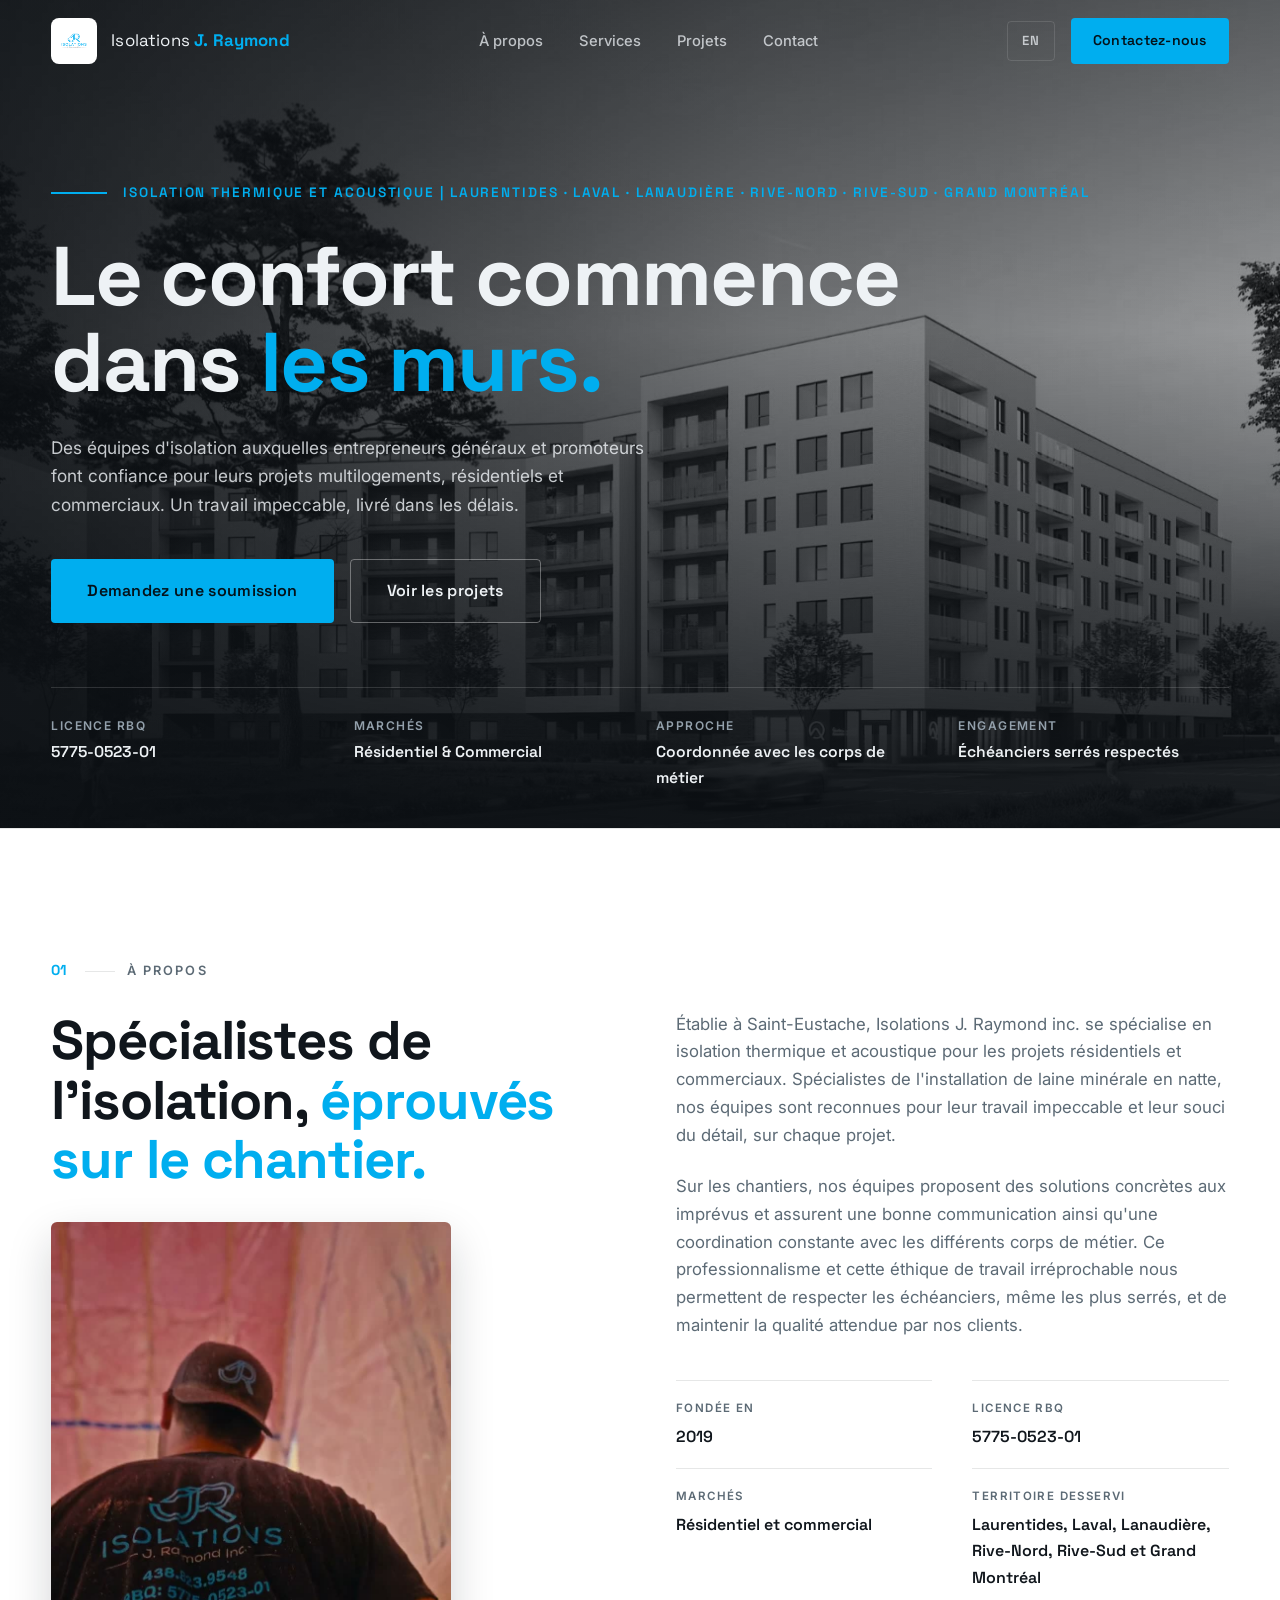
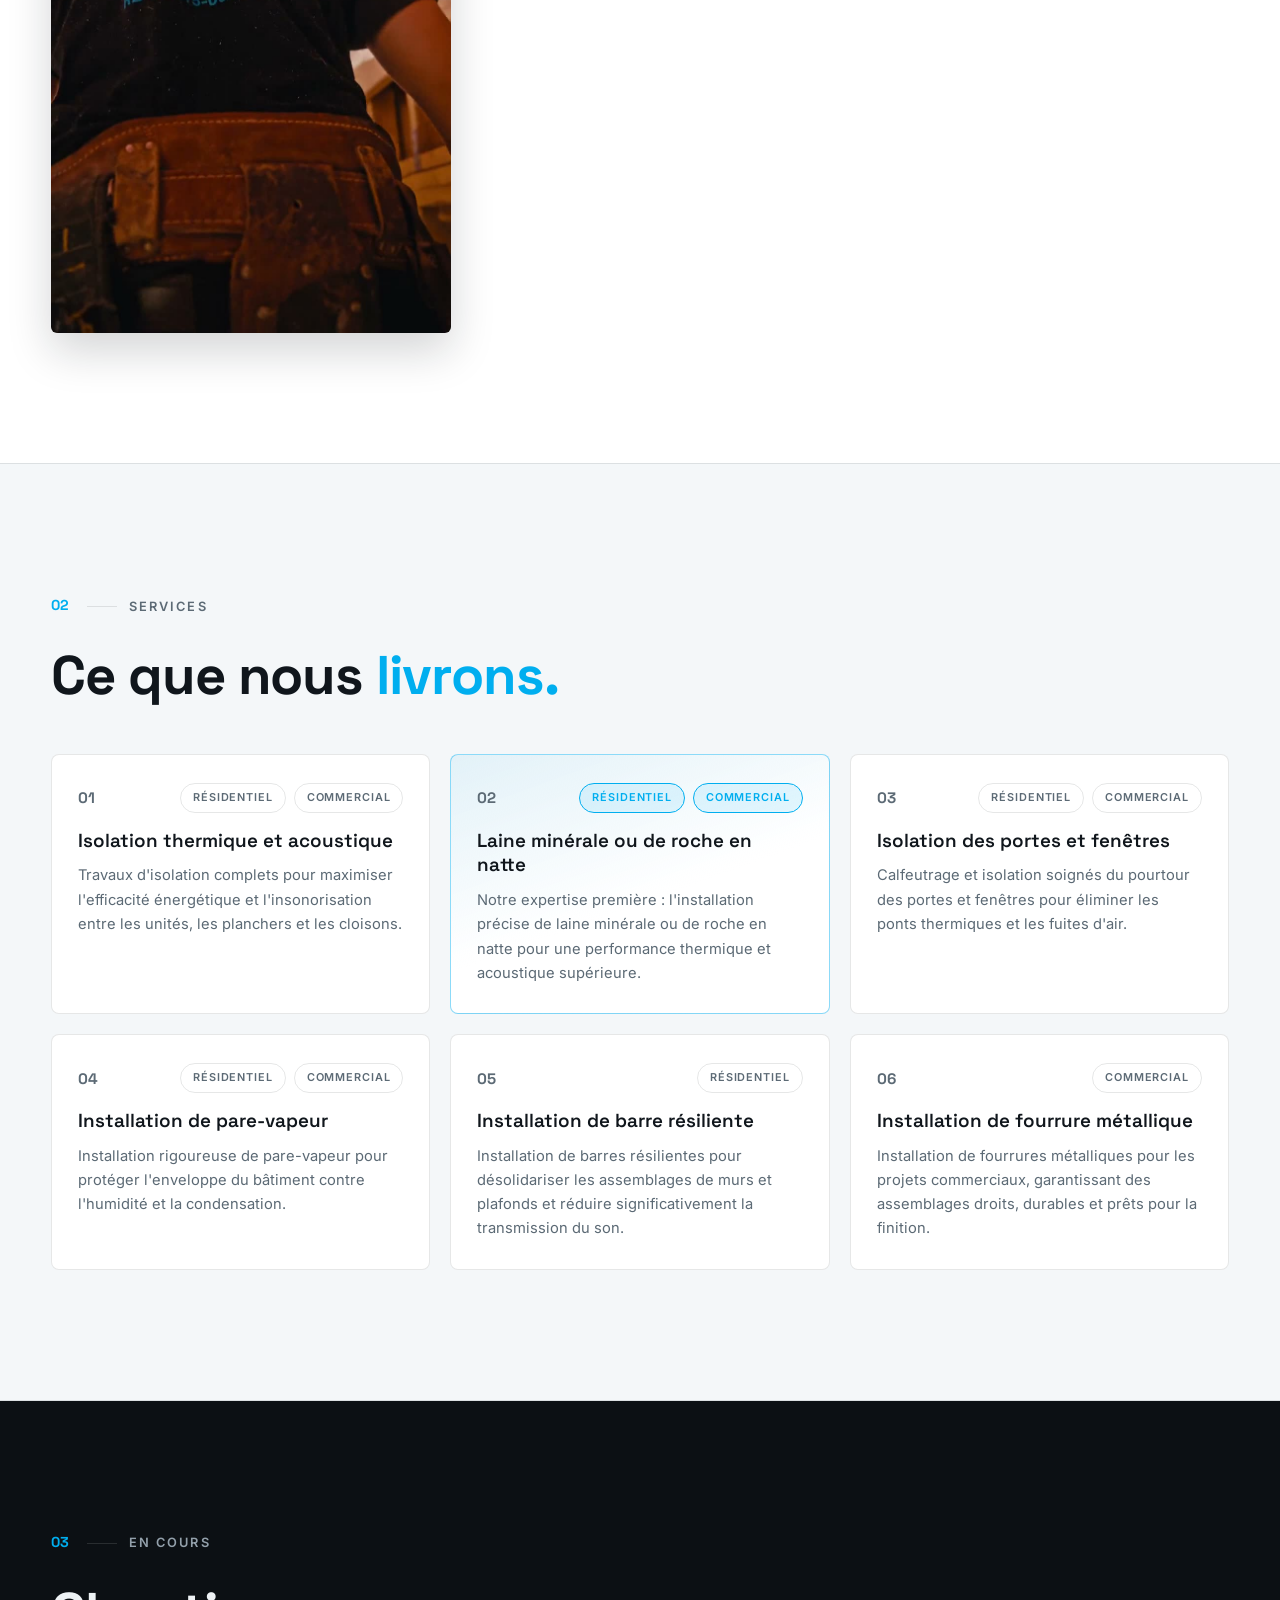
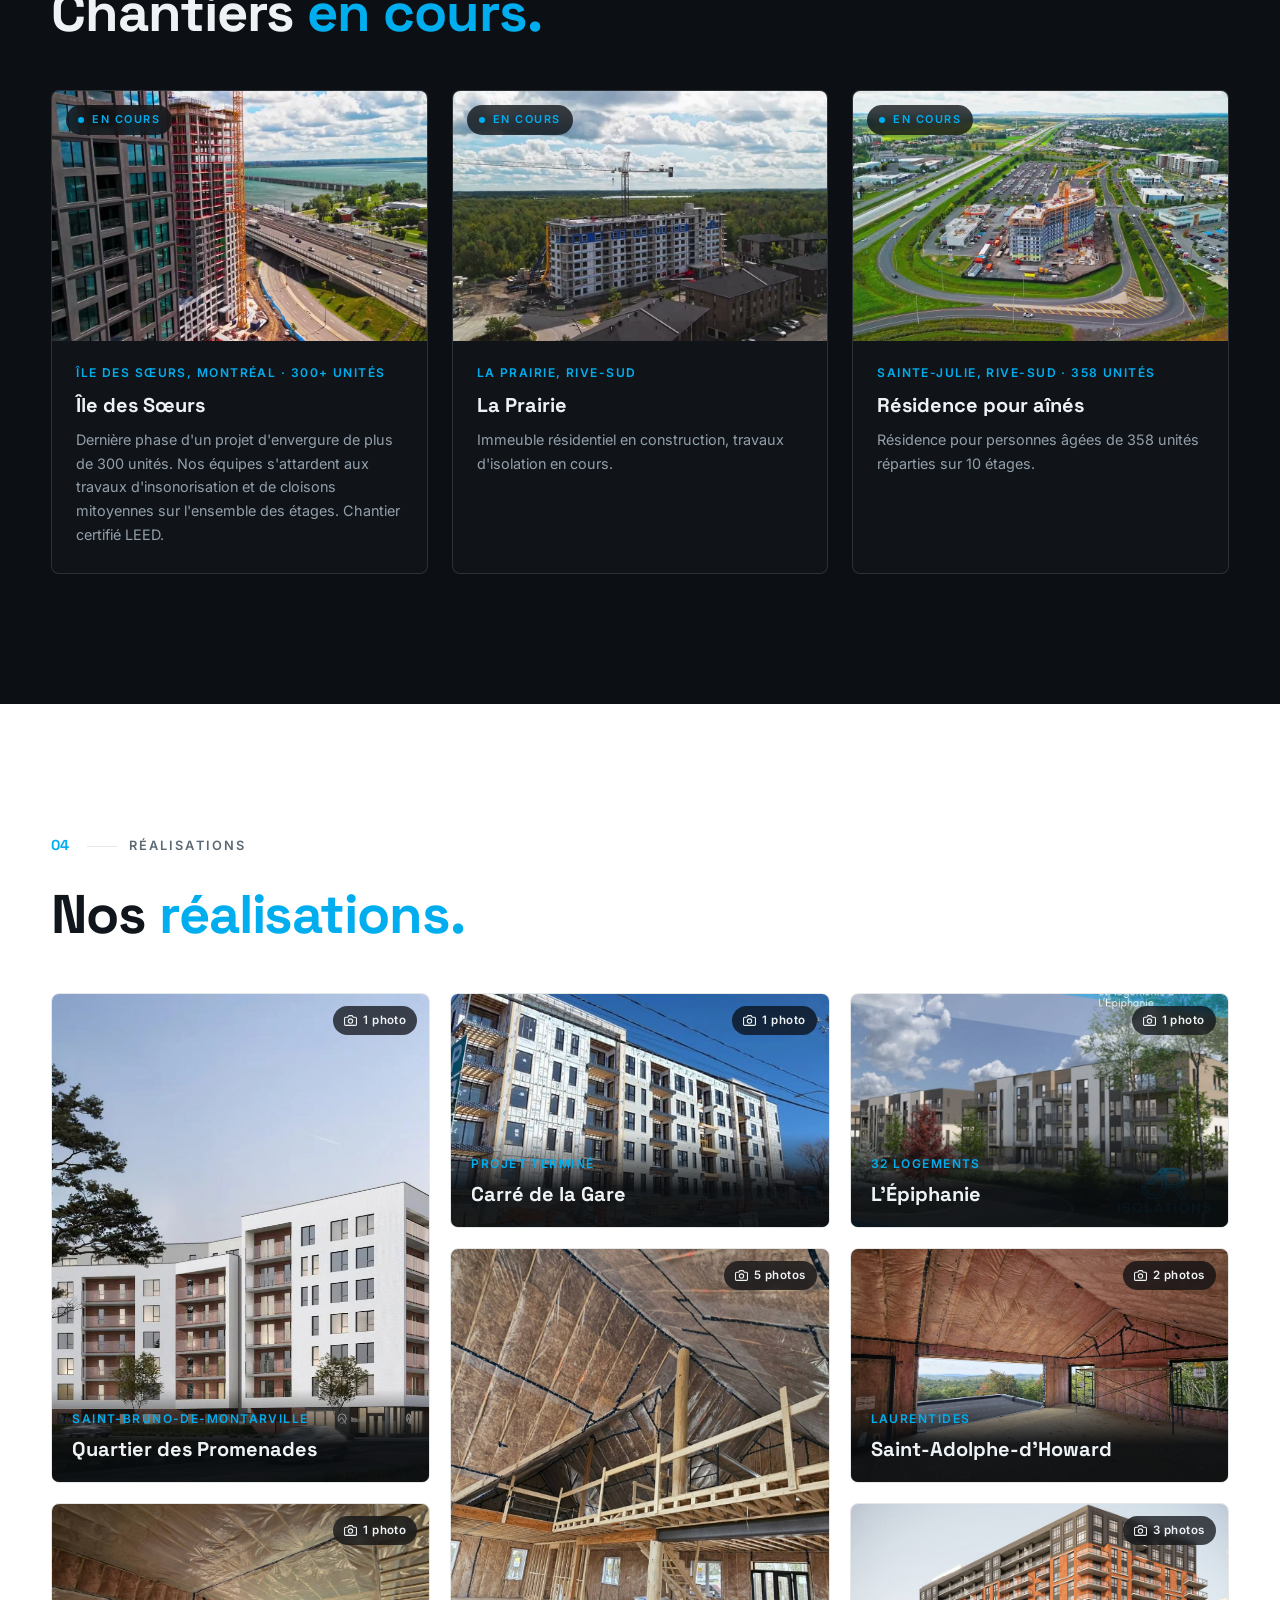
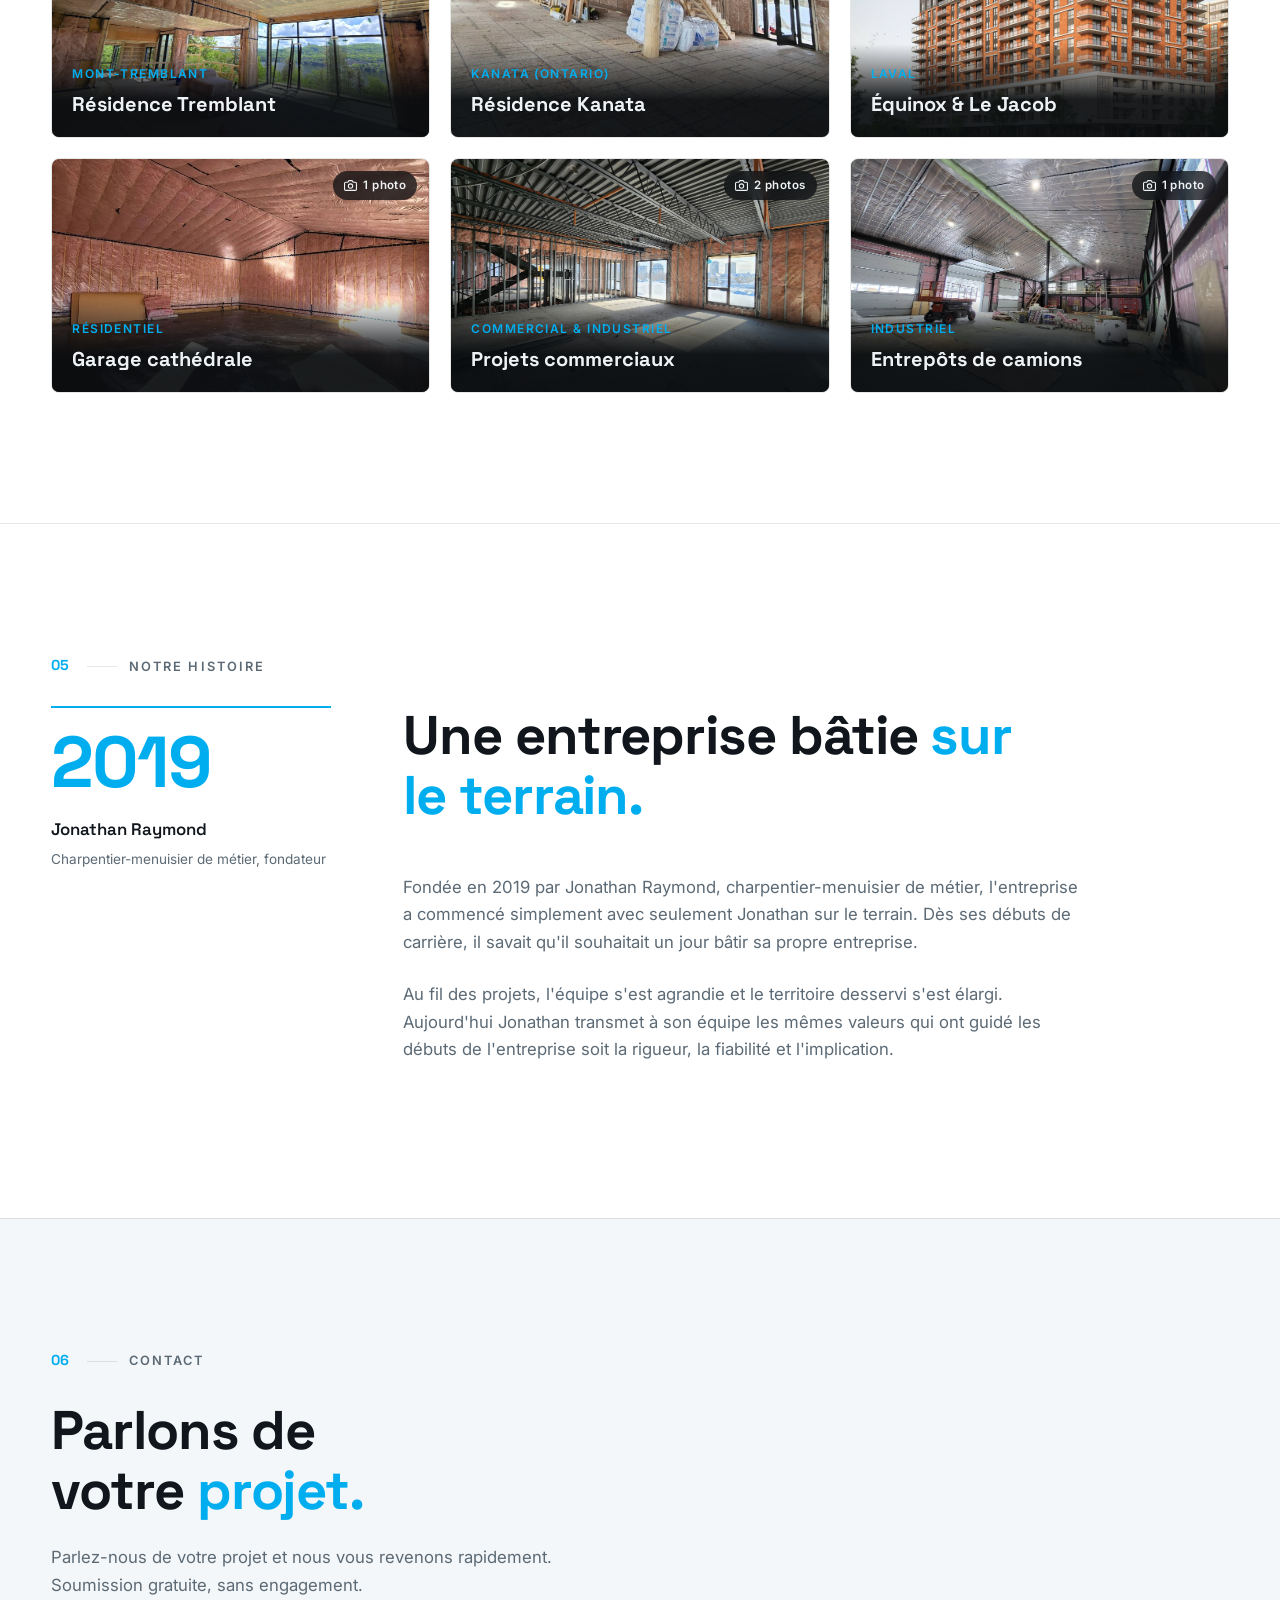
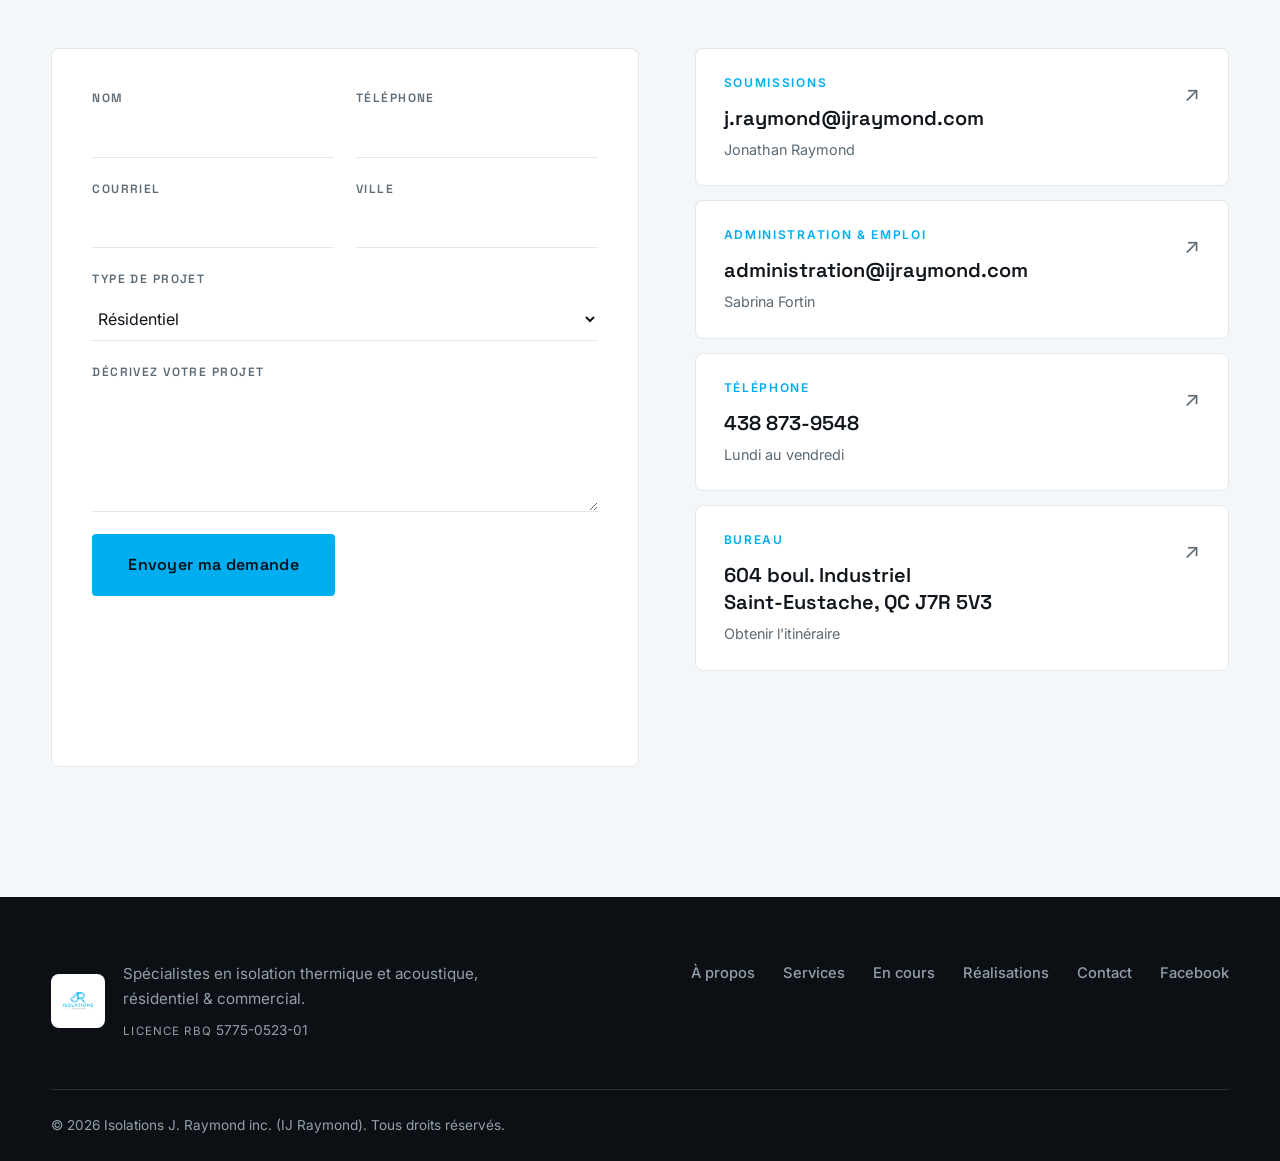
==== index.html @ deef15d2 "Widget Turnstile sous le bouton d'envoi Il coupait le regard entre le dernier champ et l'appel a l'a" ====
<!DOCTYPE html>
<html lang="fr-CA">
<head>
    <meta charset="UTF-8">
    <meta name="viewport" content="width=device-width, initial-scale=1.0">
    <title>Isolations J. Raymond | Isolation thermique et acoustique – Résidentiel et Commercial</title>
    <meta name="description" content="Isolations J. Raymond inc. (IJ Raymond) – Isolation thermique et acoustique, résidentiel et commercial. Établie à Saint-Eustache, nous desservons les Laurentides, Laval, Lanaudière, la Rive-Nord, la Rive-Sud et le Grand Montréal. Licence RBQ 5775-0523-01.">
    <meta name="keywords" content="isolation thermique, isolation acoustique, laine minérale, pare-vapeur, barre résiliente, fourrure métallique, Saint-Eustache, Laurentides, Laval, Lanaudière, Rive-Nord, Rive-Sud, Grand Montréal, isolation résidentielle, isolation commerciale, Isolations J. Raymond, IJ Raymond, ijraymond">
    <meta name="author" content="Isolations J. Raymond inc.">
    <meta name="robots" content="index, follow">
    <link rel="canonical" href="https://isolationsjraymond.ca/">
    <link rel="icon" type="image/png" href="favicon.png">
    <link rel="preload" as="image" href="projetSaint-bruno.jpg" fetchpriority="high">
    <!-- Open Graph -->
    <meta property="og:title" content="Isolations J. Raymond | Isolation thermique et acoustique – Résidentiel et Commercial">
    <meta property="og:description" content="Isolation thermique et acoustique pour projets résidentiels et commerciaux. Laurentides, Laval, Lanaudière, Rive-Nord, Rive-Sud et Grand Montréal.">
    <meta property="og:type" content="website">
    <meta property="og:url" content="https://isolationsjraymond.ca/">
    <meta property="og:image" content="https://isolationsjraymond.ca/projetSaint-bruno.jpg">
    <meta property="og:locale" content="fr_CA">
    <meta property="og:site_name" content="Isolations J. Raymond inc.">
    <!-- Twitter Card -->
    <meta name="twitter:card" content="summary_large_image">
    <meta name="twitter:title" content="Isolations J. Raymond | Isolation thermique et acoustique">
    <meta name="twitter:description" content="Isolation thermique et acoustique pour projets résidentiels et commerciaux. Spécialistes de la laine minérale en natte.">
    <meta name="twitter:image" content="https://isolationsjraymond.ca/projetSaint-bruno.jpg">
    <!-- Structured Data -->
    <script type="application/ld+json">
    {
      "@context": "https://schema.org",
      "@type": "HomeAndConstructionBusiness",
      "name": "Isolations J. Raymond inc.",
      "alternateName": ["IJ Raymond", "Isolations J. Raymond", "Isolation J. Raymond"],
      "url": "https://isolationsjraymond.ca",
      "logo": "https://isolationsjraymond.ca/logo.png",
      "image": "https://isolationsjraymond.ca/projetSaint-bruno.jpg",
      "description": "Entreprise spécialisée en isolation thermique et acoustique pour projets résidentiels et commerciaux. Laine minérale en natte, pare-vapeur, barre résiliente et fourrure métallique.",
      "foundingDate": "2019",
      "founder": {
        "@type": "Person",
        "name": "Jonathan Raymond",
        "jobTitle": "Propriétaire"
      },
      "identifier": {
        "@type": "PropertyValue",
        "name": "Licence RBQ",
        "value": "5775-0523-01"
      },
      "address": {
        "@type": "PostalAddress",
        "streetAddress": "604 boul. Industriel",
        "addressLocality": "Saint-Eustache",
        "addressRegion": "QC",
        "postalCode": "J7R 5V3",
        "addressCountry": "CA"
      },
      "telephone": "+1-438-873-9548",
      "email": "j.raymond@ijraymond.com",
      "areaServed": ["Laurentides", "Laval", "Lanaudière", "Rive-Nord", "Rive-Sud", "Grand Montréal"],
      "priceRange": "$$"
    }
    </script>
    <link rel="preconnect" href="https://fonts.googleapis.com">
    <link rel="preconnect" href="https://fonts.gstatic.com" crossorigin>
    <link href="https://fonts.googleapis.com/css2?family=Space+Grotesk:wght@500;600;700&family=Inter:wght@400;500;600&display=swap" rel="stylesheet">
    <link rel="stylesheet" href="styles.css">
    <script src="https://challenges.cloudflare.com/turnstile/v0/api.js?render=explicit&amp;onload=onTurnstileLoad" defer></script>
</head>
<body>
    <!-- Header -->
    <header class="header" id="header">
        <div class="container header-inner">
            <a href="#home" class="brand">
                <img src="logo.png" alt="Isolations J. Raymond – Isolation thermique et acoustique à Saint-Eustache" class="brand-logo">
                <span class="brand-name">Isolations <strong>J.&nbsp;Raymond</strong></span>
            </a>

            <nav class="nav" id="navDesktop">
                <a href="#about" class="nav-link" data-en="About" data-fr="À propos">À propos</a>
                <a href="#services" class="nav-link" data-en="Services" data-fr="Services">Services</a>
                <a href="#projects" class="nav-link" data-en="Projects" data-fr="Projets">Projets</a>
                <a href="#contact" class="nav-link" data-en="Contact" data-fr="Contact">Contact</a>
            </nav>

            <div class="header-actions">
                <button class="lang-toggle" id="langToggle" aria-label="Toggle language"><span id="langText">EN</span></button>
                <a href="#contact" class="btn btn-solid header-cta" data-en="Contact Us" data-fr="Contactez-nous">Contactez-nous</a>
                <button class="menu-toggle" id="menuToggle" aria-label="Menu">
                    <span></span><span></span>
                </button>
            </div>
        </div>
    </header>

    <!-- Mobile Menu -->
    <div class="mobile-menu" id="mobileMenu">
        <nav class="mobile-nav">
            <a href="#about" class="mobile-link" data-en="About" data-fr="À propos">À propos</a>
            <a href="#services" class="mobile-link" data-en="Services" data-fr="Services">Services</a>
            <a href="#projects" class="mobile-link" data-en="Projects" data-fr="Projets">Projets</a>
            <a href="#contact" class="mobile-link" data-en="Contact" data-fr="Contact">Contact</a>
            <a href="#contact" class="btn btn-solid mobile-cta" data-en="Contact Us" data-fr="Contactez-nous">Contactez-nous</a>
            <button class="lang-toggle mobile-lang" aria-label="Toggle language"><span class="mobile-lang-text">EN</span></button>
        </nav>
    </div>

    <!-- Hero -->
    <section class="hero" id="home">
        <div class="hero-media">
            <img src="projetSaint-bruno.jpg" alt="Projet d'isolation multi-résidentiel réalisé par Isolations J. Raymond" fetchpriority="high">
        </div>
        <div class="hero-scrim"></div>

        <div class="container hero-inner">
            <p class="hero-kicker reveal d1">
                <span class="kicker-line"></span>
                <span data-en="Thermal &amp; acoustic insulation | Laurentides · Laval · Lanaudière · North Shore · South Shore · Greater Montreal" data-fr="Isolation thermique et acoustique | Laurentides · Laval · Lanaudière · Rive-Nord · Rive-Sud · Grand Montréal">Isolation thermique et acoustique | Laurentides · Laval · Lanaudière · Rive-Nord · Rive-Sud · Grand Montréal</span>
            </p>
            <h1 class="hero-title reveal d2" data-en="Comfort starts<br>within <em>the walls.</em>" data-fr="Le confort commence<br>dans <em>les murs.</em>">Le confort commence<br>dans <em>les murs.</em></h1>
            <p class="hero-lede reveal d3" data-en="Insulation teams trusted by general contractors and developers for multi-unit, residential, and commercial projects. Impeccable work, delivered on schedule." data-fr="Des équipes d'isolation auxquelles entrepreneurs généraux et promoteurs font confiance pour leurs projets multilogements, résidentiels et commerciaux. Un travail impeccable, livré dans les délais.">Des équipes d'isolation auxquelles entrepreneurs généraux et promoteurs font confiance pour leurs projets multilogements, résidentiels et commerciaux. Un travail impeccable, livré dans les délais.</p>
            <div class="hero-actions reveal d4">
                <a href="#contact" class="btn btn-solid btn-lg" data-en="Request a Quote" data-fr="Demandez une soumission">Demandez une soumission</a>
                <a href="#projects" class="btn btn-ghost btn-lg" data-en="View Projects" data-fr="Voir les projets">Voir les projets</a>
            </div>
        </div>

        <div class="container hero-strip reveal">
            <div class="strip-item">
                <span class="strip-label" data-en="RBQ licence" data-fr="Licence RBQ">Licence RBQ</span>
                <span class="strip-value">5775-0523-01</span>
            </div>
            <div class="strip-item">
                <span class="strip-label" data-en="Markets" data-fr="Marchés">Marchés</span>
                <span class="strip-value" data-en="Residential &amp; Commercial" data-fr="Résidentiel &amp; Commercial">Résidentiel &amp; Commercial</span>
            </div>
            <div class="strip-item">
                <span class="strip-label" data-en="Approach" data-fr="Approche">Approche</span>
                <span class="strip-value" data-en="Coordinated with all trades" data-fr="Coordonnée avec les corps de métier">Coordonnée avec les corps de métier</span>
            </div>
            <div class="strip-item">
                <span class="strip-label" data-en="Commitment" data-fr="Engagement">Engagement</span>
                <span class="strip-value" data-en="Tight deadlines respected" data-fr="Échéanciers serrés respectés">Échéanciers serrés respectés</span>
            </div>
        </div>
    </section>

    <!-- About -->
    <section class="section about" id="about">
        <div class="container">
            <div class="section-head reveal">
                <span class="section-index">01</span>
                <span class="section-tag" data-en="About" data-fr="À propos">À propos</span>
            </div>
            <div class="about-grid">
                <div class="about-left">
                    <h2 class="section-title reveal" data-en="Insulation specialists, <em>site-proven.</em>" data-fr="Spécialistes de l'isolation, <em>éprouvés sur le chantier.</em>">Spécialistes de l'isolation, <em>éprouvés sur le chantier.</em></h2>
                    <div class="about-video reveal" aria-label="Notre équipe à l'œuvre sur un chantier d'isolation">
                        <video class="autoplay-inview" muted loop playsinline preload="none" poster="intro-poster.jpg">
                            <source src="introVideo_web.webm" type="video/webm">
                            <source src="introVideo_web.mp4" type="video/mp4">
                        </video>
                    </div>
                </div>
                <div class="about-body">
                    <p class="reveal" data-en="Based in Saint-Eustache, Isolations J. Raymond inc. specializes in thermal and acoustic insulation for residential and commercial projects. Specialists in mineral wool batt installation, our teams are recognized for their impeccable work and meticulous attention to detail, on every project." data-fr="Établie à Saint-Eustache, Isolations J. Raymond inc. se spécialise en isolation thermique et acoustique pour les projets résidentiels et commerciaux. Spécialistes de l'installation de laine minérale en natte, nos équipes sont reconnues pour leur travail impeccable et leur souci du détail, sur chaque projet.">Établie à Saint-Eustache, Isolations J. Raymond inc. se spécialise en isolation thermique et acoustique pour les projets résidentiels et commerciaux. Spécialistes de l'installation de laine minérale en natte, nos équipes sont reconnues pour leur travail impeccable et leur souci du détail, sur chaque projet.</p>
                    <p class="reveal" data-en="On site, our teams offer concrete solutions to the unexpected and maintain clear communication as well as constant coordination with the other trades. This professionalism and irreproachable work ethic allow us to meet deadlines, even the tightest ones, and to maintain the quality our clients expect." data-fr="Sur les chantiers, nos équipes proposent des solutions concrètes aux imprévus et assurent une bonne communication ainsi qu'une coordination constante avec les différents corps de métier. Ce professionnalisme et cette éthique de travail irréprochable nous permettent de respecter les échéanciers, même les plus serrés, et de maintenir la qualité attendue par nos clients.">Sur les chantiers, nos équipes proposent des solutions concrètes aux imprévus et assurent une bonne communication ainsi qu'une coordination constante avec les différents corps de métier. Ce professionnalisme et cette éthique de travail irréprochable nous permettent de respecter les échéanciers, même les plus serrés, et de maintenir la qualité attendue par nos clients.</p>

                    <dl class="about-facts">
                        <div class="fact reveal">
                            <dt data-en="Founded in" data-fr="Fondée en">Fondée en</dt>
                            <dd>2019</dd>
                        </div>
                        <div class="fact reveal">
                            <dt data-en="RBQ licence" data-fr="Licence RBQ">Licence RBQ</dt>
                            <dd>5775-0523-01</dd>
                        </div>
                        <div class="fact reveal">
                            <dt data-en="Markets" data-fr="Marchés">Marchés</dt>
                            <dd data-en="Residential and commercial" data-fr="Résidentiel et commercial">Résidentiel et commercial</dd>
                        </div>
                        <div class="fact reveal">
                            <dt data-en="Service area" data-fr="Territoire desservi">Territoire desservi</dt>
                            <dd data-en="Laurentides, Laval, Lanaudière, North Shore, South Shore and Greater Montreal" data-fr="Laurentides, Laval, Lanaudière, Rive-Nord, Rive-Sud et Grand Montréal">Laurentides, Laval, Lanaudière, Rive-Nord, Rive-Sud et Grand Montréal</dd>
                        </div>
                    </dl>
                </div>
            </div>
        </div>
    </section>

    <!-- Services -->
    <section class="section services" id="services">
        <div class="container">
            <div class="section-head reveal">
                <span class="section-index">02</span>
                <span class="section-tag" data-en="Services" data-fr="Services">Services</span>
            </div>
            <h2 class="section-title reveal" data-en="What we <em>deliver.</em>" data-fr="Ce que nous <em>livrons.</em>">Ce que nous <em>livrons.</em></h2>

            <div class="service-grid">
                <div class="service-card reveal">
                    <div class="service-top">
                        <span class="service-num">01</span>
                        <div class="service-tags">
                            <span data-en="Residential" data-fr="Résidentiel">Résidentiel</span>
                            <span data-en="Commercial" data-fr="Commercial">Commercial</span>
                        </div>
                    </div>
                    <h3 data-en="Thermal &amp; acoustic insulation" data-fr="Isolation thermique et acoustique">Isolation thermique et acoustique</h3>
                    <p data-en="Complete insulation work to maximize energy efficiency and soundproofing between units, floors, and partitions." data-fr="Travaux d'isolation complets pour maximiser l'efficacité énergétique et l'insonorisation entre les unités, les planchers et les cloisons.">Travaux d'isolation complets pour maximiser l'efficacité énergétique et l'insonorisation entre les unités, les planchers et les cloisons.</p>
                </div>

                <div class="service-card featured reveal">
                    <div class="service-top">
                        <span class="service-num">02</span>
                        <div class="service-tags">
                            <span class="tag-accent" data-en="Residential" data-fr="Résidentiel">Résidentiel</span>
                            <span class="tag-accent" data-en="Commercial" data-fr="Commercial">Commercial</span>
                        </div>
                    </div>
                    <h3 data-en="Mineral &amp; rock wool batts" data-fr="Laine minérale ou de roche en natte">Laine minérale ou de roche en natte</h3>
                    <p data-en="Our core expertise: precise installation of mineral and rock wool batts for superior thermal and acoustic performance." data-fr="Notre expertise première : l'installation précise de laine minérale ou de roche en natte pour une performance thermique et acoustique supérieure.">Notre expertise première : l'installation précise de laine minérale ou de roche en natte pour une performance thermique et acoustique supérieure.</p>
                </div>

                <div class="service-card reveal">
                    <div class="service-top">
                        <span class="service-num">03</span>
                        <div class="service-tags">
                            <span data-en="Residential" data-fr="Résidentiel">Résidentiel</span>
                            <span data-en="Commercial" data-fr="Commercial">Commercial</span>
                        </div>
                    </div>
                    <h3 data-en="Door &amp; window insulation" data-fr="Isolation des portes et fenêtres">Isolation des portes et fenêtres</h3>
                    <p data-en="Careful sealing and insulation around doors and windows to eliminate thermal bridges and air leaks." data-fr="Calfeutrage et isolation soignés du pourtour des portes et fenêtres pour éliminer les ponts thermiques et les fuites d'air.">Calfeutrage et isolation soignés du pourtour des portes et fenêtres pour éliminer les ponts thermiques et les fuites d'air.</p>
                </div>

                <div class="service-card reveal">
                    <div class="service-top">
                        <span class="service-num">04</span>
                        <div class="service-tags">
                            <span data-en="Residential" data-fr="Résidentiel">Résidentiel</span>
                            <span data-en="Commercial" data-fr="Commercial">Commercial</span>
                        </div>
                    </div>
                    <h3 data-en="Vapour barrier installation" data-fr="Installation de pare-vapeur">Installation de pare-vapeur</h3>
                    <p data-en="Rigorous vapour barrier installation to protect the building envelope from moisture and condensation." data-fr="Installation rigoureuse de pare-vapeur pour protéger l'enveloppe du bâtiment contre l'humidité et la condensation.">Installation rigoureuse de pare-vapeur pour protéger l'enveloppe du bâtiment contre l'humidité et la condensation.</p>
                </div>

                <div class="service-card reveal">
                    <div class="service-top">
                        <span class="service-num">05</span>
                        <div class="service-tags">
                            <span data-en="Residential" data-fr="Résidentiel">Résidentiel</span>
                        </div>
                    </div>
                    <h3 data-en="Resilient channel installation" data-fr="Installation de barre résiliente">Installation de barre résiliente</h3>
                    <p data-en="Resilient channel installation to decouple wall and ceiling assemblies and significantly reduce sound transmission." data-fr="Installation de barres résilientes pour désolidariser les assemblages de murs et plafonds et réduire significativement la transmission du son.">Installation de barres résilientes pour désolidariser les assemblages de murs et plafonds et réduire significativement la transmission du son.</p>
                </div>

                <div class="service-card reveal">
                    <div class="service-top">
                        <span class="service-num">06</span>
                        <div class="service-tags">
                            <span data-en="Commercial" data-fr="Commercial">Commercial</span>
                        </div>
                    </div>
                    <h3 data-en="Metal furring installation" data-fr="Installation de fourrure métallique">Installation de fourrure métallique</h3>
                    <p data-en="Metal furring installation for commercial projects, ensuring straight, durable assemblies ready for finishing." data-fr="Installation de fourrures métalliques pour les projets commerciaux, garantissant des assemblages droits, durables et prêts pour la finition.">Installation de fourrures métalliques pour les projets commerciaux, garantissant des assemblages droits, durables et prêts pour la finition.</p>
                </div>
            </div>
        </div>
    </section>

    <!-- Chantiers en cours -->
    <!-- Descriptions provisoires : à faire valider par le client -->
    <section class="section ongoing" id="encours">
        <div class="container">
            <div class="section-head reveal">
                <span class="section-index">03</span>
                <span class="section-tag" data-en="In progress" data-fr="En cours">En cours</span>
            </div>
            <h2 class="section-title reveal" data-en="Job sites <em>under way.</em>" data-fr="Chantiers <em>en cours.</em>">Chantiers <em>en cours.</em></h2>

            <div class="ongoing-grid">
                <article class="ongoing-card reveal">
                    <div class="ongoing-media">
                        <video class="autoplay-inview" muted loop playsinline preload="none" poster="chantier-ids.jpg">
                            <source src="chantier-ids.mp4" type="video/mp4">
                        </video>
                        <span class="ongoing-badge" data-en="In progress" data-fr="En cours">En cours</span>
                    </div>
                    <div class="ongoing-info">
                        <span class="ongoing-loc" data-en="Nuns' Island, Montreal · 300+ units" data-fr="Île des Sœurs, Montréal · 300+ unités">Île des Sœurs, Montréal · 300+ unités</span>
                        <h3 data-en="Nuns' Island" data-fr="Île des Sœurs">Île des Sœurs</h3>
                        <p data-en="Final phase of a large-scale project of more than 300 units. Our teams handle soundproofing and party walls across every floor. LEED certified site." data-fr="Dernière phase d'un projet d'envergure de plus de 300 unités. Nos équipes s'attardent aux travaux d'insonorisation et de cloisons mitoyennes sur l'ensemble des étages. Chantier certifié LEED.">Dernière phase d'un projet d'envergure de plus de 300 unités. Nos équipes s'attardent aux travaux d'insonorisation et de cloisons mitoyennes sur l'ensemble des étages. Chantier certifié LEED.</p>
                    </div>
                </article>

                <article class="ongoing-card reveal">
                    <div class="ongoing-media">
                        <video class="autoplay-inview" muted loop playsinline preload="none" poster="chantier-laprairie.jpg">
                            <source src="chantier-laprairie.mp4" type="video/mp4">
                        </video>
                        <span class="ongoing-badge" data-en="In progress" data-fr="En cours">En cours</span>
                    </div>
                    <div class="ongoing-info">
                        <span class="ongoing-loc" data-en="La Prairie, South Shore" data-fr="La Prairie, Rive-Sud">La Prairie, Rive-Sud</span>
                        <h3>La Prairie</h3>
                        <p data-en="Residential building under construction, insulation work under way." data-fr="Immeuble résidentiel en construction, travaux d'isolation en cours.">Immeuble résidentiel en construction, travaux d'isolation en cours.</p>
                    </div>
                </article>

                <article class="ongoing-card reveal">
                    <div class="ongoing-media">
                        <video class="autoplay-inview" muted loop playsinline preload="none" poster="chantier-stejulie.jpg">
                            <source src="chantier-stejulie.mp4" type="video/mp4">
                        </video>
                        <span class="ongoing-badge" data-en="In progress" data-fr="En cours">En cours</span>
                    </div>
                    <div class="ongoing-info">
                        <span class="ongoing-loc" data-en="Sainte-Julie, South Shore · 358 units" data-fr="Sainte-Julie, Rive-Sud · 358 unités">Sainte-Julie, Rive-Sud · 358 unités</span>
                        <h3 data-en="Seniors' residence" data-fr="Résidence pour aînés">Résidence pour aînés</h3>
                        <p data-en="Seniors' residence of 358 units spread over 10 floors." data-fr="Résidence pour personnes âgées de 358 unités réparties sur 10 étages.">Résidence pour personnes âgées de 358 unités réparties sur 10 étages.</p>
                    </div>
                </article>
            </div>
        </div>
    </section>

    <!-- Projects -->
    <section class="section projects" id="projects">
        <div class="container">
            <div class="section-head reveal">
                <span class="section-index">04</span>
                <span class="section-tag" data-en="Projects" data-fr="Réalisations">Réalisations</span>
            </div>
            <h2 class="section-title reveal" data-en="Our <em>completed work.</em>" data-fr="Nos <em>réalisations.</em>">Nos <em>réalisations.</em></h2>

            <div class="projects-grid">
                <article class="project-card span-tall reveal" onclick="openGallery('saintbruno')">
                    <img src="projetSaint-bruno.jpg" alt="Isolation des murs extérieurs au Quartier des Promenades à Saint-Bruno par Isolations J. Raymond" loading="lazy">
                    <div class="project-info">
                        <span class="project-loc">Saint-Bruno-de-Montarville</span>
                        <h3>Quartier des Promenades</h3>
                        <p data-en="Rental eco-district. Exterior wall insulation in mineral wool and vapour barrier, soundproofing and party walls. Phase 1 delivered, phase 2 under way." data-fr="Écoquartier locatif. Isolation des murs extérieurs en laine minérale et pare-vapeur, travaux d'insonorisation et cloisons mitoyennes. Phase 1 livrée, phase 2 en cours.">Écoquartier locatif. Isolation des murs extérieurs en laine minérale et pare-vapeur, travaux d'insonorisation et cloisons mitoyennes. Phase 1 livrée, phase 2 en cours.</p>
                    </div>
                </article>

                <article class="project-card reveal" onclick="openGallery('carredelagare')">
                    <img src="projetCarreDeLaGare.jpg" alt="Projet Carré de la Gare réalisé par Isolations J. Raymond" loading="lazy">
                    <div class="project-info">
                        <span class="project-loc" data-en="Completed project" data-fr="Projet terminé">Projet terminé</span>
                        <h3>Carré de la Gare</h3>
                        <p data-en="Full insulation delivered by our team." data-fr="Isolation complète livrée par notre équipe.">Isolation complète livrée par notre équipe.</p>
                    </div>
                </article>

                <article class="project-card reveal" onclick="openGallery('epiphanie')">
                    <img src="projetEpiphanie.jpg" alt="Projet de 32 logements à L'Épiphanie isolé par Isolations J. Raymond" loading="lazy">
                    <div class="project-info">
                        <span class="project-loc" data-en="32 units" data-fr="32 logements">32 logements</span>
                        <h3>L'Épiphanie</h3>
                        <p data-en="Batt insulation &amp; vapour barrier, acoustic insulation, resilient channels in party floors." data-fr="Isolant en natte et pare-vapeur, isolation acoustique, barres résilientes dans les planchers mitoyens.">Isolant en natte et pare-vapeur, isolation acoustique, barres résilientes dans les planchers mitoyens.</p>
                    </div>
                </article>

                <article class="project-card span-tall reveal" onclick="openGallery('kanata')">
                    <img src="maison-kanata-1.jpg" alt="Résidence haut de gamme à Kanata isolée par Isolations J. Raymond" loading="lazy">
                    <div class="project-info">
                        <span class="project-loc">Kanata (Ontario)</span>
                        <h3 data-en="Kanata residence" data-fr="Résidence Kanata">Résidence Kanata</h3>
                        <p data-en="Complete insulation of a high-end custom home: walls, ceilings and vapour barrier." data-fr="Isolation complète d'une résidence haut de gamme : murs, plafonds et pare-vapeur.">Isolation complète d'une résidence haut de gamme : murs, plafonds et pare-vapeur.</p>
                    </div>
                </article>

                <article class="project-card reveal" onclick="openGallery('stadolphe')">
                    <img src="maison-st-adolphe-1.jpg" alt="Isolation de plafond cathédrale à Saint-Adolphe-d'Howard par Isolations J. Raymond" loading="lazy">
                    <div class="project-info">
                        <span class="project-loc">Laurentides</span>
                        <h3>Saint-Adolphe-d'Howard</h3>
                        <p data-en="Cathedral ceiling and walls: batt insulation with sealed vapour barrier." data-fr="Plafond cathédrale et murs : isolation en natte avec pare-vapeur scellé.">Plafond cathédrale et murs : isolation en natte avec pare-vapeur scellé.</p>
                    </div>
                </article>

                <article class="project-card reveal" onclick="openGallery('tremblant')">
                    <img src="maison-tremblant.jpg" alt="Isolation d'une résidence contemporaine à Mont-Tremblant par Isolations J. Raymond" loading="lazy">
                    <div class="project-info">
                        <span class="project-loc">Mont-Tremblant</span>
                        <h3 data-en="Tremblant residence" data-fr="Résidence Tremblant">Résidence Tremblant</h3>
                        <p data-en="R20 batt insulation and vapour barrier in a contemporary lakeside home." data-fr="Isolation en natte R20 et pare-vapeur d'une résidence contemporaine au bord du lac.">Isolation en natte R20 et pare-vapeur d'une résidence contemporaine au bord du lac.</p>
                    </div>
                </article>

                <article class="project-card reveal" onclick="openGallery('equinoxjacob')">
                    <img src="visuel-le-jacob.jpg" alt="Projets multi-résidentiels Équinox et Le Jacob à Laval isolés par Isolations J. Raymond" loading="lazy">
                    <div class="project-info">
                        <span class="project-loc">Laval</span>
                        <h3>Équinox &amp; Le Jacob</h3>
                        <p data-en="Multi-residential insulation of two towers under construction." data-fr="Isolation multi-résidentielle de deux tours en construction.">Isolation multi-résidentielle de deux tours en construction.</p>
                    </div>
                </article>

                <article class="project-card reveal" onclick="openGallery('garage')">
                    <img src="isolation-cathedrale-garage.jpg" alt="Isolation d'un plafond cathédrale de garage par Isolations J. Raymond" loading="lazy">
                    <div class="project-info">
                        <span class="project-loc" data-en="Residential" data-fr="Résidentiel">Résidentiel</span>
                        <h3 data-en="Cathedral garage" data-fr="Garage cathédrale">Garage cathédrale</h3>
                        <p data-en="Batt insulation of a cathedral garage ceiling and walls with sealed vapour barrier." data-fr="Isolation en laine du plafond cathédrale et des murs d'un garage, pare-vapeur scellé.">Isolation en laine du plafond cathédrale et des murs d'un garage, pare-vapeur scellé.</p>
                    </div>
                </article>

                <article class="project-card reveal" onclick="openGallery('commercial')">
                    <img src="travaux-commercial.jpg" alt="Isolation de bâtiments commerciaux et de mini-entrepôts par Isolations J. Raymond" loading="lazy">
                    <div class="project-info">
                        <span class="project-loc" data-en="Commercial &amp; industrial" data-fr="Commercial &amp; industriel">Commercial &amp; industriel</span>
                        <h3 data-en="Commercial projects" data-fr="Projets commerciaux">Projets commerciaux</h3>
                        <p data-en="Insulation of commercial buildings and mini-storage facilities." data-fr="Isolation de bâtiments commerciaux et de mini-entrepôts.">Isolation de bâtiments commerciaux et de mini-entrepôts.</p>
                    </div>
                </article>

                <article class="project-card reveal" onclick="openGallery('entrepots')">
                    <img src="entrepots-camions.jpg" alt="Isolation d'un entrepôt de camions par Isolations J. Raymond" loading="lazy">
                    <div class="project-info">
                        <span class="project-loc" data-en="Industrial" data-fr="Industriel">Industriel</span>
                        <h3 data-en="Truck warehouse" data-fr="Entrepôts de camions">Entrepôts de camions</h3>
                        <p data-en="Insulation and vapour barrier of a steel-frame truck warehouse." data-fr="Isolation et pare-vapeur d'un entrepôt de camions à structure d'acier.">Isolation et pare-vapeur d'un entrepôt de camions à structure d'acier.</p>
                    </div>
                </article>
            </div>
        </div>
    </section>

    <!-- Gallery Lightbox -->
    <div class="lightbox" id="lightbox">
        <button class="lightbox-close" onclick="closeGallery()" aria-label="Fermer">&times;</button>
        <button class="lightbox-nav lightbox-prev" onclick="navigateGallery(-1)" aria-label="Précédent">&#8249;</button>
        <figure class="lightbox-figure">
            <img src="" alt="" id="lightboxImage">
            <figcaption id="lightboxCaption"></figcaption>
        </figure>
        <button class="lightbox-nav lightbox-next" onclick="navigateGallery(1)" aria-label="Suivant">&#8250;</button>
    </div>

    <!-- Notre histoire -->
    <section class="section story" id="story">
        <div class="container">
            <div class="section-head reveal">
                <span class="section-index">05</span>
                <span class="section-tag" data-en="Our story" data-fr="Notre histoire">Notre histoire</span>
            </div>
            <div class="story-grid">
                <div class="story-aside reveal">
                    <span class="story-year">2019</span>
                    <span class="story-founder">Jonathan Raymond</span>
                    <span class="story-role" data-en="Carpenter-joiner by trade, founder" data-fr="Charpentier-menuisier de métier, fondateur">Charpentier-menuisier de métier, fondateur</span>
                </div>
                <div class="story-body">
                    <h2 class="section-title reveal" data-en="A company built <em>on the job site.</em>" data-fr="Une entreprise bâtie <em>sur le terrain.</em>">Une entreprise bâtie <em>sur le terrain.</em></h2>
                    <p class="reveal" data-en="Founded in 2019 by Jonathan Raymond, a carpenter-joiner by trade, the company started simply, with Jonathan alone on site. From the very beginning of his career, he knew he wanted to build his own company one day." data-fr="Fondée en 2019 par Jonathan Raymond, charpentier-menuisier de métier, l'entreprise a commencé simplement avec seulement Jonathan sur le terrain. Dès ses débuts de carrière, il savait qu'il souhaitait un jour bâtir sa propre entreprise.">Fondée en 2019 par Jonathan Raymond, charpentier-menuisier de métier, l'entreprise a commencé simplement avec seulement Jonathan sur le terrain. Dès ses débuts de carrière, il savait qu'il souhaitait un jour bâtir sa propre entreprise.</p>
                    <p class="reveal" data-en="Project after project, the team grew and the service area expanded. Today Jonathan passes on to his team the same values that guided the company's early days: rigour, reliability and involvement." data-fr="Au fil des projets, l'équipe s'est agrandie et le territoire desservi s'est élargi. Aujourd'hui Jonathan transmet à son équipe les mêmes valeurs qui ont guidé les débuts de l'entreprise soit la rigueur, la fiabilité et l'implication.">Au fil des projets, l'équipe s'est agrandie et le territoire desservi s'est élargi. Aujourd'hui Jonathan transmet à son équipe les mêmes valeurs qui ont guidé les débuts de l'entreprise soit la rigueur, la fiabilité et l'implication.</p>
                </div>
            </div>
        </div>
    </section>

    <!-- Contact -->
    <section class="section contact" id="contact">
        <div class="container">
            <div class="section-head reveal">
                <span class="section-index">06</span>
                <span class="section-tag" data-en="Contact" data-fr="Contact">Contact</span>
            </div>
            <h2 class="section-title reveal" data-en="Let's talk about<br>your <em>project.</em>" data-fr="Parlons de<br>votre <em>projet.</em>">Parlons de<br>votre <em>projet.</em></h2>
            <p class="contact-lede reveal" data-en="Tell us about your project and we will get back to you quickly. Free quote, no obligation." data-fr="Parlez-nous de votre projet et nous vous revenons rapidement. Soumission gratuite, sans engagement.">Parlez-nous de votre projet et nous vous revenons rapidement. Soumission gratuite, sans engagement.</p>

            <div class="contact-layout">
                <form class="quote-form reveal" id="quoteForm" novalidate>
                    <div class="field-row">
                        <div class="field">
                            <label for="qf-nom" data-en="Name" data-fr="Nom">Nom</label>
                            <input type="text" id="qf-nom" name="nom" autocomplete="name" required>
                        </div>
                        <div class="field">
                            <label for="qf-tel" data-en="Phone" data-fr="Téléphone">Téléphone</label>
                            <input type="tel" id="qf-tel" name="telephone" autocomplete="tel" required>
                        </div>
                    </div>
                    <div class="field-row">
                        <div class="field">
                            <label for="qf-courriel" data-en="Email" data-fr="Courriel">Courriel</label>
                            <input type="email" id="qf-courriel" name="courriel" autocomplete="email" required>
                        </div>
                        <div class="field">
                            <label for="qf-ville" data-en="City" data-fr="Ville">Ville</label>
                            <input type="text" id="qf-ville" name="ville" autocomplete="address-level2">
                        </div>
                    </div>
                    <div class="field">
                        <label for="qf-type" data-en="Project type" data-fr="Type de projet">Type de projet</label>
                        <select id="qf-type" name="type">
                            <option value="Résidentiel" data-en="Residential" data-fr="Résidentiel">Résidentiel</option>
                            <option value="Multilogement" data-en="Multi-unit" data-fr="Multilogement">Multilogement</option>
                            <option value="Commercial" data-en="Commercial" data-fr="Commercial">Commercial</option>
                            <option value="Autre" data-en="Other" data-fr="Autre">Autre</option>
                        </select>
                    </div>
                    <div class="field">
                        <label for="qf-message" data-en="Describe your project" data-fr="Décrivez votre projet">Décrivez votre projet</label>
                        <textarea id="qf-message" name="message" rows="5" required></textarea>
                    </div>
                    <div class="field-trap" aria-hidden="true">
                        <label for="qf-site">Site web</label>
                        <input type="text" id="qf-site" name="site" tabindex="-1" autocomplete="off">
                    </div>
                    <button type="submit" class="btn btn-solid btn-lg" id="quoteSubmit" data-en="Send my request" data-fr="Envoyer ma demande">Envoyer ma demande</button>
                    <div id="turnstileWidget"></div>
                    <p class="form-status" id="quoteStatus" role="status" aria-live="polite"></p>
                </form>

                <div class="contact-grid">
                <a href="mailto:j.raymond@ijraymond.com" class="contact-card reveal">
                    <span class="contact-label" data-en="Quotes" data-fr="Soumissions">Soumissions</span>
                    <span class="contact-value">j.raymond@ijraymond.com</span>
                    <span class="contact-note">Jonathan Raymond</span>
                    <span class="contact-arrow">&#8599;</span>
                </a>
                <a href="mailto:administration@ijraymond.com" class="contact-card reveal">
                    <span class="contact-label" data-en="Administration &amp; Jobs" data-fr="Administration &amp; Emploi">Administration &amp; Emploi</span>
                    <span class="contact-value">administration@ijraymond.com</span>
                    <span class="contact-note">Sabrina Fortin</span>
                    <span class="contact-arrow">&#8599;</span>
                </a>
                <a href="tel:+14388739548" class="contact-card reveal">
                    <span class="contact-label" data-en="Phone" data-fr="Téléphone">Téléphone</span>
                    <span class="contact-value">438&nbsp;873-9548</span>
                    <span class="contact-note" data-en="Monday to Friday" data-fr="Lundi au vendredi">Lundi au vendredi</span>
                    <span class="contact-arrow">&#8599;</span>
                </a>
                <a href="https://maps.google.com/?q=604+boul.+Industriel,+Saint-Eustache,+QC+J7R+5V3" target="_blank" rel="noopener" class="contact-card reveal">
                    <span class="contact-label" data-en="Office" data-fr="Bureau">Bureau</span>
                    <span class="contact-value">604 boul. Industriel<br>Saint-Eustache, QC J7R 5V3</span>
                    <span class="contact-note" data-en="Get directions" data-fr="Obtenir l'itinéraire">Obtenir l'itinéraire</span>
                    <span class="contact-arrow">&#8599;</span>
                </a>
                </div>
            </div>
        </div>
    </section>

    <!-- Footer -->
    <footer class="footer">
        <div class="container footer-inner">
            <div class="footer-brand">
                <img src="logo.png" alt="Isolations J. Raymond inc." class="brand-logo">
                <div>
                    <p data-en="Thermal and acoustic insulation specialists, residential &amp; commercial." data-fr="Spécialistes en isolation thermique et acoustique, résidentiel &amp; commercial.">Spécialistes en isolation thermique et acoustique, résidentiel &amp; commercial.</p>
                    <p class="footer-rbq"><span data-en="RBQ licence" data-fr="Licence RBQ">Licence RBQ</span> 5775-0523-01</p>
                </div>
            </div>
            <nav class="footer-nav">
                <a href="#about" data-en="About" data-fr="À propos">À propos</a>
                <a href="#services" data-en="Services" data-fr="Services">Services</a>
                <a href="#encours" data-en="In progress" data-fr="En cours">En cours</a>
                <a href="#projects" data-en="Projects" data-fr="Réalisations">Réalisations</a>
                <a href="#contact" data-en="Contact" data-fr="Contact">Contact</a>
                <!-- TODO: mettre l'URL exacte de la page Facebook du client -->
                <a href="#" target="_blank" rel="noopener">Facebook</a>
            </nav>
        </div>
        <div class="container footer-bottom">
            <p data-en="© 2026 Isolations J. Raymond Inc. (IJ Raymond). All rights reserved." data-fr="© 2026 Isolations J. Raymond inc. (IJ Raymond). Tous droits réservés.">© 2026 Isolations J. Raymond inc. (IJ Raymond). Tous droits réservés.</p>
        </div>
    </footer>

    <script src="script.js"></script>
</body>
</html>
---- styles.css ----
/* ============================================================
   Isolations J. Raymond — premium dark industrial design
   ============================================================ */

:root {
    --bg: #ffffff;
    --bg-raise: #f4f7f9;
    --line: rgba(16, 22, 28, 0.1);
    --text: #10161c;
    --muted: #5c6a75;
    --accent: #00aeef;
    --accent-soft: rgba(0, 174, 239, 0.1);
    --dark: #0c1014;
    --dark-line: rgba(255, 255, 255, 0.12);
    --light-on-dark: #eef2f5;
    --muted-on-dark: #93a0ab;
    --font-display: 'Space Grotesk', sans-serif;
    --font-body: 'Inter', sans-serif;
    --ease: cubic-bezier(0.22, 1, 0.36, 1);
}

*, *::before, *::after { margin: 0; padding: 0; box-sizing: border-box; }

html {
    scroll-behavior: smooth;
    overflow-x: clip;
}

body {
    font-family: var(--font-body);
    background: var(--bg);
    color: var(--text);
    line-height: 1.65;
    overflow-x: clip;
    -webkit-font-smoothing: antialiased;
}

img { max-width: 100%; display: block; }
a { color: inherit; text-decoration: none; }
button { font: inherit; color: inherit; background: none; border: none; cursor: pointer; }

.container {
    width: min(1240px, 92vw);
    margin-inline: auto;
}

/* ===== Reveal animation ===== */
.reveal {
    opacity: 0;
    transform: translateY(30px);
    filter: blur(8px);
    transition: opacity 1s var(--ease), transform 1s var(--ease), filter 1s var(--ease);
}

.reveal.visible {
    opacity: 1;
    transform: translateY(0);
    filter: blur(0);
}

/* Entrance stagger helpers */
.d1 { transition-delay: 0.05s; }
.d2 { transition-delay: 0.18s; }
.d3 { transition-delay: 0.32s; }
.d4 { transition-delay: 0.46s; }

/* Grid stagger */
.service-grid .service-card:nth-child(2), .contact-grid .contact-card:nth-child(2) { transition-delay: 0.1s; }
.service-grid .service-card:nth-child(3), .contact-grid .contact-card:nth-child(3) { transition-delay: 0.2s; }
.service-grid .service-card:nth-child(4), .contact-grid .contact-card:nth-child(4) { transition-delay: 0.3s; }
.service-grid .service-card:nth-child(5) { transition-delay: 0.4s; }
.service-grid .service-card:nth-child(6) { transition-delay: 0.5s; }
.projects-grid .project-card:nth-child(2) { transition-delay: 0.12s; }
.projects-grid .project-card:nth-child(3) { transition-delay: 0.24s; }
.ongoing-grid .ongoing-card:nth-child(2) { transition-delay: 0.12s; }
.ongoing-grid .ongoing-card:nth-child(3) { transition-delay: 0.24s; }
.about-facts .fact:nth-child(2) { transition-delay: 0.08s; }
.about-facts .fact:nth-child(3) { transition-delay: 0.16s; }
.about-facts .fact:nth-child(4) { transition-delay: 0.24s; }

/* ===== Buttons ===== */
.btn {
    display: inline-flex;
    align-items: center;
    justify-content: center;
    gap: 10px;
    padding: 14px 28px;
    font-family: var(--font-display);
    font-weight: 600;
    font-size: 0.95rem;
    letter-spacing: 0.02em;
    border-radius: 4px;
    transition: all 0.3s var(--ease);
    white-space: nowrap;
    position: relative;
    overflow: hidden;
}

/* Shine sweep on hover */
.btn-solid::after {
    content: '';
    position: absolute;
    top: 0;
    left: -80%;
    width: 50%;
    height: 100%;
    background: linear-gradient(100deg, transparent 0%, rgba(255,255,255,0.45) 50%, transparent 100%);
    transform: skewX(-20deg);
    transition: left 0.6s var(--ease);
}

.btn-solid:hover::after { left: 130%; }

.btn-lg { padding: 18px 36px; font-size: 1rem; }

.btn-solid {
    background: var(--accent);
    color: #04121a;
}

.btn-solid:hover {
    background: #2fc0f7;
    transform: translateY(-2px);
    box-shadow: 0 12px 30px rgba(0, 174, 239, 0.25);
}

.btn-ghost {
    border: 1px solid rgba(255, 255, 255, 0.35);
    color: var(--light-on-dark);
}

.btn-ghost:hover {
    border-color: var(--accent);
    color: var(--accent);
    transform: translateY(-2px);
}

/* ===== Header ===== */
.header {
    position: fixed;
    inset: 0 0 auto 0;
    z-index: 100;
    padding: 18px 0;
    transition: all 0.4s var(--ease);
}

.header.scrolled {
    padding: 10px 0;
    background: rgba(255, 255, 255, 0.94);
    backdrop-filter: blur(16px);
    -webkit-backdrop-filter: blur(16px);
    border-bottom: 1px solid rgba(0, 0, 0, 0.06);
    box-shadow: 0 8px 30px rgba(0, 0, 0, 0.12);
}

.header.scrolled .brand-name { color: #10161c; }
.header.scrolled .nav-link { color: #4b565f; }
.header.scrolled .nav-link:hover { color: #10161c; }
.header.scrolled .lang-toggle { color: #4b565f; border-color: rgba(0, 0, 0, 0.15); }
.header.scrolled .lang-toggle:hover { color: var(--accent); border-color: var(--accent); }
.header.scrolled .menu-toggle span { background: #10161c; }
.header.scrolled .brand-logo { border: 1px solid rgba(0, 0, 0, 0.08); }

.header-inner {
    display: flex;
    align-items: center;
    justify-content: space-between;
    gap: 24px;
}

.brand {
    display: flex;
    align-items: center;
    gap: 14px;
}

.brand-logo {
    height: 46px;
    width: 46px;
    object-fit: contain;
    border-radius: 8px;
    background: #fff;
    padding: 4px;
}

.brand-name {
    font-family: var(--font-display);
    font-size: 1.05rem;
    letter-spacing: 0.01em;
    color: var(--light-on-dark);
}

.brand-name strong { color: var(--accent); font-weight: 700; }

.nav {
    display: flex;
    gap: 36px;
}

.nav-link {
    font-size: 0.92rem;
    font-weight: 500;
    color: rgba(238, 242, 245, 0.75);
    position: relative;
    padding: 4px 0;
    transition: color 0.3s;
}

.nav-link::after {
    content: '';
    position: absolute;
    left: 0;
    bottom: 0;
    width: 0;
    height: 1px;
    background: var(--accent);
    transition: width 0.35s var(--ease);
}

.nav-link:hover { color: var(--light-on-dark); }
.nav-link:hover::after { width: 100%; }

.header-actions {
    display: flex;
    align-items: center;
    gap: 16px;
}

.lang-toggle {
    font-family: var(--font-display);
    font-size: 0.82rem;
    font-weight: 600;
    letter-spacing: 0.08em;
    color: rgba(238, 242, 245, 0.75);
    border: 1px solid var(--dark-line);
    border-radius: 4px;
    padding: 8px 14px;
    transition: all 0.3s;
}

.lang-toggle:hover { color: var(--accent); border-color: var(--accent); }

.header-cta { padding: 11px 22px; font-size: 0.88rem; }

.menu-toggle {
    display: none;
    flex-direction: column;
    gap: 7px;
    padding: 6px;
}

.menu-toggle span {
    width: 26px;
    height: 2px;
    background: var(--light-on-dark);
    transition: all 0.35s var(--ease);
}

.menu-toggle.active span:nth-child(1) { transform: translateY(4.5px) rotate(45deg); }
.menu-toggle.active span:nth-child(2) { transform: translateY(-4.5px) rotate(-45deg); }

/* ===== Mobile menu ===== */
.mobile-menu {
    position: fixed;
    inset: 0;
    z-index: 99;
    background: rgba(12, 16, 20, 0.97);
    backdrop-filter: blur(20px);
    display: flex;
    align-items: center;
    justify-content: center;
    opacity: 0;
    visibility: hidden;
    transition: all 0.4s var(--ease);
}

.mobile-menu.active { opacity: 1; visibility: visible; }

.mobile-nav {
    display: flex;
    flex-direction: column;
    align-items: center;
    gap: 28px;
    text-align: center;
}

.mobile-link {
    font-family: var(--font-display);
    font-size: 1.7rem;
    font-weight: 600;
    color: var(--light-on-dark);
    transition: color 0.3s;
}

.mobile-link:hover { color: var(--accent); }

.mobile-cta { margin-top: 12px; }
.mobile-lang { margin-top: 4px; color: rgba(238, 242, 245, 0.75); border-color: var(--dark-line); }

/* ===== Hero ===== */
.hero {
    position: relative;
    min-height: 92svh;
    display: flex;
    flex-direction: column;
    justify-content: flex-end;
    padding-top: 120px;
    background: var(--dark);
    color: var(--light-on-dark);
}

.hero-media {
    position: absolute;
    inset: 0;
    overflow: hidden;
}

.hero-media img {
    width: 100%;
    height: 100%;
    object-fit: cover;
    transform: scale(1.06);
    filter: grayscale(1);
    will-change: filter, transform;
    animation: heroZoom 8s var(--ease) forwards;
}

@keyframes heroZoom {
    to { transform: scale(1); }
}

.hero-scrim {
    position: absolute;
    inset: 0;
    background:
        linear-gradient(180deg, rgba(12,16,20,0.55) 0%, rgba(12,16,20,0.25) 40%, rgba(12,16,20,0.92) 100%),
        linear-gradient(90deg, rgba(12,16,20,0.82) 0%, rgba(12,16,20,0.35) 60%, rgba(12,16,20,0.2) 100%);
}

.hero-inner {
    position: relative;
    z-index: 2;
    padding-bottom: 64px;
}

.hero-kicker {
    display: flex;
    align-items: center;
    gap: 16px;
    font-family: var(--font-display);
    font-size: 0.85rem;
    font-weight: 600;
    letter-spacing: 0.14em;
    text-transform: uppercase;
    color: var(--accent);
    margin-bottom: 28px;
}

.kicker-line {
    display: inline-block;
    width: 56px;
    height: 2px;
    background: var(--accent);
}

.hero-title {
    font-family: var(--font-display);
    font-size: clamp(2.8rem, 6.5vw, 5.2rem);
    font-weight: 700;
    line-height: 1.04;
    letter-spacing: -0.02em;
    margin-bottom: 28px;
    max-width: 18ch;
}

.hero-title em,
.section-title em {
    font-style: normal;
    color: var(--accent);
}

.hero-lede {
    max-width: 54ch;
    font-size: 1.08rem;
    color: rgba(238, 242, 245, 0.82);
    margin-bottom: 40px;
}

.hero-actions {
    display: flex;
    gap: 16px;
    flex-wrap: wrap;
}

.hero-strip {
    position: relative;
    z-index: 2;
    display: grid;
    grid-template-columns: repeat(4, 1fr);
    border-top: 1px solid rgba(255, 255, 255, 0.14);
    padding: 28px 0 36px;
    gap: 32px;
    transition-delay: 0.25s;
}

.strip-item {
    display: flex;
    flex-direction: column;
    gap: 4px;
}

.strip-label {
    font-size: 0.75rem;
    font-weight: 600;
    letter-spacing: 0.12em;
    text-transform: uppercase;
    color: var(--muted-on-dark);
}

.strip-value {
    font-family: var(--font-display);
    font-size: 0.98rem;
    font-weight: 600;
}

/* ===== Sections ===== */
.section {
    padding: 130px 0;
}

.section-head {
    display: flex;
    align-items: center;
    gap: 18px;
    margin-bottom: 28px;
}

.section-index {
    font-family: var(--font-display);
    font-size: 0.9rem;
    font-weight: 700;
    color: var(--accent);
}

.section-tag {
    font-size: 0.8rem;
    font-weight: 600;
    letter-spacing: 0.16em;
    text-transform: uppercase;
    color: var(--muted);
    position: relative;
    padding-left: 42px;
}

.section-tag::before {
    content: '';
    position: absolute;
    left: 0;
    top: 50%;
    width: 30px;
    height: 1px;
    background: var(--line);
}

.section-title {
    font-family: var(--font-display);
    font-size: clamp(2rem, 4.5vw, 3.4rem);
    font-weight: 700;
    line-height: 1.1;
    letter-spacing: -0.02em;
    margin-bottom: 48px;
    max-width: 22ch;
}

/* ===== About ===== */
.about {
    border-top: 1px solid var(--line);
}

.about-grid {
    display: grid;
    grid-template-columns: 1fr 1fr;
    gap: 72px;
    align-items: start;
}

.about-left { position: sticky; top: 110px; }

.about-left .section-title { margin-bottom: 32px; }

.about-video {
    position: relative;
    max-width: 400px;
    border-radius: 6px;
    overflow: hidden;
    box-shadow: 0 18px 44px rgba(16, 22, 28, 0.18);
}

.about-video video {
    display: block;
    width: 100%;
    aspect-ratio: 9 / 16;
    object-fit: cover;
}

.about-body p {
    color: var(--muted);
    font-size: 1.05rem;
    margin-bottom: 24px;
}

.about-facts {
    margin-top: 40px;
    display: grid;
    grid-template-columns: 1fr 1fr;
    gap: 0 40px;
}

.about-facts .fact {
    padding: 18px 0;
    border-top: 1px solid var(--line);
}

.about-facts dt {
    font-size: 0.72rem;
    font-weight: 600;
    letter-spacing: 0.12em;
    text-transform: uppercase;
    color: var(--muted);
    margin-bottom: 6px;
}

.about-facts dd {
    font-family: var(--font-display);
    font-weight: 600;
    font-size: 1rem;
}

/* ===== Services ===== */
.services {
    background: var(--bg-raise);
    border-block: 1px solid var(--line);
}

.service-grid {
    display: grid;
    grid-template-columns: repeat(3, 1fr);
    gap: 20px;
}

.service-card {
    display: flex;
    flex-direction: column;
    gap: 10px;
    padding: 28px 26px;
    background: var(--bg);
    border: 1px solid var(--line);
    border-radius: 8px;
    transition: all 0.4s var(--ease);
}

.service-card:hover {
    border-color: rgba(0, 174, 239, 0.5);
    transform: translateY(-4px);
    box-shadow: 0 18px 40px rgba(16, 22, 28, 0.1);
}

.service-card.featured {
    border-color: rgba(0, 174, 239, 0.45);
    background: linear-gradient(160deg, rgba(0, 174, 239, 0.07) 0%, var(--bg) 55%);
}

.service-top {
    display: flex;
    align-items: center;
    justify-content: space-between;
    gap: 12px;
    margin-bottom: 6px;
}

.service-num {
    font-family: var(--font-display);
    font-size: 0.95rem;
    font-weight: 700;
    color: var(--muted);
    transition: color 0.3s;
}

.service-card:hover .service-num { color: var(--accent); }

.service-card h3 {
    font-family: var(--font-display);
    font-size: 1.18rem;
    font-weight: 600;
    line-height: 1.3;
}

.service-card p {
    color: var(--muted);
    font-size: 0.92rem;
}

.service-tags {
    display: flex;
    gap: 8px;
    flex-wrap: wrap;
    justify-content: flex-end;
}

.service-tags span {
    font-size: 0.68rem;
    font-weight: 600;
    letter-spacing: 0.08em;
    text-transform: uppercase;
    padding: 5px 12px;
    border: 1px solid var(--line);
    border-radius: 30px;
    color: var(--muted);
    white-space: nowrap;
}

.service-tags .tag-accent {
    border-color: var(--accent);
    color: var(--accent);
    background: var(--accent-soft);
}

/* ===== Chantiers en cours ===== */
.ongoing {
    background: var(--dark);
    color: var(--light-on-dark);
}

.ongoing .section-tag { color: var(--muted-on-dark); }
.ongoing .section-tag::before { background: var(--dark-line); }

.ongoing-grid {
    display: grid;
    grid-template-columns: repeat(3, 1fr);
    gap: 24px;
}

.ongoing-card {
    border: 1px solid var(--dark-line);
    border-radius: 8px;
    overflow: hidden;
    background: rgba(255, 255, 255, 0.02);
}

.ongoing-media {
    position: relative;
    aspect-ratio: 3 / 2;
    background: #0a0e12;
}

.ongoing-media video {
    display: block;
    width: 100%;
    height: 100%;
    object-fit: cover;
}

.ongoing-badge {
    position: absolute;
    top: 14px;
    left: 14px;
    display: inline-flex;
    align-items: center;
    gap: 8px;
    padding: 6px 12px;
    border-radius: 999px;
    background: rgba(8, 11, 14, 0.75);
    backdrop-filter: blur(6px);
    font-size: 0.68rem;
    font-weight: 600;
    letter-spacing: 0.14em;
    text-transform: uppercase;
    color: var(--accent);
}

/* Shown instead of autoplay on slow connections, data saver, low-memory
   devices or when reduced motion is requested */
.video-play {
    position: absolute;
    inset: 0;
    display: grid;
    place-items: center;
    width: 100%;
    background: rgba(8, 11, 14, 0.35);
    border: none;
    cursor: pointer;
    transition: background 0.3s var(--ease);
}

.video-play:hover { background: rgba(8, 11, 14, 0.2); }

.video-play::after {
    content: '';
    width: 64px;
    height: 64px;
    border-radius: 50%;
    background: var(--accent) url("data:image/svg+xml,%3Csvg xmlns='http://www.w3.org/2000/svg' viewBox='0 0 24 24' fill='%2304121a'%3E%3Cpath d='M8 5v14l11-7z'/%3E%3C/svg%3E") no-repeat center / 26px;
    box-shadow: 0 10px 30px rgba(0, 0, 0, 0.35);
}

.sr-only {
    position: absolute;
    width: 1px;
    height: 1px;
    overflow: hidden;
    clip-path: inset(50%);
    white-space: nowrap;
}

.ongoing-badge::before {
    content: '';
    width: 6px;
    height: 6px;
    border-radius: 50%;
    background: var(--accent);
    animation: pulse 2s ease-in-out infinite;
}

@keyframes pulse {
    50% { opacity: 0.25; }
}

.ongoing-info {
    padding: 22px 24px 26px;
    display: flex;
    flex-direction: column;
    gap: 6px;
}

.ongoing-loc {
    font-size: 0.75rem;
    font-weight: 600;
    letter-spacing: 0.12em;
    text-transform: uppercase;
    color: var(--accent);
}

.ongoing-info h3 {
    font-family: var(--font-display);
    font-size: 1.25rem;
    font-weight: 700;
}

.ongoing-info p {
    color: var(--muted-on-dark);
    font-size: 0.9rem;
}

/* ===== Projects ===== */
.projects-grid {
    display: grid;
    grid-template-columns: repeat(3, 1fr);
    grid-auto-rows: 235px;
    gap: 20px;
}

.project-card {
    position: relative;
    border-radius: 8px;
    overflow: hidden;
    cursor: pointer;
    border: 1px solid var(--line);
}

.project-card.span-tall {
    grid-row: span 2;
}

.project-card img {
    width: 100%;
    height: 100%;
    object-fit: cover;
    transition: transform 0.8s var(--ease);
}

.project-card:hover img { transform: scale(1.05); }

.project-info {
    position: absolute;
    inset: auto 0 0 0;
    padding: 20px;
    background: linear-gradient(180deg, transparent 0%, rgba(8, 11, 14, 0.92) 55%);
    display: flex;
    flex-direction: column;
    gap: 4px;
    transform: translateY(8px);
    transition: transform 0.5s var(--ease);
}

.project-card:hover .project-info { transform: translateY(0); }

.project-loc {
    font-size: 0.75rem;
    font-weight: 600;
    letter-spacing: 0.12em;
    text-transform: uppercase;
    color: var(--accent);
}

.project-info h3 {
    font-family: var(--font-display);
    font-size: 1.25rem;
    font-weight: 700;
    color: var(--light-on-dark);
}

.project-info p {
    color: rgba(238, 242, 245, 0.75);
    font-size: 0.85rem;
    max-width: 52ch;
}

/* On hover-capable devices, keep cards compact: reveal the description on hover only */
@media (hover: hover) {
    .project-info p {
        max-height: 0;
        opacity: 0;
        overflow: hidden;
        transition: max-height 0.5s var(--ease), opacity 0.5s var(--ease);
    }

    .project-card:hover .project-info p {
        max-height: 130px;
        opacity: 1;
    }
}

.project-count {
    position: absolute;
    top: 12px;
    right: 12px;
    display: inline-flex;
    align-items: center;
    gap: 6px;
    padding: 5px 11px;
    border-radius: 999px;
    background: rgba(8, 11, 14, 0.72);
    backdrop-filter: blur(4px);
    color: var(--light-on-dark);
    font-size: 0.72rem;
    font-weight: 600;
    letter-spacing: 0.04em;
    pointer-events: none;
}

.project-count svg {
    width: 13px;
    height: 13px;
}

/* ===== Lightbox ===== */
.lightbox {
    position: fixed;
    inset: 0;
    z-index: 200;
    background: rgba(8, 11, 14, 0.96);
    display: flex;
    align-items: center;
    justify-content: center;
    opacity: 0;
    visibility: hidden;
    transition: all 0.35s var(--ease);
}

.lightbox.active { opacity: 1; visibility: visible; }

.lightbox-figure {
    max-width: min(1100px, 88vw);
    max-height: 82vh;
    display: flex;
    flex-direction: column;
    gap: 16px;
}

.lightbox-figure img {
    max-height: 74vh;
    width: auto;
    max-width: 100%;
    margin-inline: auto;
    border-radius: 6px;
}

.lightbox-figure figcaption {
    text-align: center;
    font-family: var(--font-display);
    font-weight: 600;
    color: var(--muted-on-dark);
}

.lightbox-close {
    position: absolute;
    top: 24px;
    right: 32px;
    font-size: 2.4rem;
    line-height: 1;
    color: var(--muted-on-dark);
    transition: color 0.3s;
}

.lightbox-close:hover { color: var(--light-on-dark); }

.lightbox-nav {
    position: absolute;
    top: 50%;
    transform: translateY(-50%);
    font-size: 3rem;
    line-height: 1;
    color: var(--muted-on-dark);
    padding: 20px;
    transition: color 0.3s;
}

.lightbox-nav:hover { color: var(--accent); }
.lightbox-prev { left: 16px; }
.lightbox-next { right: 16px; }

/* ===== Notre histoire ===== */
.story {
    border-top: 1px solid var(--line);
}

.story-grid {
    display: grid;
    grid-template-columns: 280px 1fr;
    gap: 72px;
    align-items: start;
}

.story-aside {
    position: sticky;
    top: 110px;
    display: flex;
    flex-direction: column;
    padding-top: 18px;
    border-top: 2px solid var(--accent);
}

.story-year {
    font-family: var(--font-display);
    font-size: clamp(3rem, 6vw, 4.5rem);
    font-weight: 700;
    line-height: 1;
    letter-spacing: -0.03em;
    color: var(--accent);
}

.story-founder {
    font-family: var(--font-display);
    font-weight: 600;
    font-size: 1.05rem;
    margin-top: 18px;
}

.story-role {
    font-size: 0.85rem;
    color: var(--muted);
    margin-top: 4px;
}

.story-body .section-title { max-width: 18ch; }

.story-body p {
    color: var(--muted);
    font-size: 1.05rem;
    margin-bottom: 24px;
    max-width: 62ch;
}

/* ===== Contact ===== */
.contact {
    background: var(--bg-raise);
    border-top: 1px solid var(--line);
}

.contact-lede {
    color: var(--muted);
    font-size: 1.05rem;
    max-width: 52ch;
    margin: -24px 0 48px;
}

.contact-layout {
    display: grid;
    grid-template-columns: 1.1fr 1fr;
    gap: 56px;
    align-items: start;
}

.contact-grid {
    display: grid;
    grid-template-columns: repeat(2, 1fr);
    gap: 20px;
}

.contact-layout .contact-grid {
    grid-template-columns: 1fr;
    gap: 14px;
}

.contact-layout .contact-card { padding: 24px 28px; }

/* ===== Quote form ===== */
.quote-form {
    display: grid;
    gap: 22px;
    padding: 40px;
    background: var(--bg);
    border: 1px solid var(--line);
    border-radius: 8px;
}

.field-row {
    display: grid;
    grid-template-columns: 1fr 1fr;
    gap: 22px;
}

.field {
    display: flex;
    flex-direction: column;
    gap: 8px;
    min-width: 0;
}

.field label {
    font-family: var(--font-display);
    font-size: 0.75rem;
    font-weight: 600;
    letter-spacing: 0.12em;
    text-transform: uppercase;
    color: var(--muted);
}

.field input,
.field select,
.field textarea {
    width: 100%;
    padding: 10px 2px;
    font-family: var(--font-body);
    font-size: 1rem;
    color: var(--text);
    background: transparent;
    border: none;
    border-bottom: 1px solid var(--line);
    border-radius: 0;
    transition: border-color 0.3s var(--ease);
}

.field textarea {
    resize: vertical;
    min-height: 96px;
}

.field input:focus,
.field select:focus,
.field textarea:focus {
    outline: none;
    border-bottom-color: var(--accent);
}

.field input:user-invalid,
.field textarea:user-invalid {
    border-bottom-color: #d64545;
}

/* Honeypot: off-screen rather than display:none, which some bots detect */
.field-trap {
    position: absolute;
    left: -9999px;
    width: 1px;
    height: 1px;
    overflow: hidden;
}

/* Reserve the widget height so the button does not jump when the iframe loads */
#turnstileWidget { min-height: 65px; }

.quote-form button { justify-self: start; }

.form-status {
    font-size: 0.9rem;
    color: var(--muted);
    min-height: 1.4em;
}

.form-status.is-ok { color: #1c8a4a; }
.form-status.is-error { color: #d64545; }

.contact-card {
    position: relative;
    display: flex;
    flex-direction: column;
    gap: 6px;
    padding: 36px 32px;
    background: var(--bg);
    border: 1px solid var(--line);
    border-radius: 8px;
    transition: all 0.4s var(--ease);
}

.contact-card:hover {
    border-color: rgba(0, 174, 239, 0.5);
    transform: translateY(-4px);
    box-shadow: 0 18px 40px rgba(16, 22, 28, 0.1);
}

.contact-label {
    font-size: 0.75rem;
    font-weight: 600;
    letter-spacing: 0.14em;
    text-transform: uppercase;
    color: var(--accent);
    margin-bottom: 6px;
}

.contact-value {
    font-family: var(--font-display);
    font-size: 1.25rem;
    font-weight: 600;
    line-height: 1.35;
}

.contact-note {
    color: var(--muted);
    font-size: 0.9rem;
}

.contact-arrow {
    position: absolute;
    top: 28px;
    right: 28px;
    font-size: 1.3rem;
    color: var(--muted);
    transition: all 0.35s var(--ease);
}

.contact-card:hover .contact-arrow {
    color: var(--accent);
    transform: translate(3px, -3px);
}

/* ===== Footer ===== */
.footer {
    background: var(--dark);
    color: var(--light-on-dark);
    padding: 64px 0 0;
}

.footer-inner {
    display: flex;
    align-items: flex-start;
    justify-content: space-between;
    gap: 40px;
    padding-bottom: 48px;
    flex-wrap: wrap;
}

.footer-brand {
    display: flex;
    align-items: center;
    gap: 18px;
    max-width: 480px;
}

.footer-brand .brand-logo { height: 54px; width: 54px; }

.footer-brand p { color: var(--muted-on-dark); font-size: 0.95rem; }

.footer-brand .footer-rbq {
    margin-top: 8px;
    font-size: 0.85rem;
}

.footer-rbq span {
    letter-spacing: 0.1em;
    text-transform: uppercase;
    font-size: 0.72rem;
}

.footer-nav {
    display: flex;
    gap: 28px;
    flex-wrap: wrap;
}

.footer-nav a {
    font-size: 0.92rem;
    font-weight: 500;
    color: var(--muted-on-dark);
    transition: color 0.3s;
}

.footer-nav a:hover { color: var(--accent); }

.footer-bottom {
    border-top: 1px solid var(--dark-line);
    padding: 24px 0;
}

.footer-bottom p {
    color: var(--muted-on-dark);
    font-size: 0.85rem;
}

/* ===== Responsive ===== */
@media (max-width: 1080px) {
    .nav { display: none; }
    .header-cta { display: none; }
    .header .lang-toggle { display: none; }
    .menu-toggle { display: flex; }

    .service-grid { grid-template-columns: repeat(2, 1fr); }

    .about-grid {
        grid-template-columns: 1fr;
        gap: 40px;
    }

    .about-left { position: static; }

    .about-video { margin-inline: auto; }

    .hero-strip {
        grid-template-columns: repeat(2, 1fr);
        gap: 24px;
    }

    .projects-grid { grid-template-columns: repeat(2, 1fr); }

    .ongoing-grid { grid-template-columns: repeat(2, 1fr); }

    .story-grid {
        grid-template-columns: 1fr;
        gap: 36px;
    }

    .story-aside { position: static; }

    .contact-layout {
        grid-template-columns: 1fr;
        gap: 40px;
    }

    .contact-layout .contact-grid { grid-template-columns: repeat(2, 1fr); }
}

@media (max-width: 820px) {
    .section { padding: 90px 0; }

    .service-grid { grid-template-columns: 1fr; }

    .projects-grid {
        grid-template-columns: 1fr;
        grid-auto-rows: 260px;
    }

    .project-card.span-tall { grid-row: span 1; }

    .contact-grid { grid-template-columns: 1fr; }
    .contact-layout .contact-grid { grid-template-columns: 1fr; }

    .ongoing-grid { grid-template-columns: 1fr; }

    .about-facts { grid-template-columns: 1fr; }

    .quote-form { padding: 28px 24px; }

    .field-row { grid-template-columns: 1fr; }

    .footer-inner { flex-direction: column; }
}

@media (max-width: 520px) {
    .hero-inner { padding-bottom: 40px; }

    .hero-strip {
        grid-template-columns: 1fr;
        gap: 18px;
        padding: 24px 0;
    }

    .hero-actions .btn { width: 100%; }

    .brand-name { display: none; }
}

/* Motion preferences */
@media (prefers-reduced-motion: reduce) {
    .reveal { opacity: 1; transform: none; filter: none; transition: none; }
    .hero-media img { animation: none; transform: none; filter: none; }
    html { scroll-behavior: auto; }
}
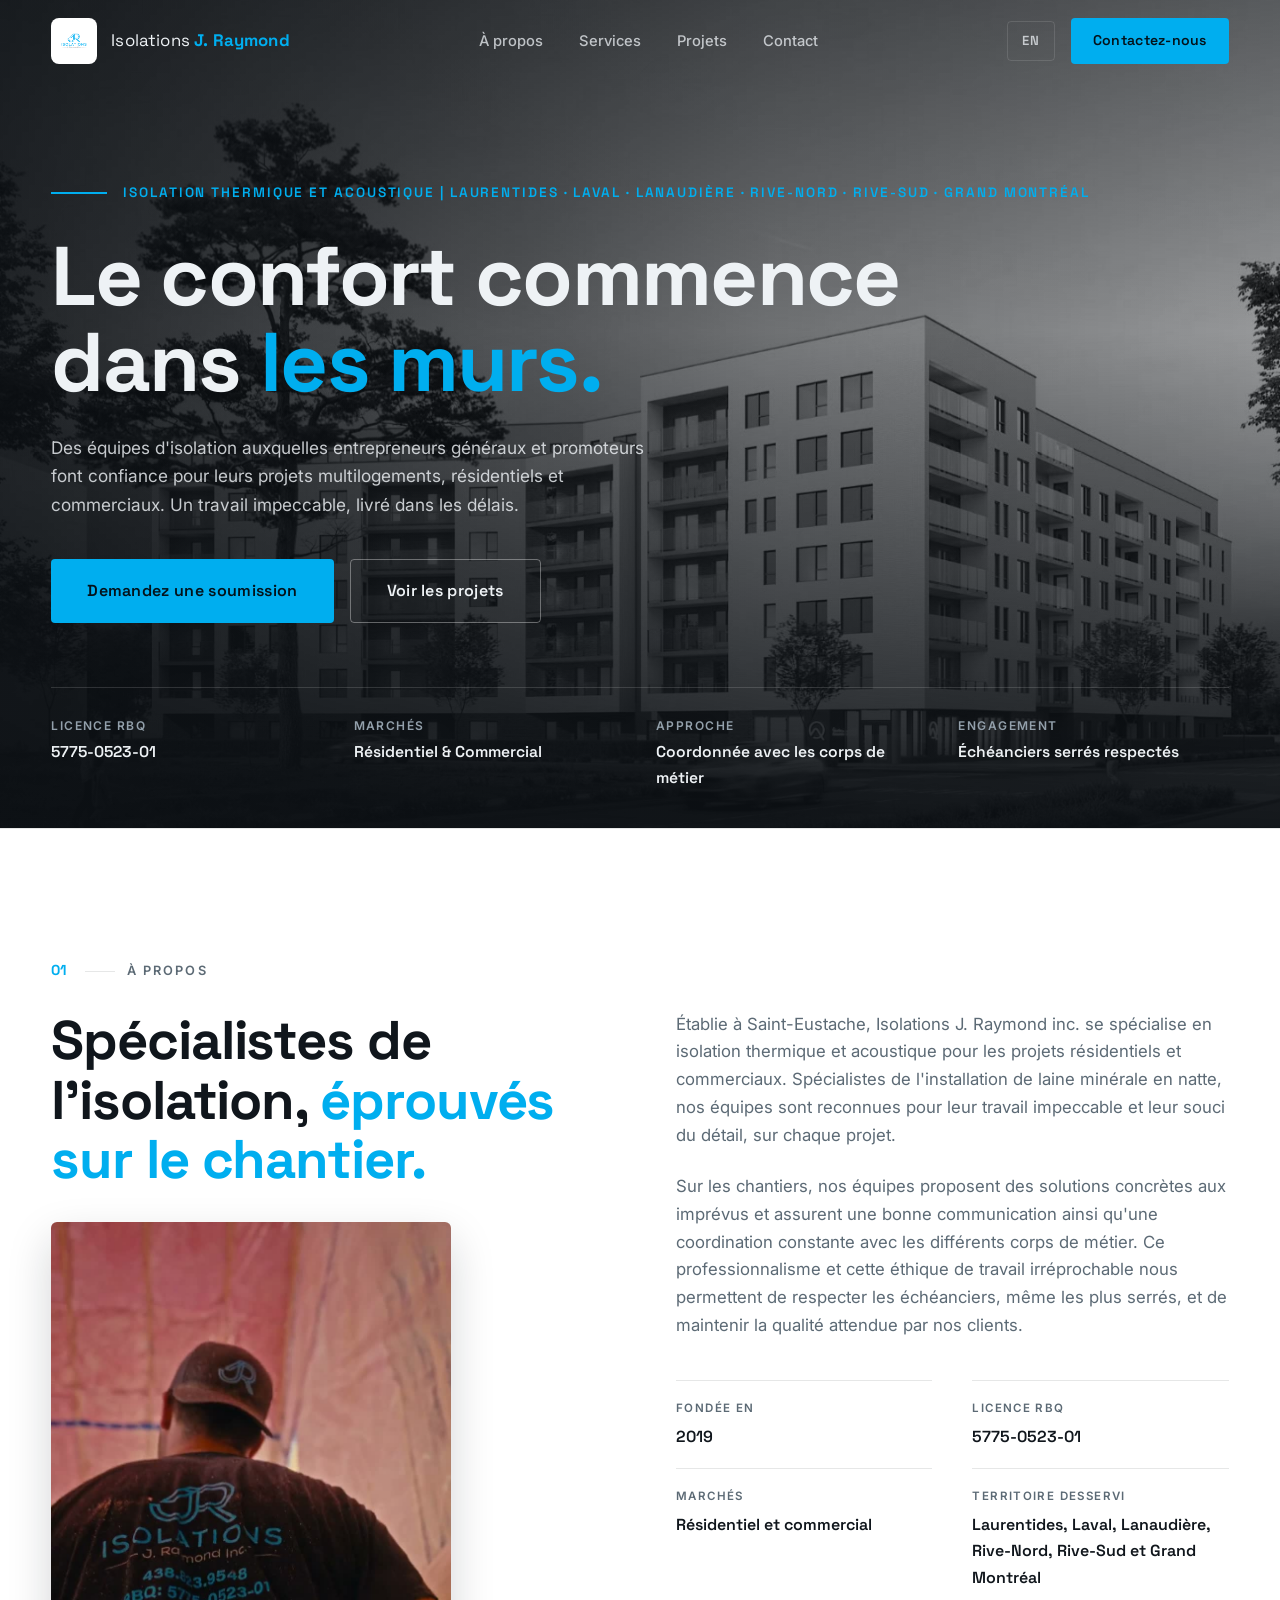
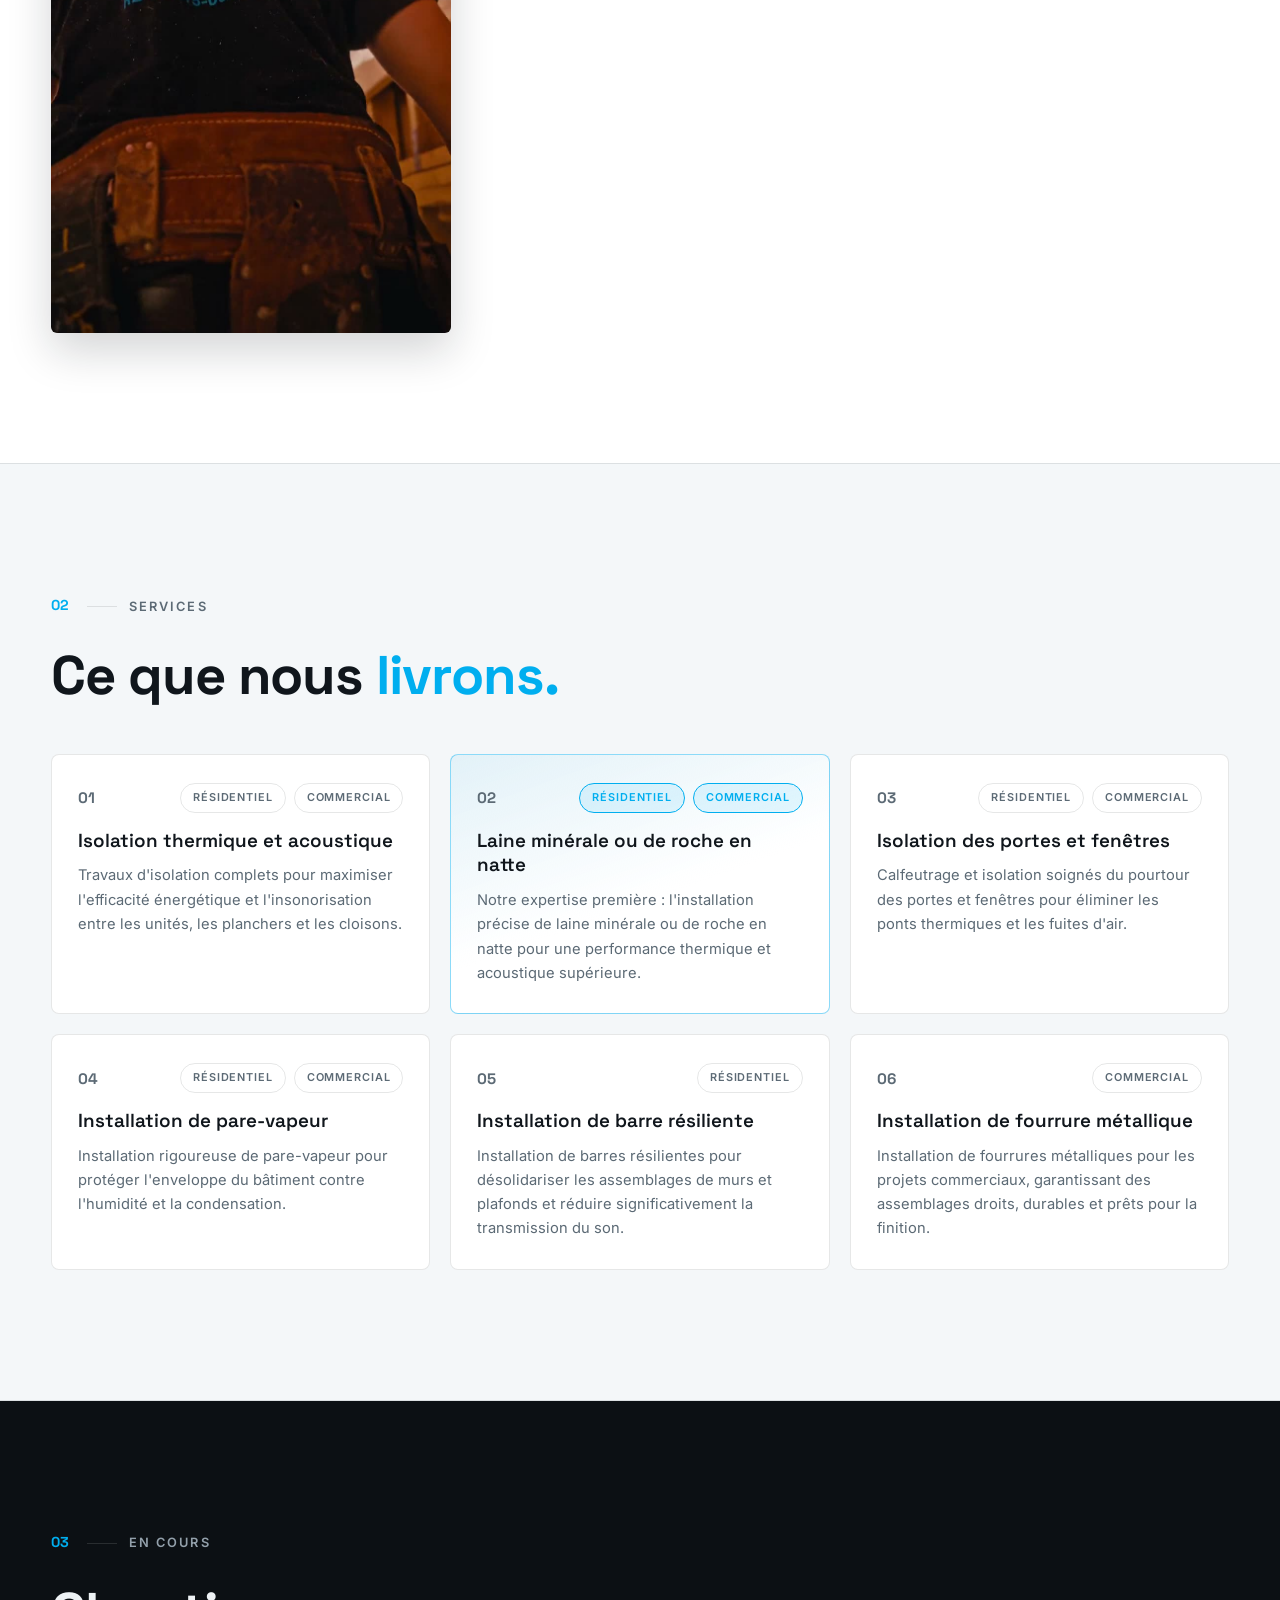
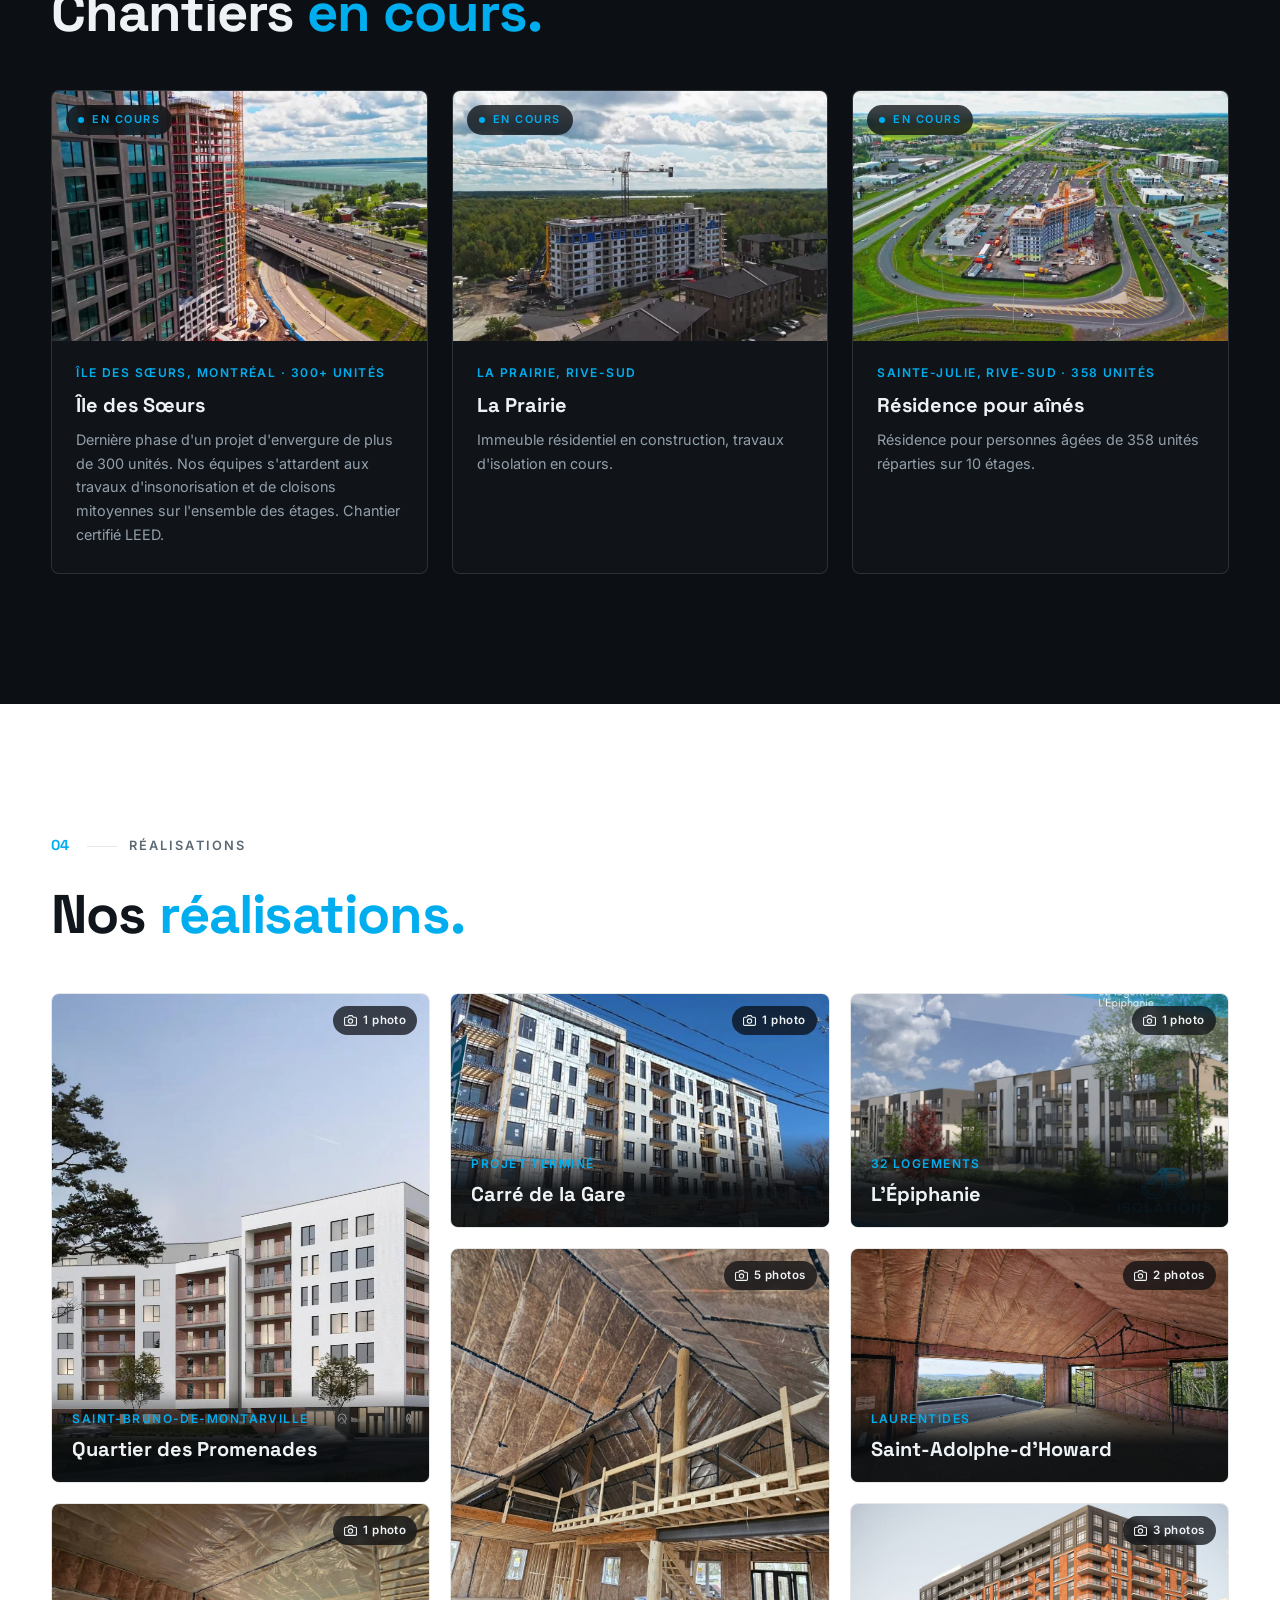
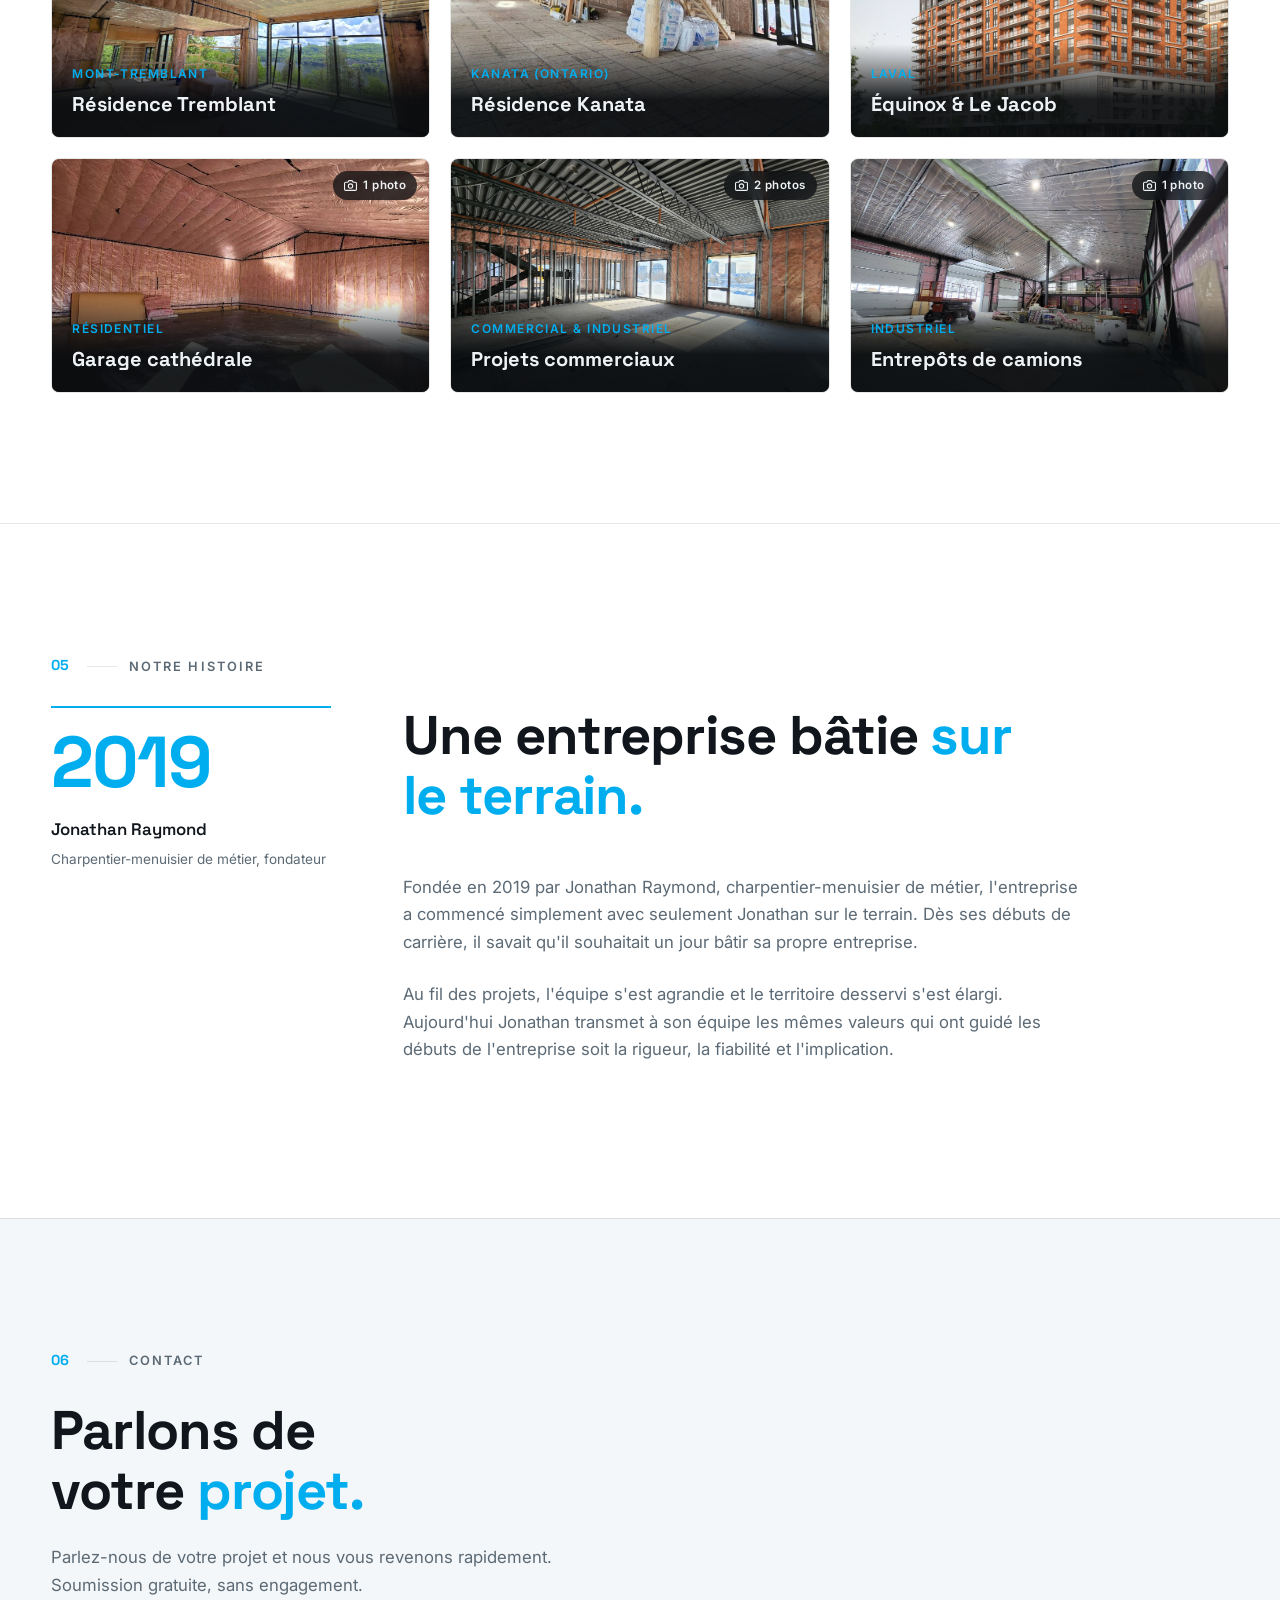
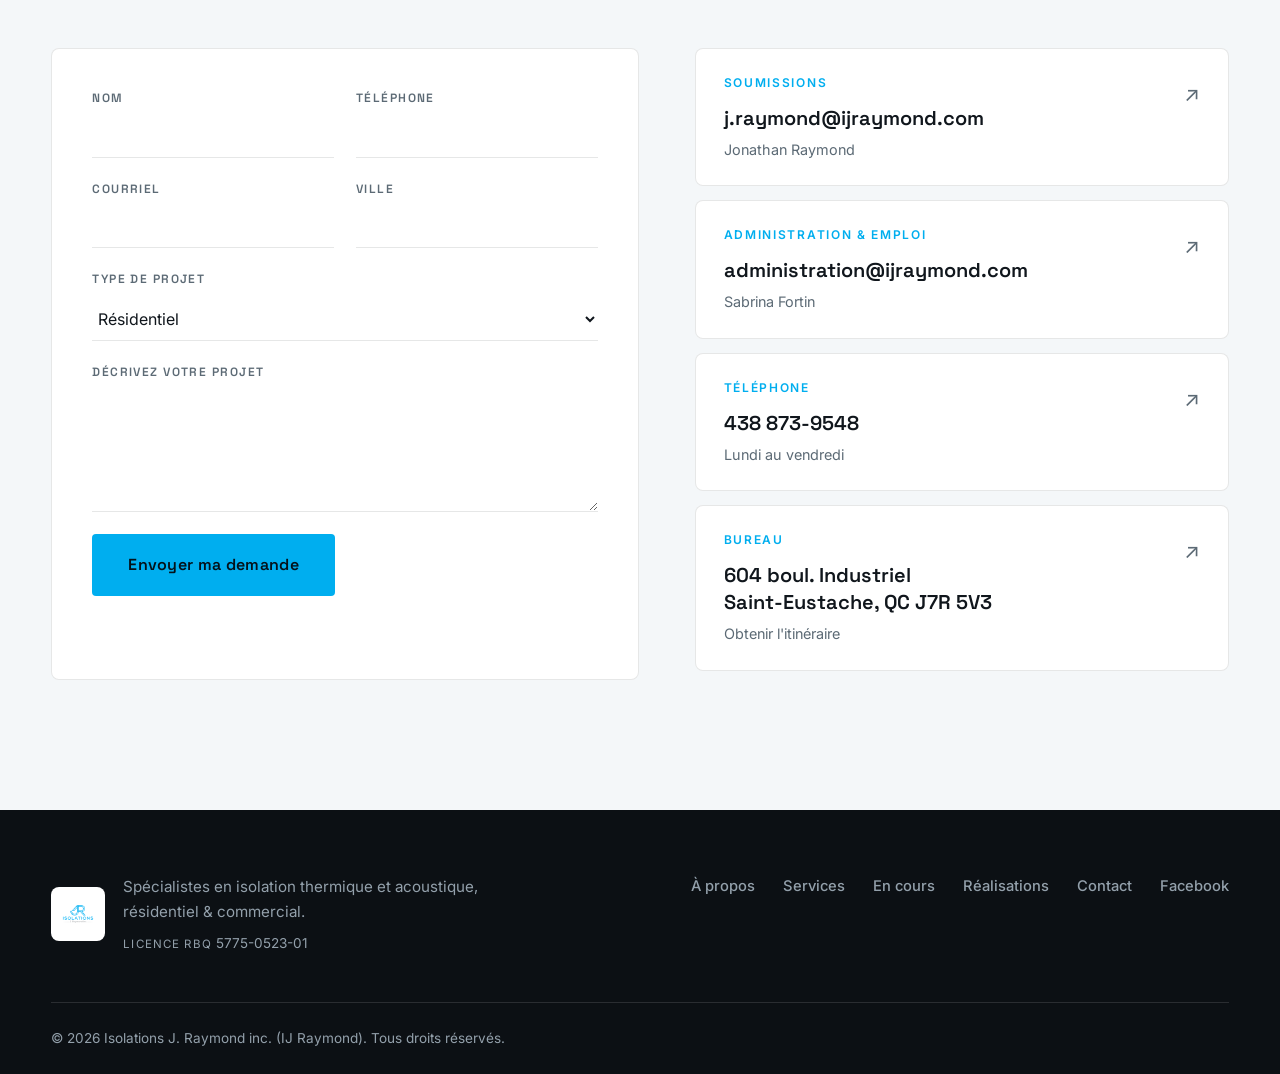
==== commit f3ad100e: "Retour au Turnstile invisible, a valider par un test humain Le mode interaction-only est remis, le w" ====
--- a/index.html
+++ b/index.html
@@ -512,8 +512,8 @@
                         <label for="qf-site">Site web</label>
                         <input type="text" id="qf-site" name="site" tabindex="-1" autocomplete="off">
                     </div>
+                    <div id="turnstileWidget"></div>
                     <button type="submit" class="btn btn-solid btn-lg" id="quoteSubmit" data-en="Send my request" data-fr="Envoyer ma demande">Envoyer ma demande</button>
-                    <div id="turnstileWidget"></div>
                     <p class="form-status" id="quoteStatus" role="status" aria-live="polite"></p>
                 </form>
 
--- a/styles.css
+++ b/styles.css
@@ -1077,8 +1077,8 @@
     overflow: hidden;
 }
 
-/* Reserve the widget height so the button does not jump when the iframe loads */
-#turnstileWidget { min-height: 65px; }
+/* Collapses while the challenge stays invisible, which is the usual case */
+#turnstileWidget:empty { display: none; }
 
 .quote-form button { justify-self: start; }
 
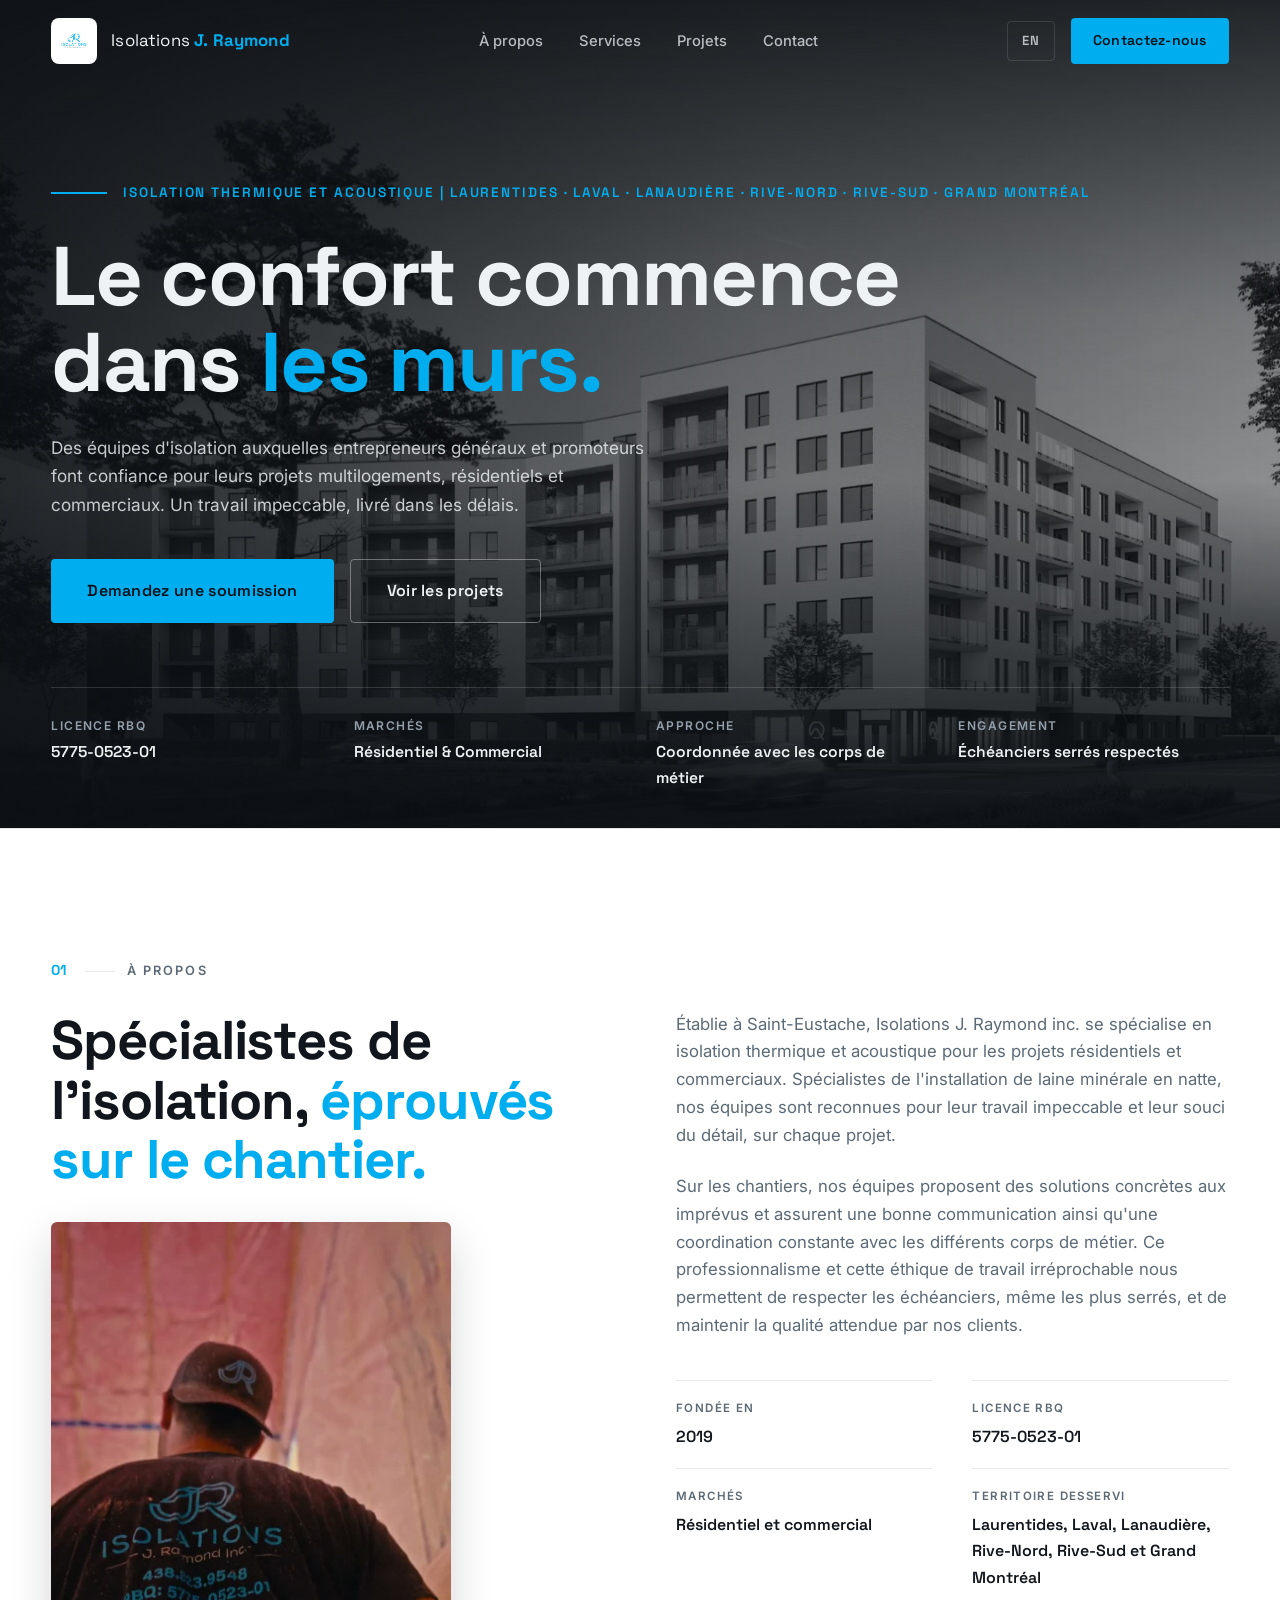
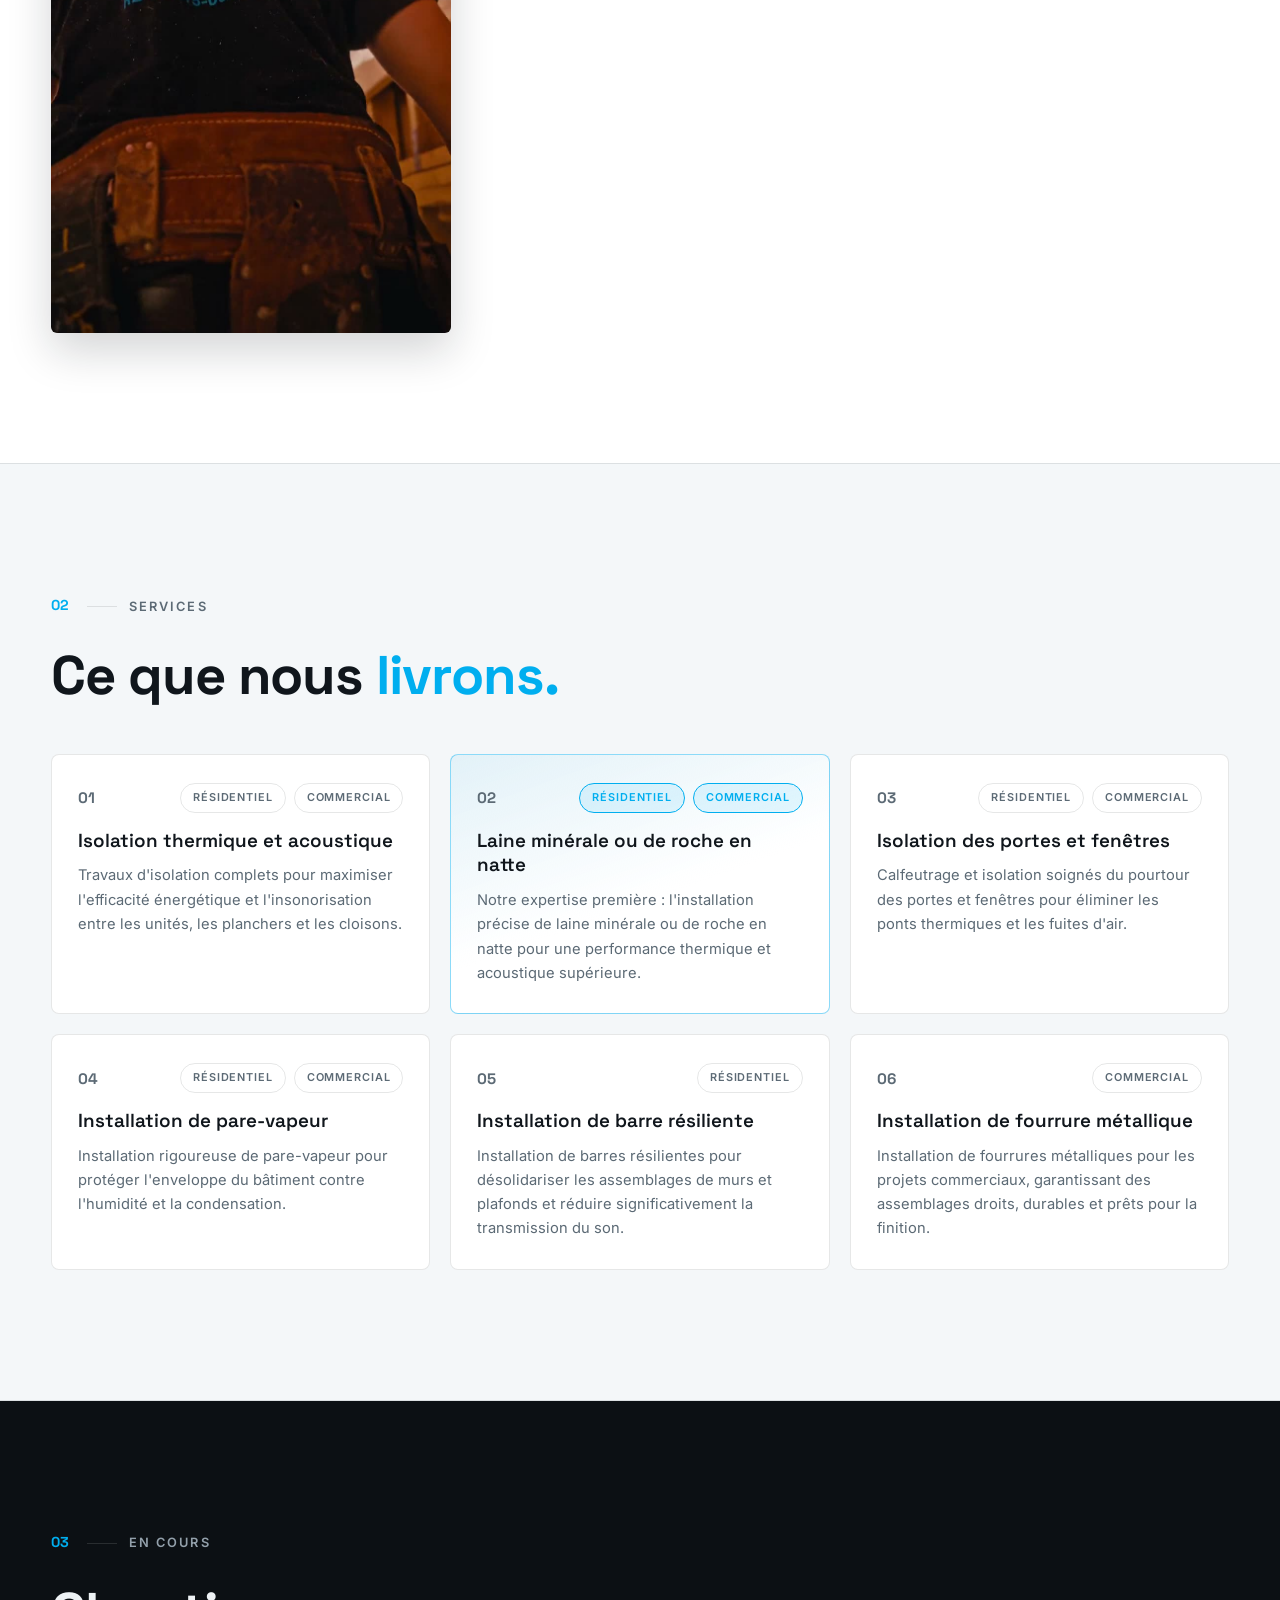
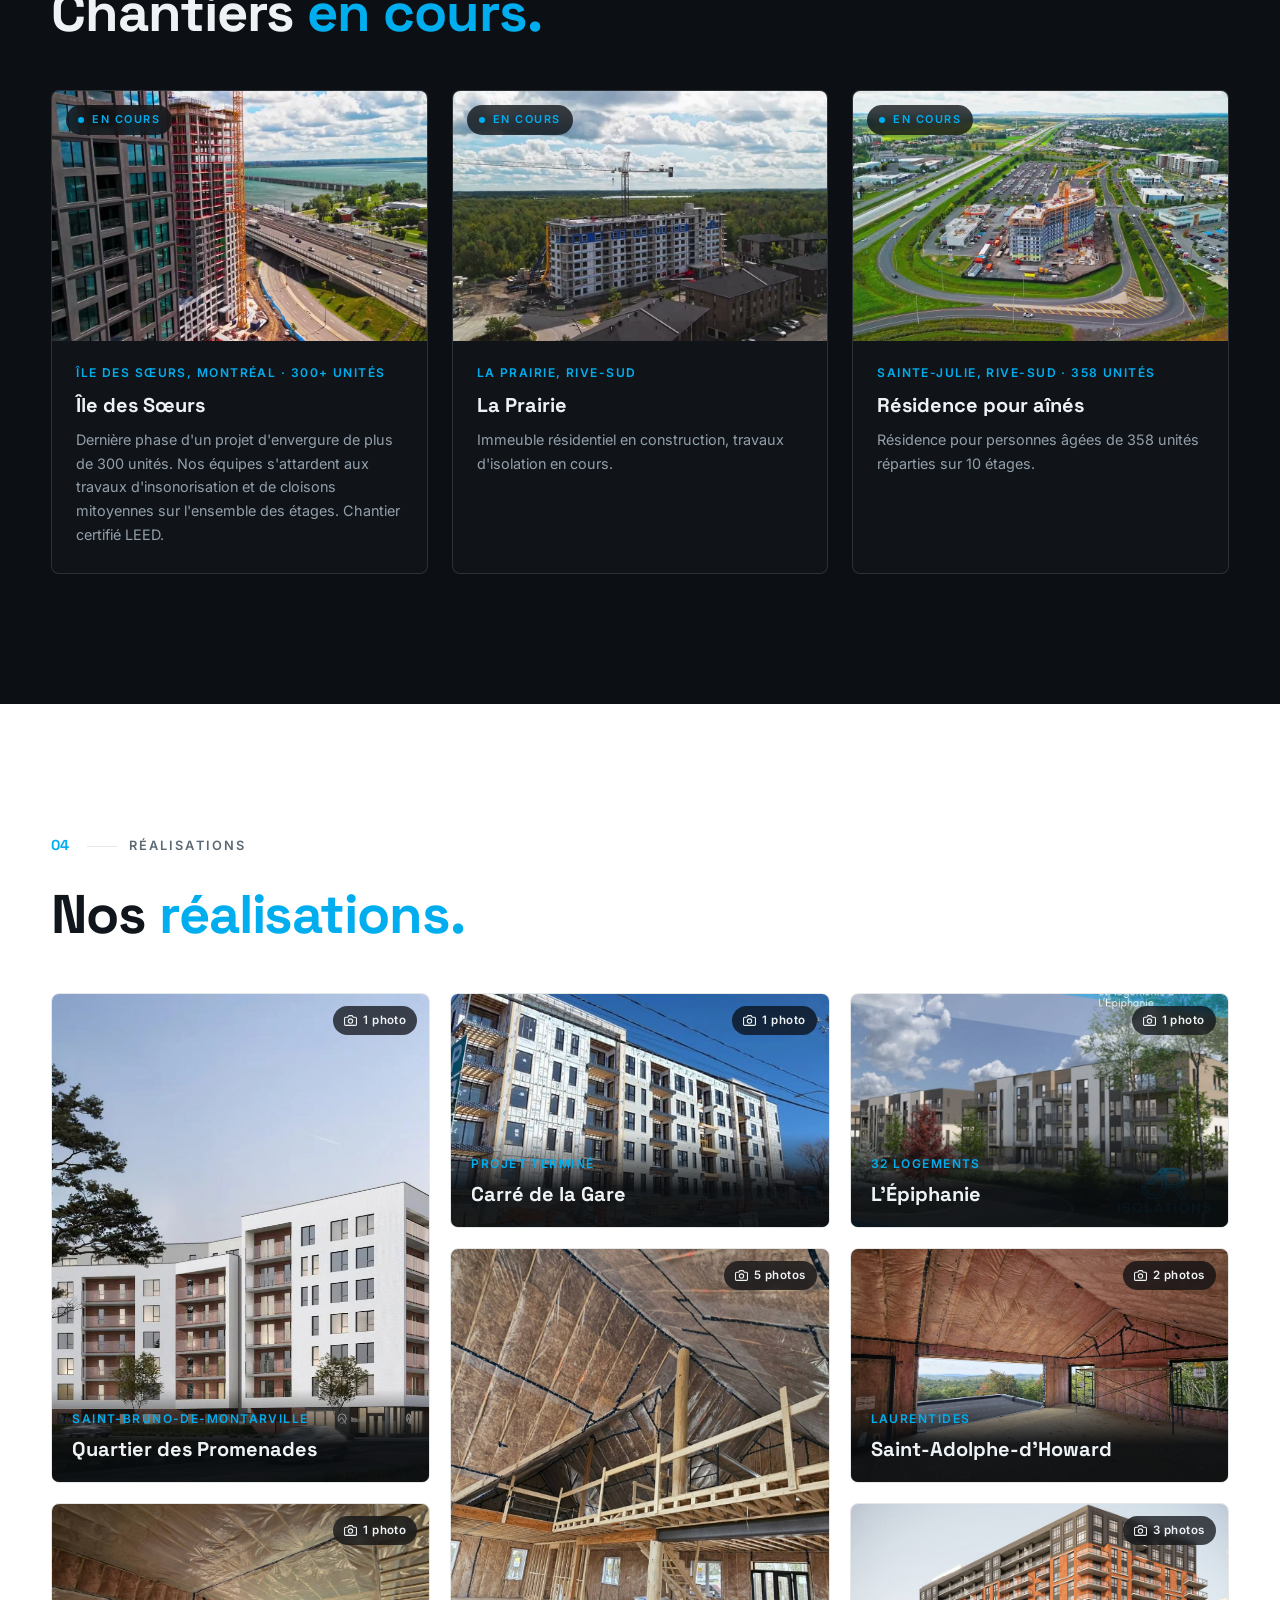
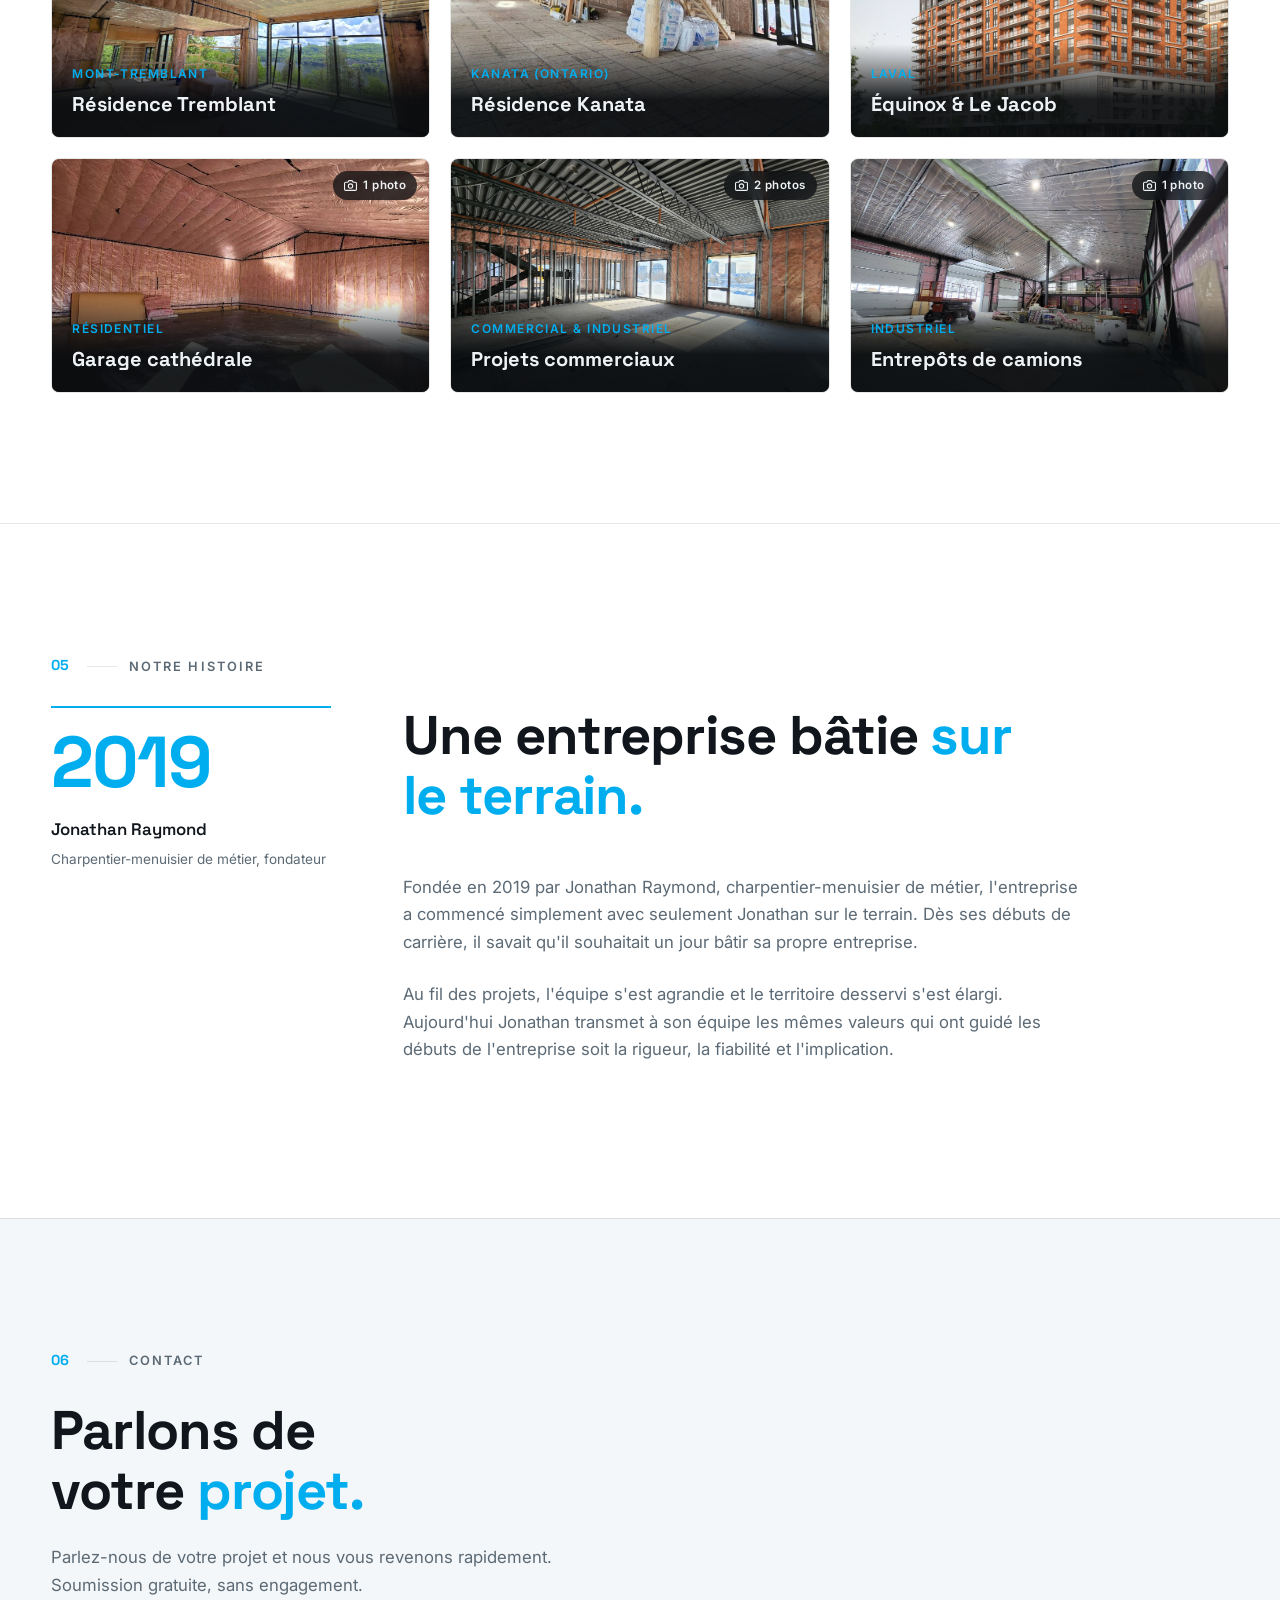
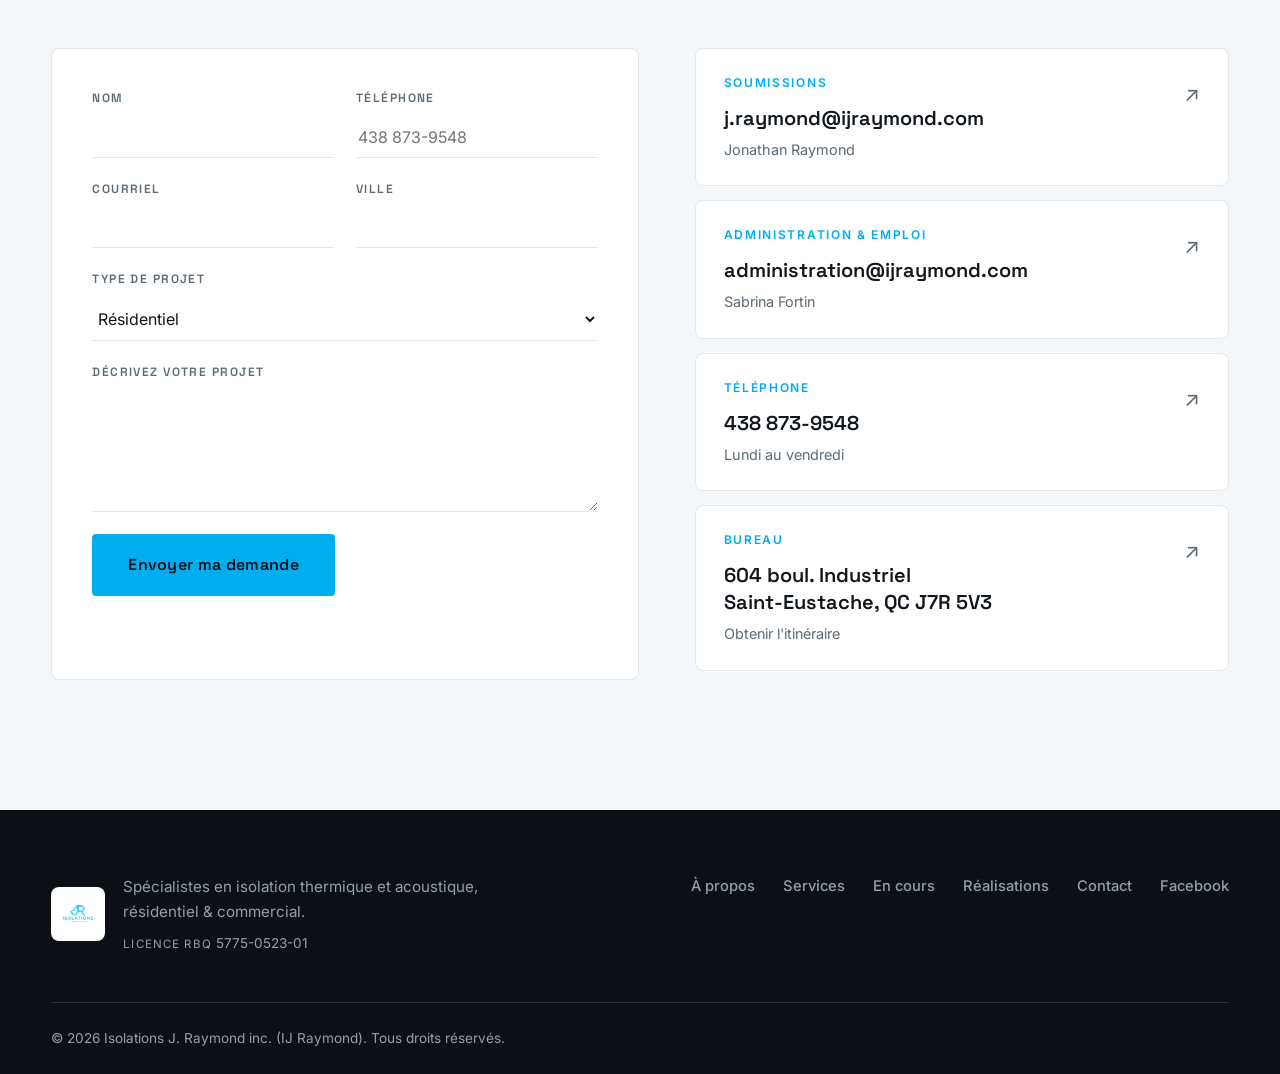
==== commit 52239707: "Valide le champ telephone et assombrit le haut du hero Le champ acceptait n'importe quoi: type="tel"" ====
--- a/index.html
+++ b/index.html
@@ -482,7 +482,7 @@
                         </div>
                         <div class="field">
                             <label for="qf-tel" data-en="Phone" data-fr="Téléphone">Téléphone</label>
-                            <input type="tel" id="qf-tel" name="telephone" autocomplete="tel" required>
+                            <input type="tel" id="qf-tel" name="telephone" autocomplete="tel" inputmode="tel" maxlength="25" pattern="[0-9+().\s-]{10,25}" placeholder="438 873-9548" required>
                         </div>
                     </div>
                     <div class="field-row">
--- a/styles.css
+++ b/styles.css
@@ -333,7 +333,7 @@
     position: absolute;
     inset: 0;
     background:
-        linear-gradient(180deg, rgba(12,16,20,0.55) 0%, rgba(12,16,20,0.25) 40%, rgba(12,16,20,0.92) 100%),
+        linear-gradient(180deg, rgba(12,16,20,0.88) 0%, rgba(12,16,20,0.42) 38%, rgba(12,16,20,0.3) 58%, rgba(12,16,20,0.95) 100%),
         linear-gradient(90deg, rgba(12,16,20,0.82) 0%, rgba(12,16,20,0.35) 60%, rgba(12,16,20,0.2) 100%);
 }
 
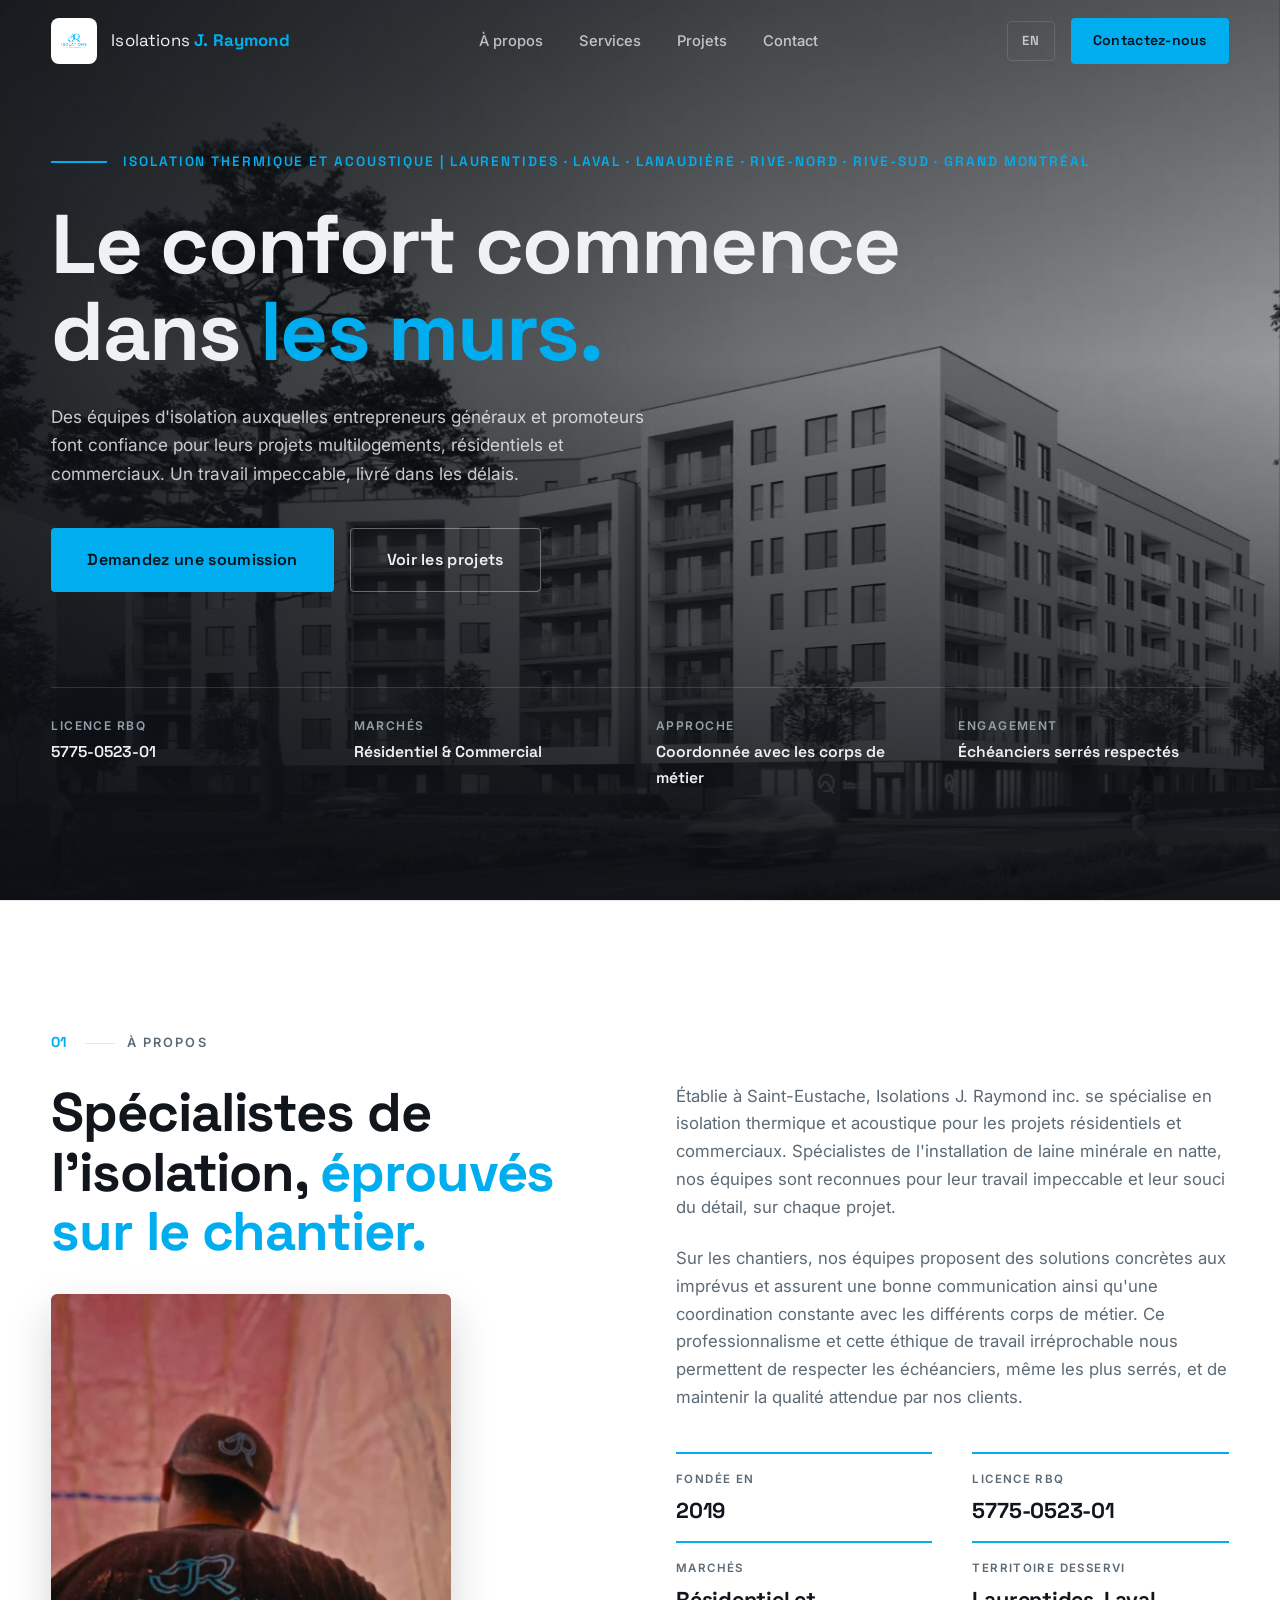
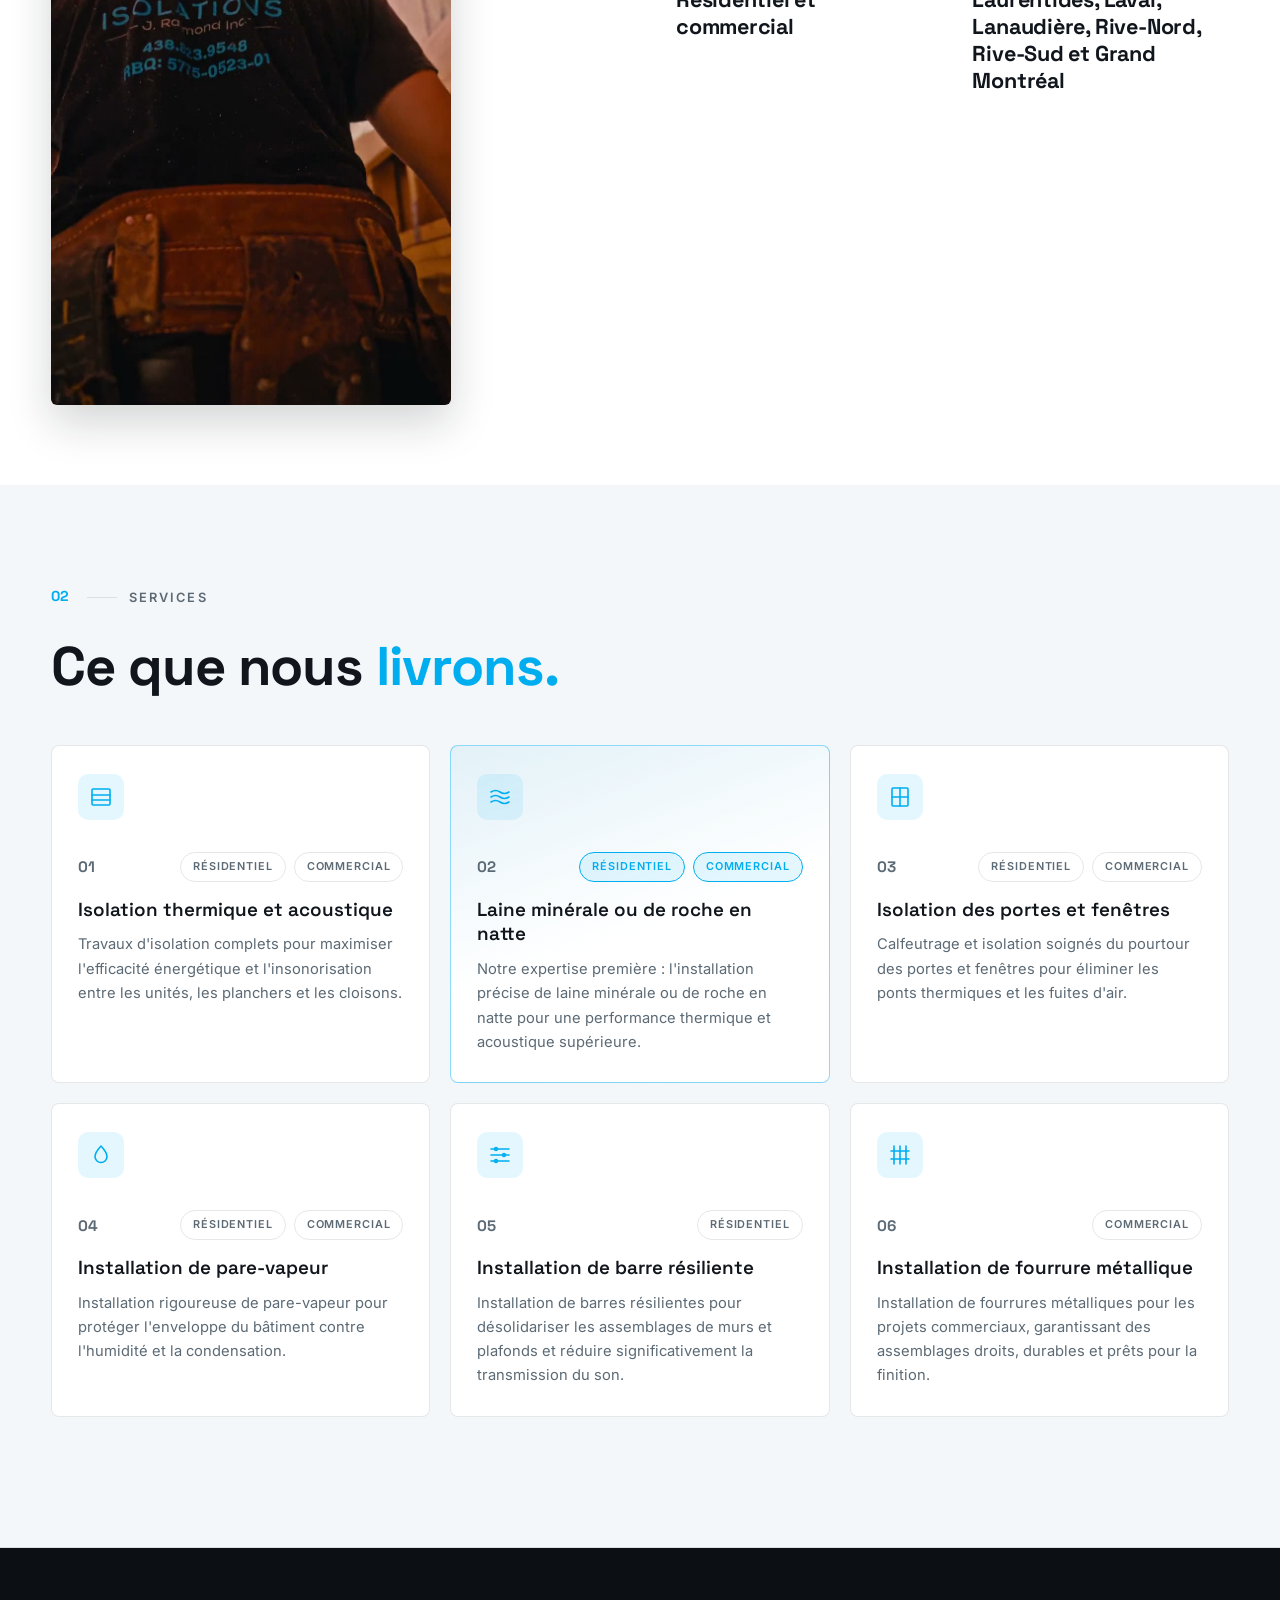
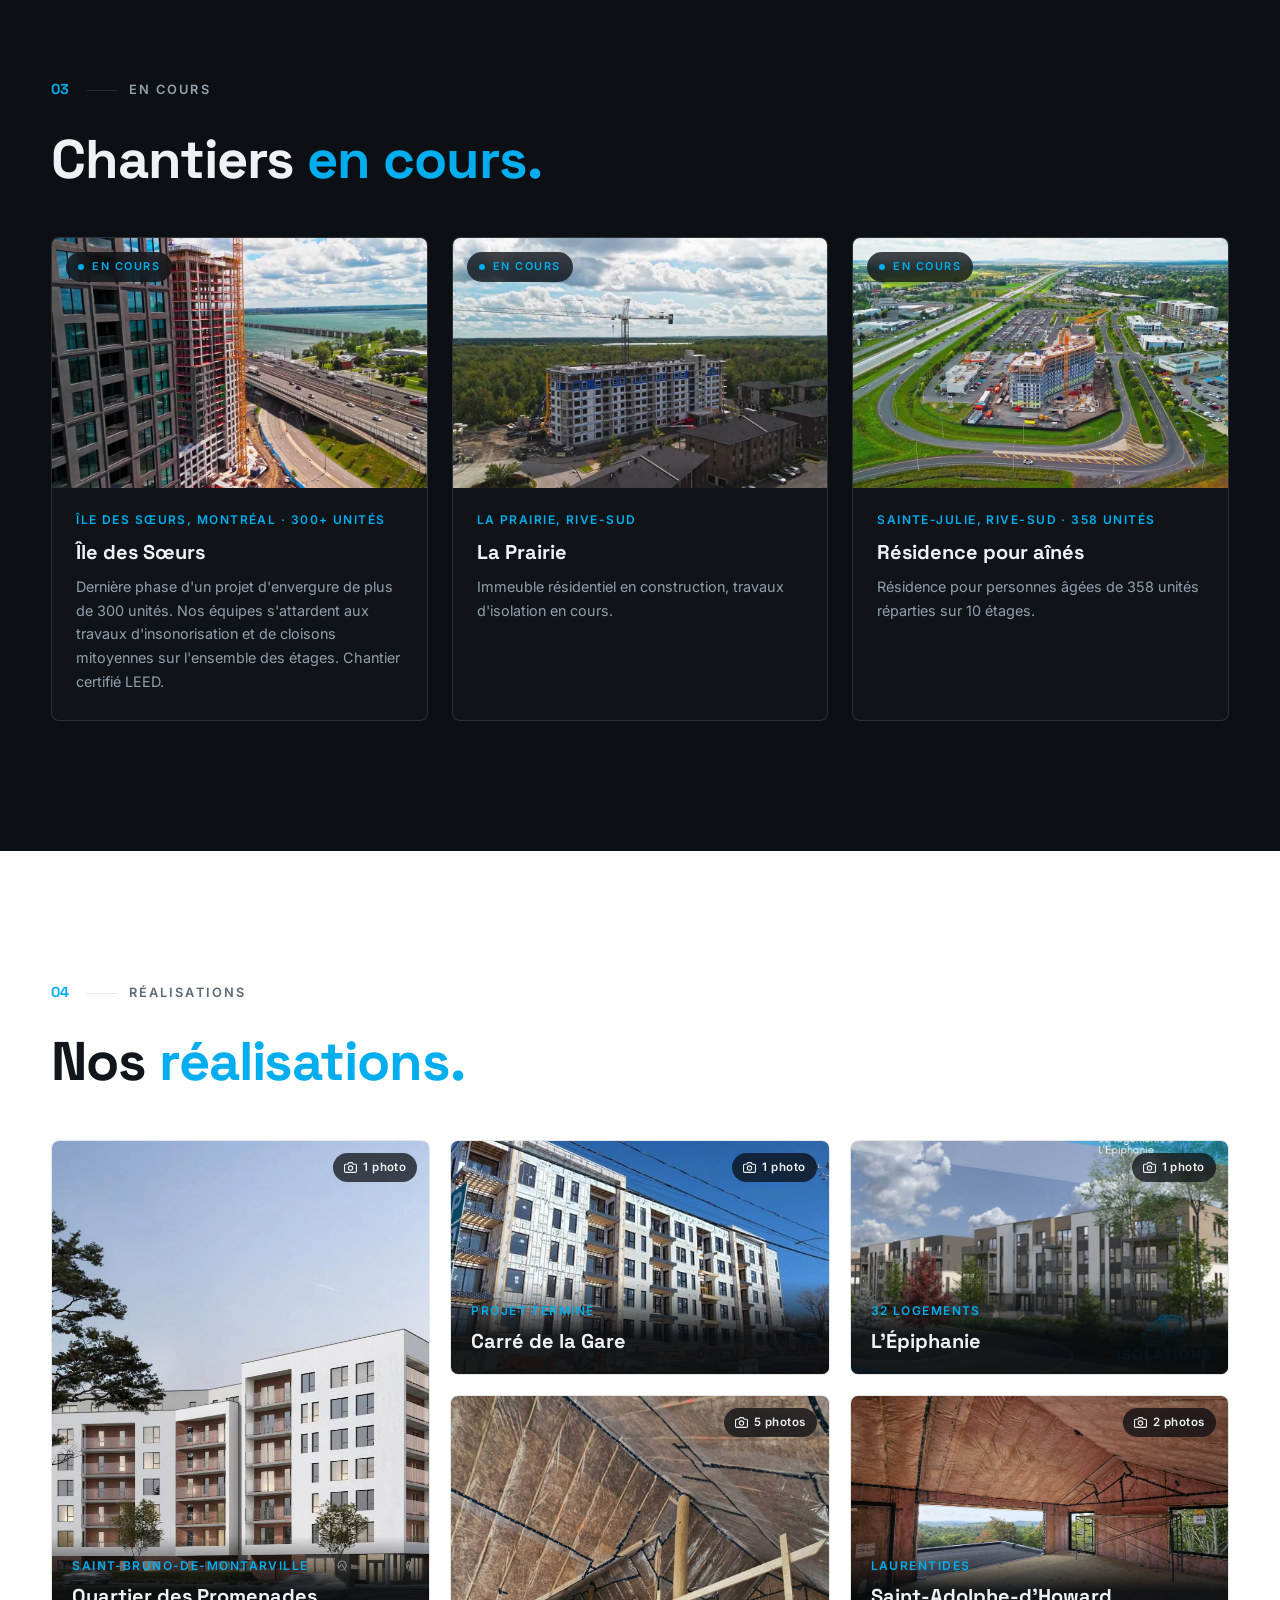
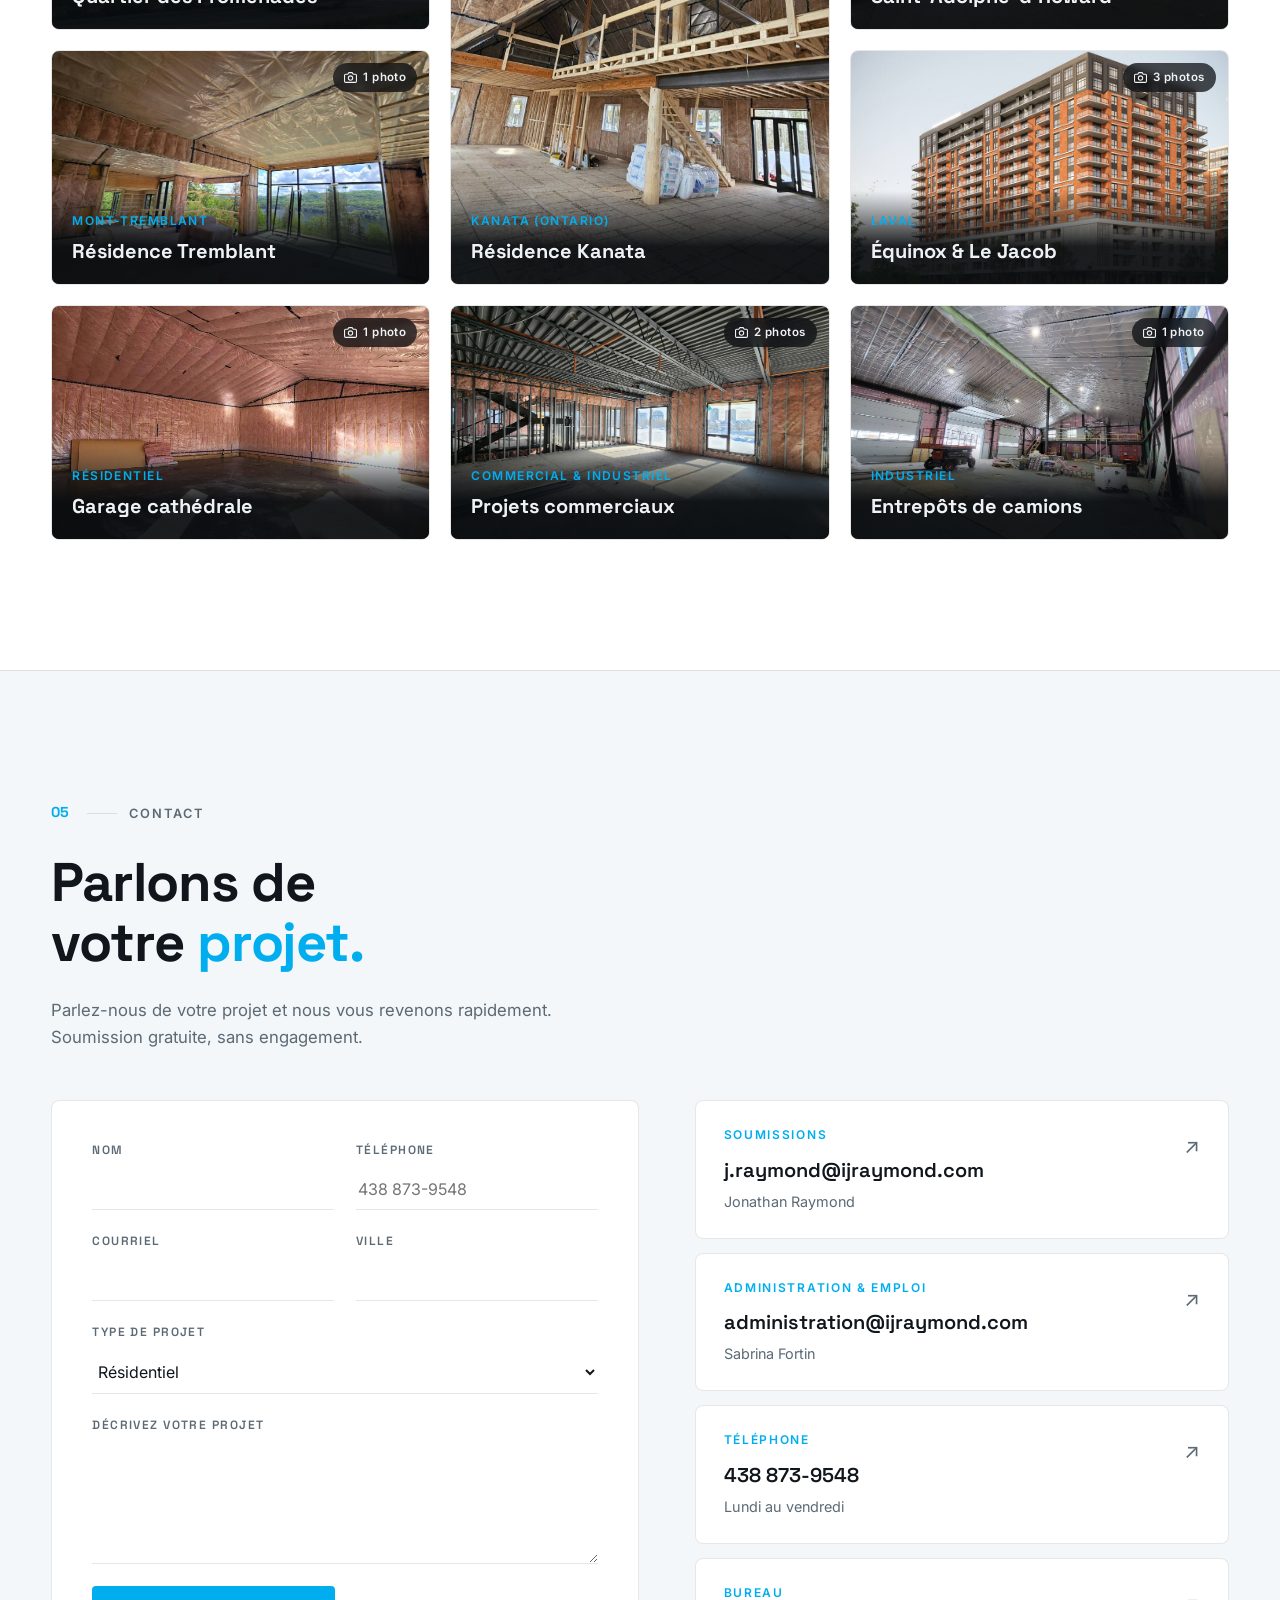
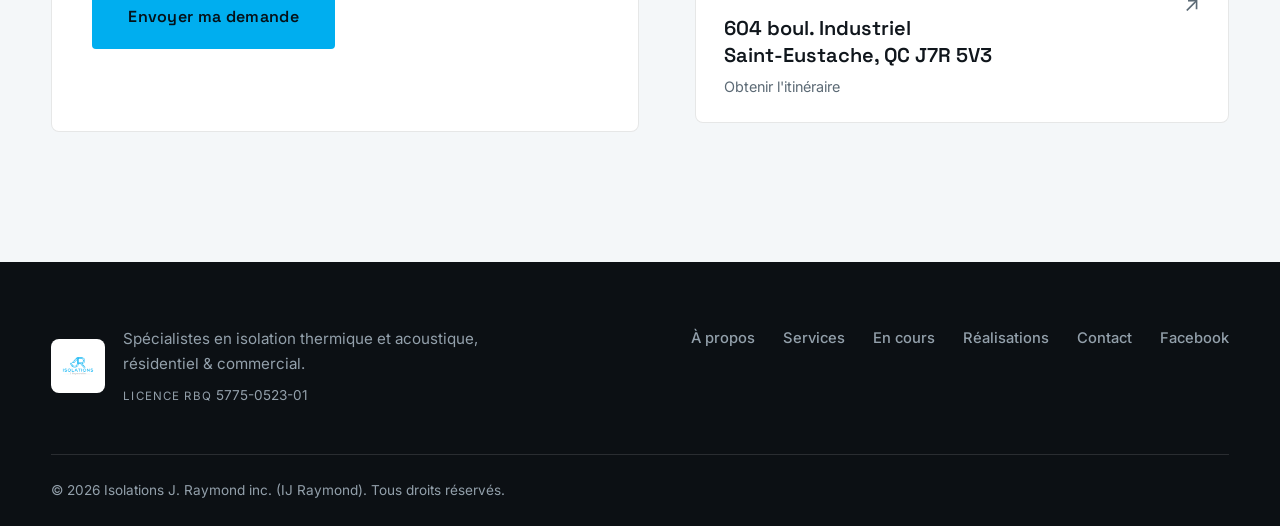
==== commit 41665816: "Retrait de la section histoire, icones de services et flow entre 01 et 02 Retours de Colin sur les s" ====
--- a/index.html
+++ b/index.html
@@ -110,6 +110,7 @@
             <img src="projetSaint-bruno.jpg" alt="Projet d'isolation multi-résidentiel réalisé par Isolations J. Raymond" fetchpriority="high">
         </div>
         <div class="hero-scrim"></div>
+        <div class="hero-fade"></div>
 
         <div class="container hero-inner">
             <p class="hero-kicker reveal d1">
@@ -199,6 +200,7 @@
 
             <div class="service-grid">
                 <div class="service-card reveal">
+                    <span class="service-icon" aria-hidden="true"><svg viewBox="0 0 24 24" fill="none" stroke="currentColor" stroke-width="1.6" stroke-linecap="round" stroke-linejoin="round"><rect x="3" y="4" width="18" height="16" rx="1"/><path d="M3 10h18M3 15h18"/></svg></span>
                     <div class="service-top">
                         <span class="service-num">01</span>
                         <div class="service-tags">
@@ -211,6 +213,7 @@
                 </div>
 
                 <div class="service-card featured reveal">
+                    <span class="service-icon" aria-hidden="true"><svg viewBox="0 0 24 24" fill="none" stroke="currentColor" stroke-width="1.6" stroke-linecap="round" stroke-linejoin="round"><path d="M3 7c3-2 6-2 9 0s6 2 9 0M3 12c3-2 6-2 9 0s6 2 9 0M3 17c3-2 6-2 9 0s6 2 9 0"/></svg></span>
                     <div class="service-top">
                         <span class="service-num">02</span>
                         <div class="service-tags">
@@ -223,6 +226,7 @@
                 </div>
 
                 <div class="service-card reveal">
+                    <span class="service-icon" aria-hidden="true"><svg viewBox="0 0 24 24" fill="none" stroke="currentColor" stroke-width="1.6" stroke-linecap="round" stroke-linejoin="round"><rect x="4" y="3" width="16" height="18" rx="1"/><path d="M12 3v18M4 12h16"/></svg></span>
                     <div class="service-top">
                         <span class="service-num">03</span>
                         <div class="service-tags">
@@ -235,6 +239,7 @@
                 </div>
 
                 <div class="service-card reveal">
+                    <span class="service-icon" aria-hidden="true"><svg viewBox="0 0 24 24" fill="none" stroke="currentColor" stroke-width="1.6" stroke-linecap="round" stroke-linejoin="round"><path d="M12 3s6 6.5 6 10.5a6 6 0 0 1-12 0C6 9.5 12 3 12 3z"/></svg></span>
                     <div class="service-top">
                         <span class="service-num">04</span>
                         <div class="service-tags">
@@ -247,6 +252,7 @@
                 </div>
 
                 <div class="service-card reveal">
+                    <span class="service-icon" aria-hidden="true"><svg viewBox="0 0 24 24" fill="none" stroke="currentColor" stroke-width="1.6" stroke-linecap="round" stroke-linejoin="round"><path d="M3 6h18M3 12h18M3 18h18"/><circle cx="8" cy="6" r="1.4"/><circle cx="16" cy="12" r="1.4"/><circle cx="8" cy="18" r="1.4"/></svg></span>
                     <div class="service-top">
                         <span class="service-num">05</span>
                         <div class="service-tags">
@@ -258,6 +264,7 @@
                 </div>
 
                 <div class="service-card reveal">
+                    <span class="service-icon" aria-hidden="true"><svg viewBox="0 0 24 24" fill="none" stroke="currentColor" stroke-width="1.6" stroke-linecap="round" stroke-linejoin="round"><path d="M6 3v18M12 3v18M18 3v18M3 8h18M3 16h18"/></svg></span>
                     <div class="service-top">
                         <span class="service-num">06</span>
                         <div class="service-tags">
@@ -441,33 +448,11 @@
         <button class="lightbox-nav lightbox-next" onclick="navigateGallery(1)" aria-label="Suivant">&#8250;</button>
     </div>
 
-    <!-- Notre histoire -->
-    <section class="section story" id="story">
-        <div class="container">
-            <div class="section-head reveal">
-                <span class="section-index">05</span>
-                <span class="section-tag" data-en="Our story" data-fr="Notre histoire">Notre histoire</span>
-            </div>
-            <div class="story-grid">
-                <div class="story-aside reveal">
-                    <span class="story-year">2019</span>
-                    <span class="story-founder">Jonathan Raymond</span>
-                    <span class="story-role" data-en="Carpenter-joiner by trade, founder" data-fr="Charpentier-menuisier de métier, fondateur">Charpentier-menuisier de métier, fondateur</span>
-                </div>
-                <div class="story-body">
-                    <h2 class="section-title reveal" data-en="A company built <em>on the job site.</em>" data-fr="Une entreprise bâtie <em>sur le terrain.</em>">Une entreprise bâtie <em>sur le terrain.</em></h2>
-                    <p class="reveal" data-en="Founded in 2019 by Jonathan Raymond, a carpenter-joiner by trade, the company started simply, with Jonathan alone on site. From the very beginning of his career, he knew he wanted to build his own company one day." data-fr="Fondée en 2019 par Jonathan Raymond, charpentier-menuisier de métier, l'entreprise a commencé simplement avec seulement Jonathan sur le terrain. Dès ses débuts de carrière, il savait qu'il souhaitait un jour bâtir sa propre entreprise.">Fondée en 2019 par Jonathan Raymond, charpentier-menuisier de métier, l'entreprise a commencé simplement avec seulement Jonathan sur le terrain. Dès ses débuts de carrière, il savait qu'il souhaitait un jour bâtir sa propre entreprise.</p>
-                    <p class="reveal" data-en="Project after project, the team grew and the service area expanded. Today Jonathan passes on to his team the same values that guided the company's early days: rigour, reliability and involvement." data-fr="Au fil des projets, l'équipe s'est agrandie et le territoire desservi s'est élargi. Aujourd'hui Jonathan transmet à son équipe les mêmes valeurs qui ont guidé les débuts de l'entreprise soit la rigueur, la fiabilité et l'implication.">Au fil des projets, l'équipe s'est agrandie et le territoire desservi s'est élargi. Aujourd'hui Jonathan transmet à son équipe les mêmes valeurs qui ont guidé les débuts de l'entreprise soit la rigueur, la fiabilité et l'implication.</p>
-                </div>
-            </div>
-        </div>
-    </section>
-
     <!-- Contact -->
     <section class="section contact" id="contact">
         <div class="container">
             <div class="section-head reveal">
-                <span class="section-index">06</span>
+                <span class="section-index">05</span>
                 <span class="section-tag" data-en="Contact" data-fr="Contact">Contact</span>
             </div>
             <h2 class="section-title reveal" data-en="Let's talk about<br>your <em>project.</em>" data-fr="Parlons de<br>votre <em>projet.</em>">Parlons de<br>votre <em>projet.</em></h2>
--- a/styles.css
+++ b/styles.css
@@ -300,11 +300,14 @@
 /* ===== Hero ===== */
 .hero {
     position: relative;
-    min-height: 92svh;
+    min-height: 100svh;
     display: flex;
     flex-direction: column;
     justify-content: flex-end;
     padding-top: 120px;
+    /* The dark block covers the whole viewport so no white edge shows, while
+       this reserve keeps the content where it sat when the hero ended at 92svh. */
+    padding-bottom: 8svh;
     background: var(--dark);
     color: var(--light-on-dark);
 }
@@ -329,11 +332,19 @@
     to { transform: scale(1); }
 }
 
+.hero-fade {
+    position: absolute;
+    inset: 0;
+    background: #ffffff;
+    opacity: 0;
+    pointer-events: none;
+}
+
 .hero-scrim {
     position: absolute;
     inset: 0;
     background:
-        linear-gradient(180deg, rgba(12,16,20,0.88) 0%, rgba(12,16,20,0.42) 38%, rgba(12,16,20,0.3) 58%, rgba(12,16,20,0.95) 100%),
+        linear-gradient(180deg, rgba(12,16,20,0.55) 0%, rgba(12,16,20,0.25) 40%, rgba(12,16,20,0.92) 100%),
         linear-gradient(90deg, rgba(12,16,20,0.82) 0%, rgba(12,16,20,0.35) 60%, rgba(12,16,20,0.2) 100%);
 }
 
@@ -341,6 +352,9 @@
     position: relative;
     z-index: 2;
     padding-bottom: 64px;
+    /* Centres the copy in the space left above the strip. Collapses by itself
+       once the content is tall enough to fill the viewport. */
+    margin-block: auto;
 }
 
 .hero-kicker {
@@ -475,6 +489,9 @@
 /* ===== About ===== */
 .about {
     border-top: 1px solid var(--line);
+    /* The video column runs taller than the text beside it, so the standard
+       bottom padding stacked on top of that overhang into a long empty stretch. */
+    padding-bottom: 80px;
 }
 
 .about-grid {
@@ -516,9 +533,11 @@
     gap: 0 40px;
 }
 
+/* Was a plain list that disappeared under the paragraphs. The accent rule and
+   the larger values give the column something to land on besides prose. */
 .about-facts .fact {
-    padding: 18px 0;
-    border-top: 1px solid var(--line);
+    padding: 16px 0 18px;
+    border-top: 2px solid var(--accent);
 }
 
 .about-facts dt {
@@ -527,19 +546,24 @@
     letter-spacing: 0.12em;
     text-transform: uppercase;
     color: var(--muted);
-    margin-bottom: 6px;
+    margin-bottom: 8px;
 }
 
 .about-facts dd {
     font-family: var(--font-display);
-    font-weight: 600;
-    font-size: 1rem;
+    font-weight: 700;
+    font-size: 1.35rem;
+    line-height: 1.25;
+    letter-spacing: -0.01em;
 }
 
 /* ===== Services ===== */
 .services {
     background: var(--bg-raise);
-    border-block: 1px solid var(--line);
+    /* The change of background already marks the seam. A hairline on top of it
+       only made the junction read as a hard cut. */
+    border-bottom: 1px solid var(--line);
+    padding-top: 100px;
 }
 
 .service-grid {
@@ -568,6 +592,24 @@
 .service-card.featured {
     border-color: rgba(0, 174, 239, 0.45);
     background: linear-gradient(160deg, rgba(0, 174, 239, 0.07) 0%, var(--bg) 55%);
+}
+
+/* The cards were text only, which made the whole grid read as a wall of
+   paragraphs. One accent mark per card gives each a point of entry. */
+.service-icon {
+    display: grid;
+    place-items: center;
+    width: 46px;
+    height: 46px;
+    margin-bottom: 22px;
+    border-radius: 10px;
+    background: var(--accent-soft);
+    color: var(--accent);
+}
+
+.service-icon svg {
+    width: 24px;
+    height: 24px;
 }
 
 .service-top {
@@ -918,58 +960,6 @@
 .lightbox-nav:hover { color: var(--accent); }
 .lightbox-prev { left: 16px; }
 .lightbox-next { right: 16px; }
-
-/* ===== Notre histoire ===== */
-.story {
-    border-top: 1px solid var(--line);
-}
-
-.story-grid {
-    display: grid;
-    grid-template-columns: 280px 1fr;
-    gap: 72px;
-    align-items: start;
-}
-
-.story-aside {
-    position: sticky;
-    top: 110px;
-    display: flex;
-    flex-direction: column;
-    padding-top: 18px;
-    border-top: 2px solid var(--accent);
-}
-
-.story-year {
-    font-family: var(--font-display);
-    font-size: clamp(3rem, 6vw, 4.5rem);
-    font-weight: 700;
-    line-height: 1;
-    letter-spacing: -0.03em;
-    color: var(--accent);
-}
-
-.story-founder {
-    font-family: var(--font-display);
-    font-weight: 600;
-    font-size: 1.05rem;
-    margin-top: 18px;
-}
-
-.story-role {
-    font-size: 0.85rem;
-    color: var(--muted);
-    margin-top: 4px;
-}
-
-.story-body .section-title { max-width: 18ch; }
-
-.story-body p {
-    color: var(--muted);
-    font-size: 1.05rem;
-    margin-bottom: 24px;
-    max-width: 62ch;
-}
 
 /* ===== Contact ===== */
 .contact {
@@ -1234,13 +1224,6 @@
 
     .ongoing-grid { grid-template-columns: repeat(2, 1fr); }
 
-    .story-grid {
-        grid-template-columns: 1fr;
-        gap: 36px;
-    }
-
-    .story-aside { position: static; }
-
     .contact-layout {
         grid-template-columns: 1fr;
         gap: 40px;
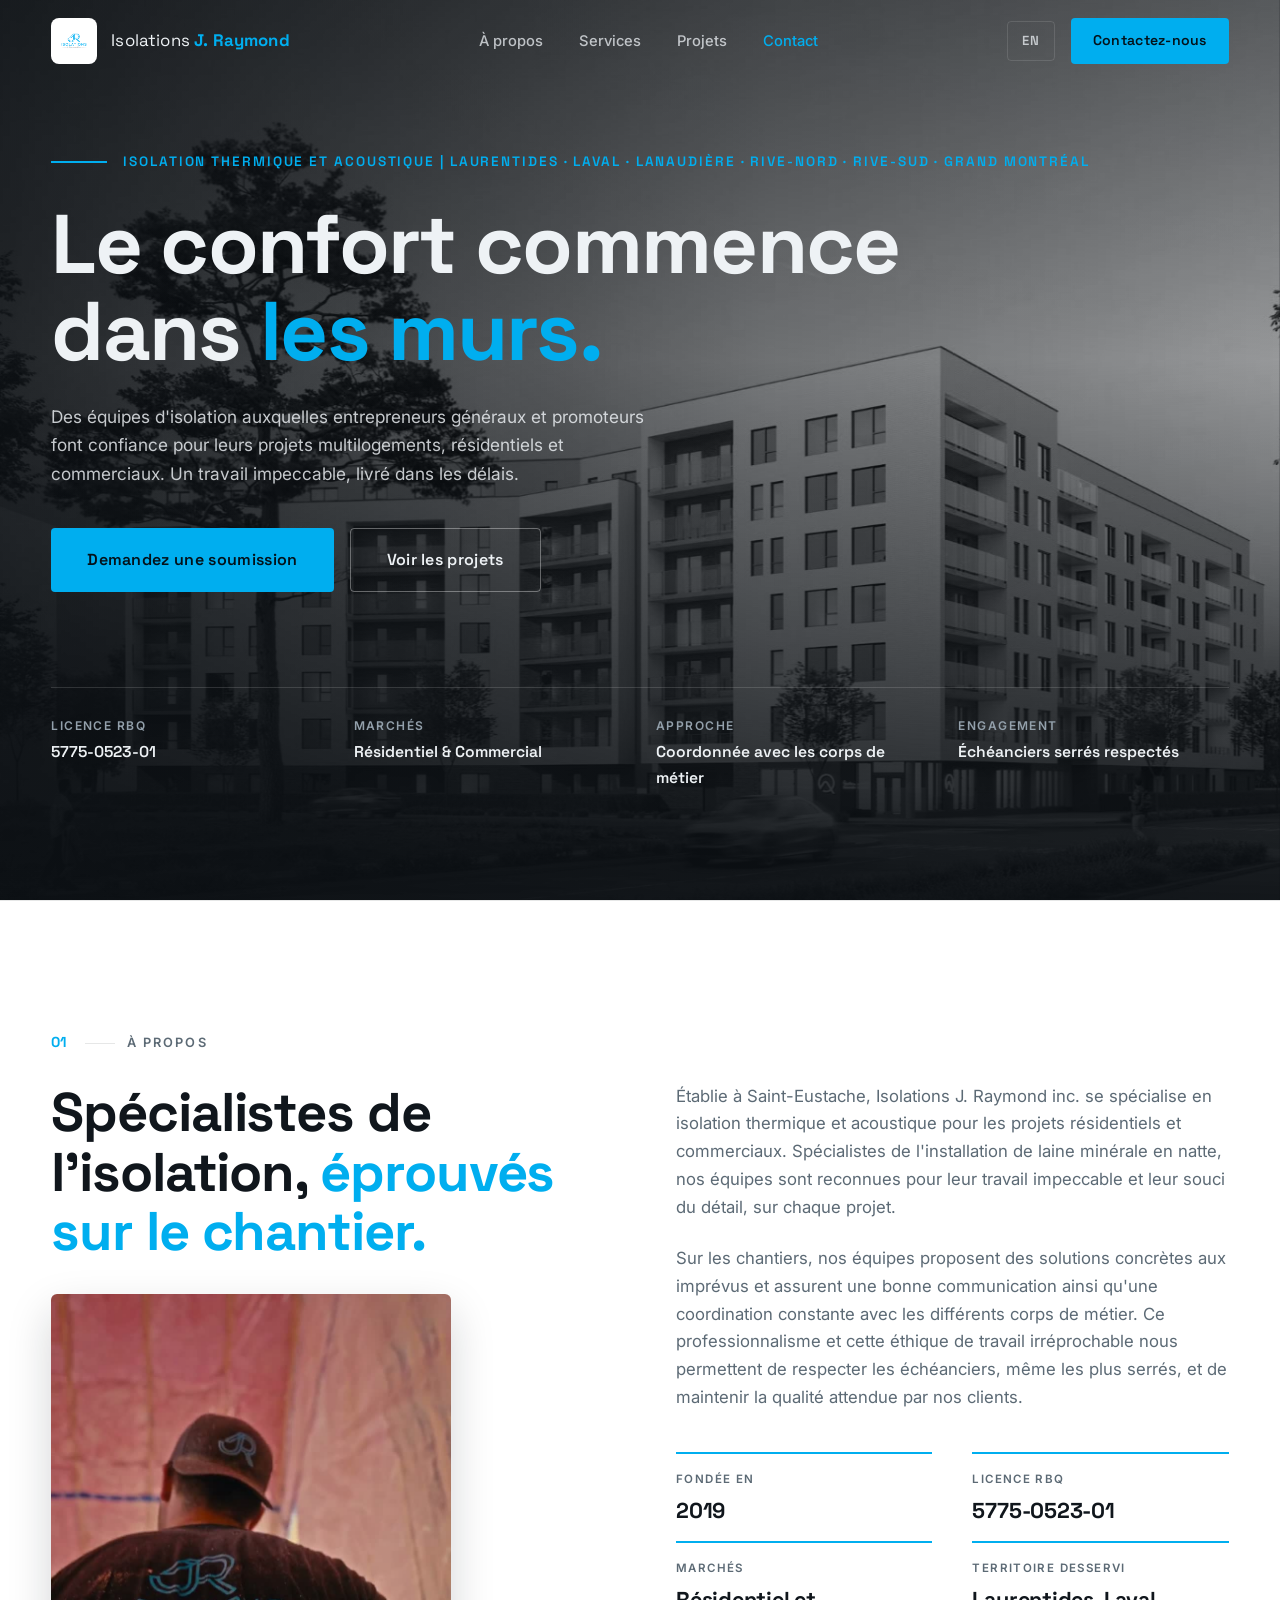
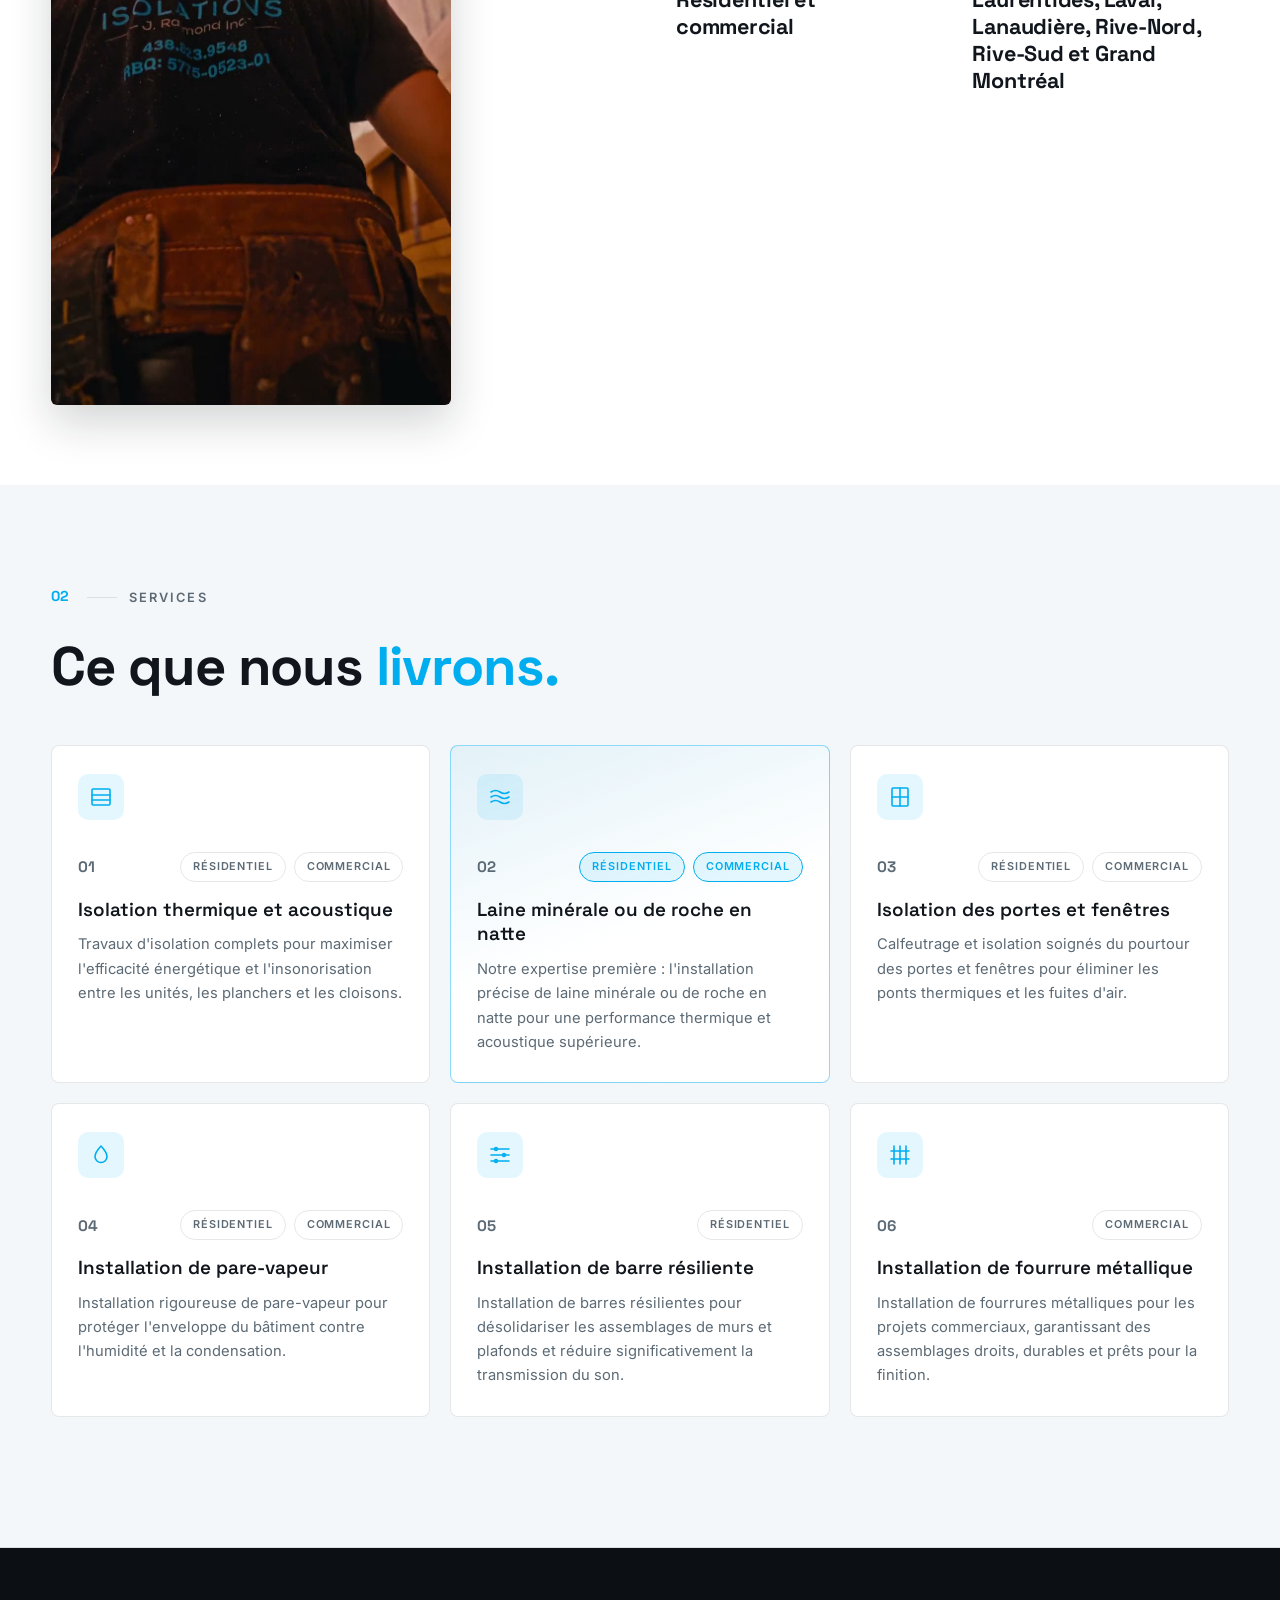
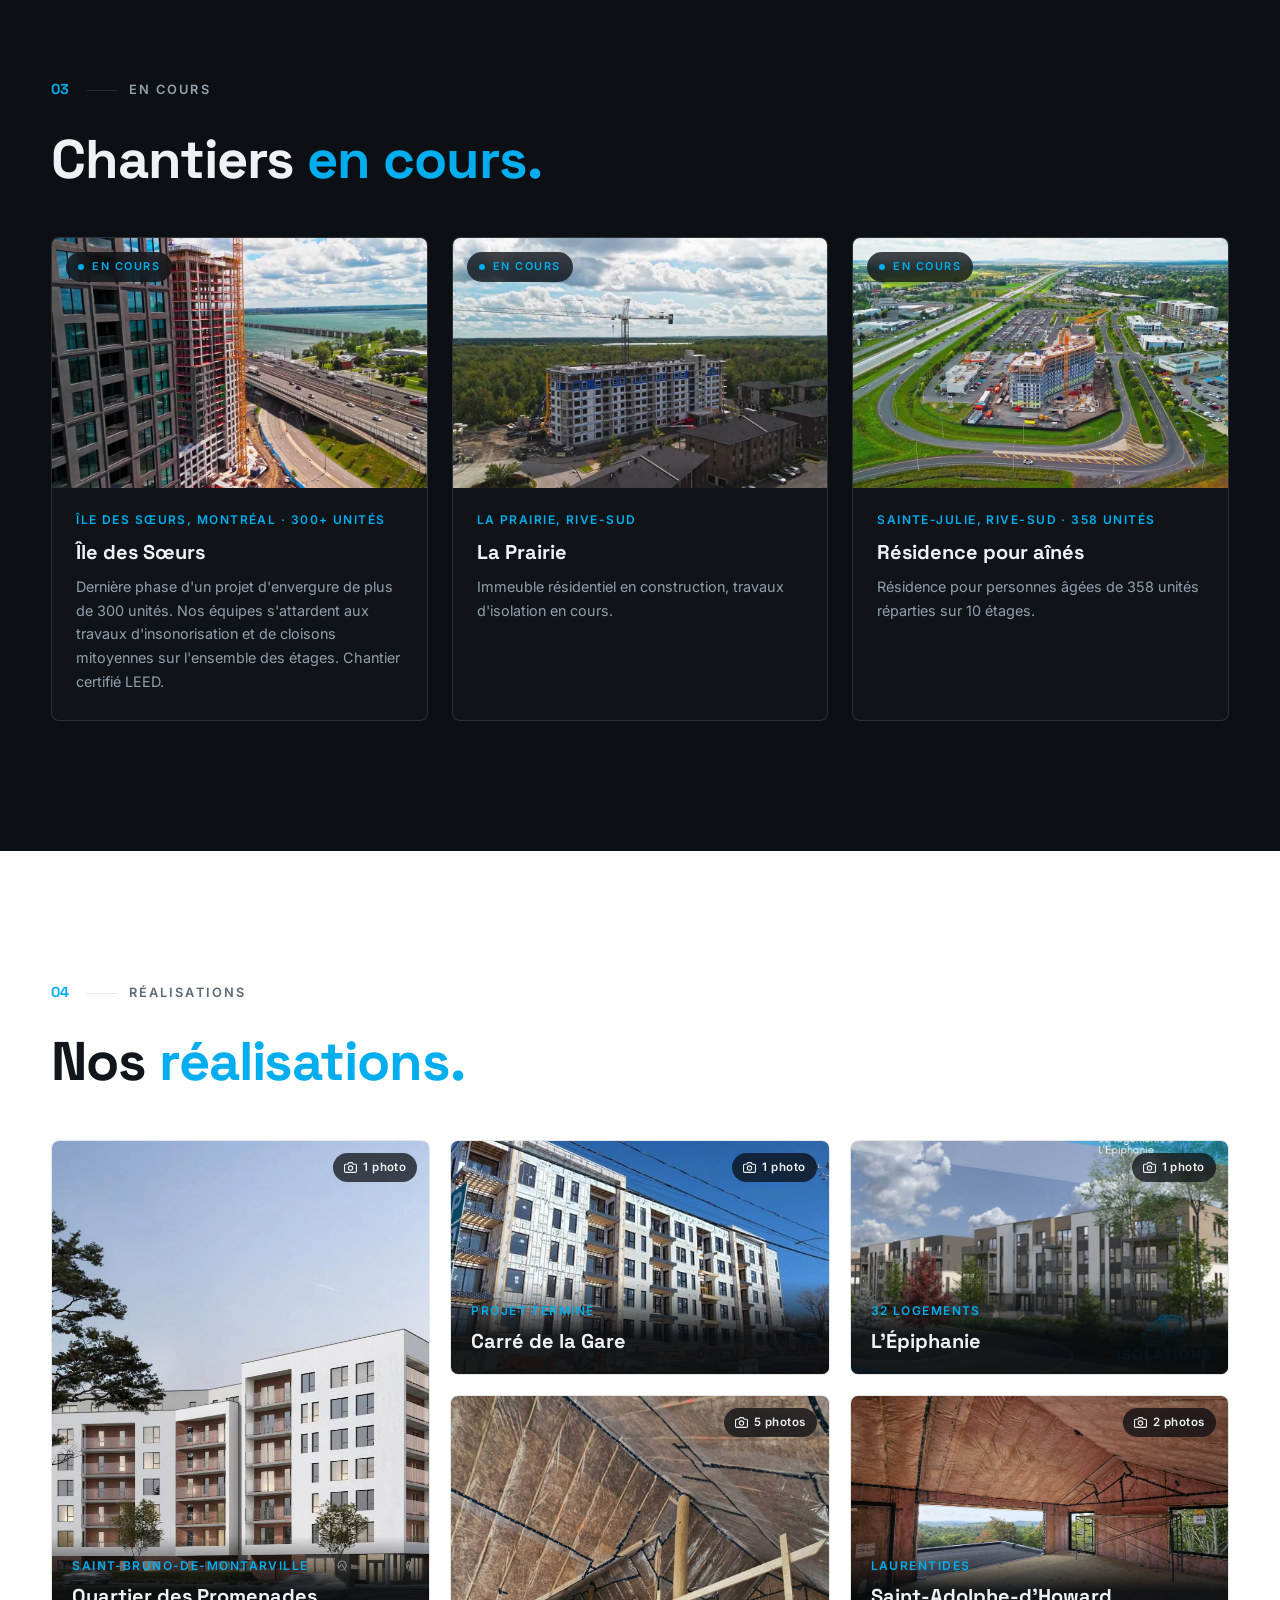
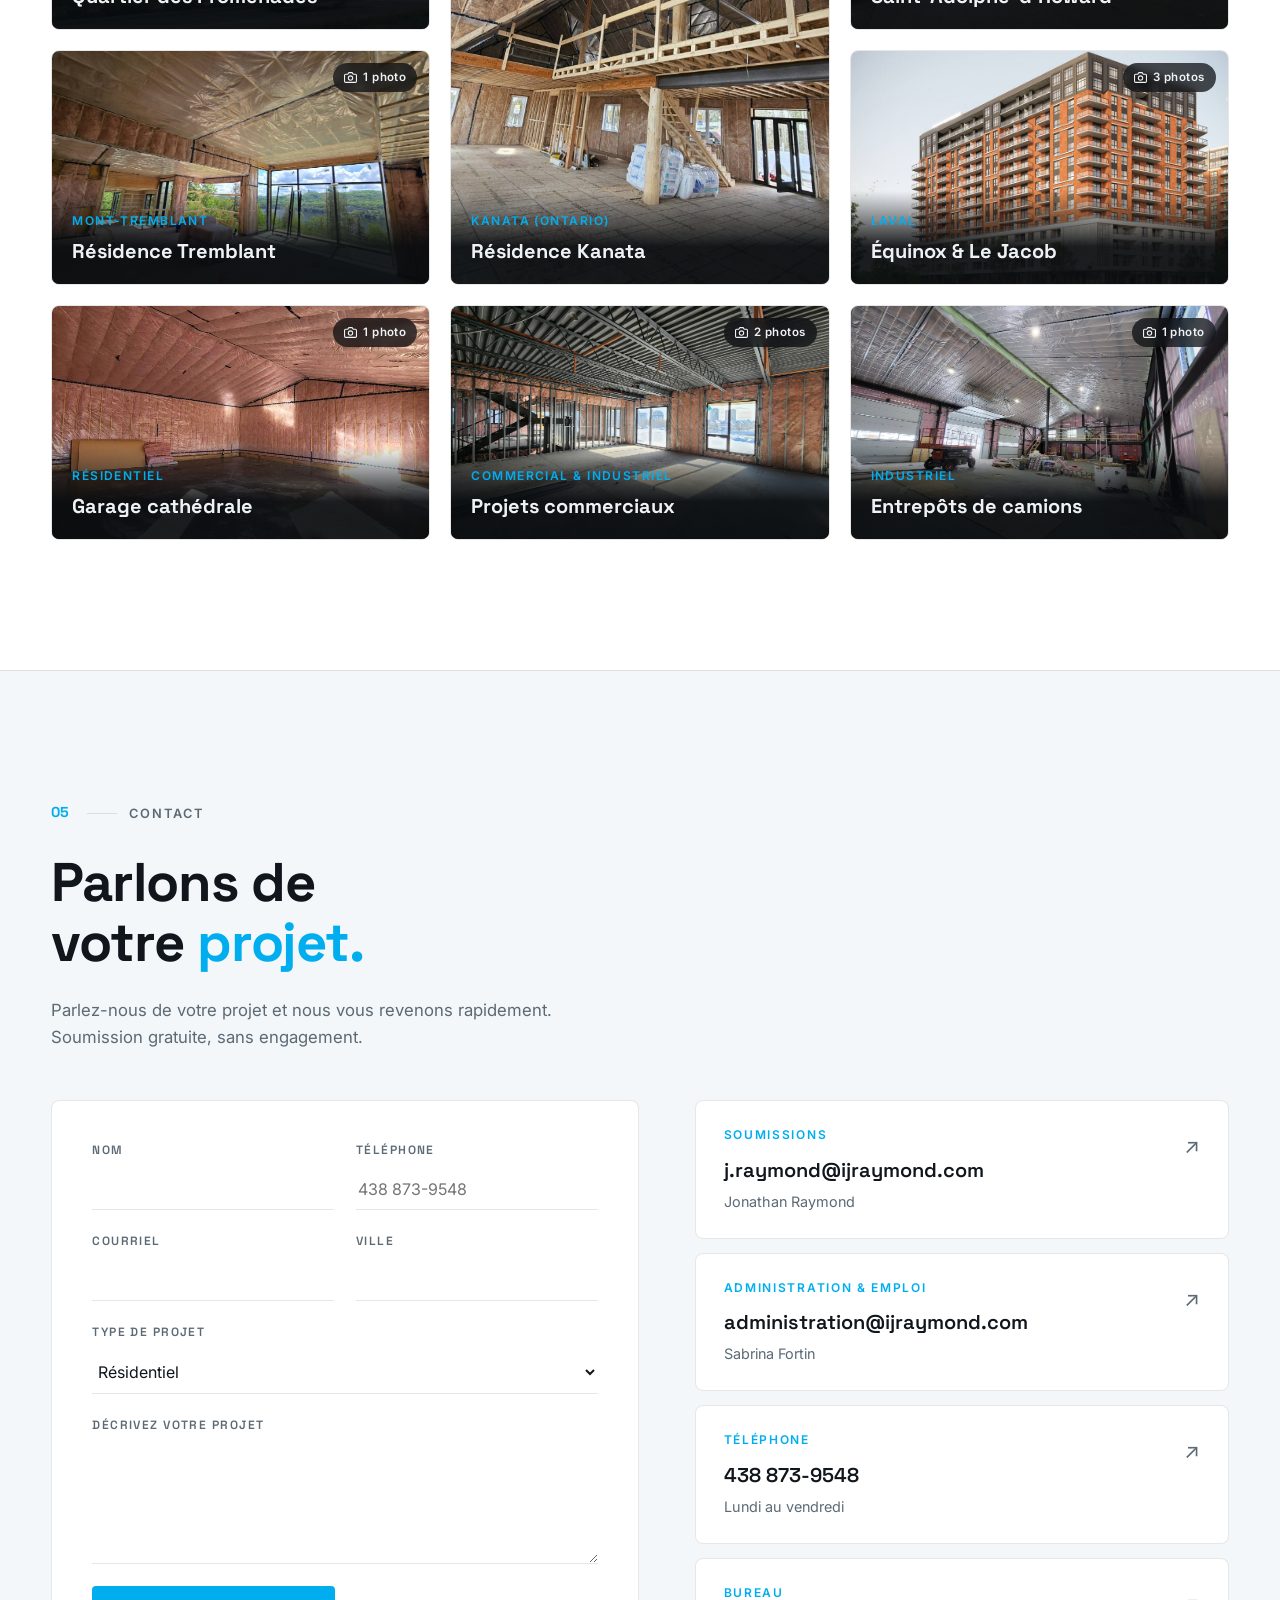
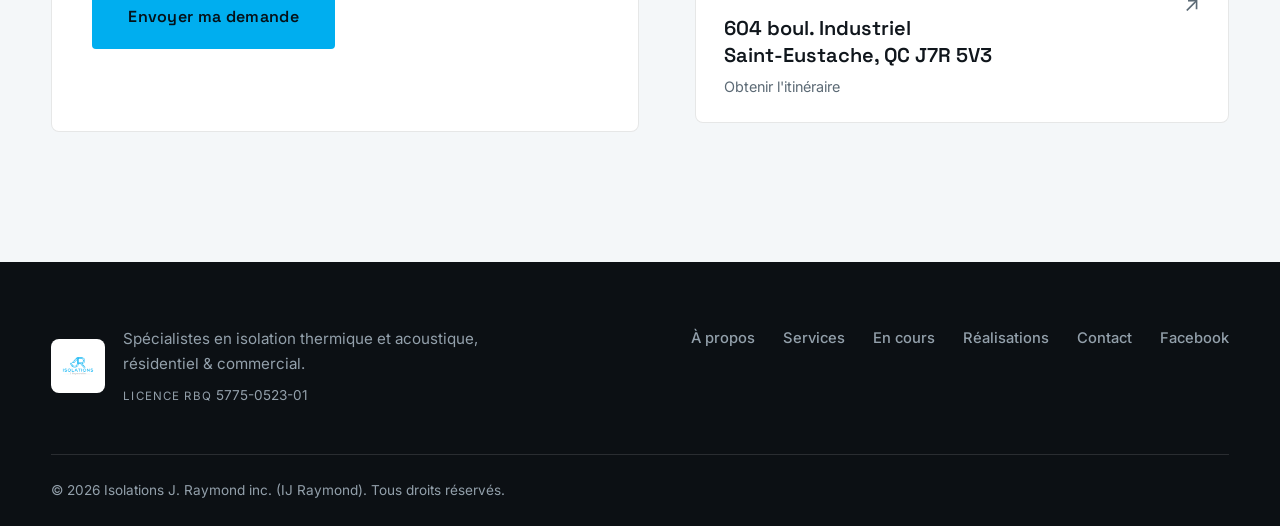
==== commit 7a3a26a6: "Barre de progression, navigation active et survol des cartes de services Trois ajouts pour donner de" ====
--- a/index.html
+++ b/index.html
@@ -67,6 +67,8 @@
     <script src="https://challenges.cloudflare.com/turnstile/v0/api.js?render=explicit&amp;onload=onTurnstileLoad" defer></script>
 </head>
 <body>
+    <div class="scroll-progress" id="scrollProgress" aria-hidden="true"></div>
+
     <!-- Header -->
     <header class="header" id="header">
         <div class="container header-inner">
--- a/styles.css
+++ b/styles.css
@@ -136,6 +136,21 @@
 }
 
 /* ===== Header ===== */
+/* Reading progress. Sits above the header so it stays visible once the header
+   turns white, and scales rather than resizing so it never triggers layout. */
+.scroll-progress {
+    position: fixed;
+    top: 0;
+    left: 0;
+    z-index: 101;
+    width: 100%;
+    height: 2px;
+    background: var(--accent);
+    transform: scaleX(0);
+    transform-origin: 0 50%;
+    will-change: transform;
+}
+
 .header {
     position: fixed;
     inset: 0 0 auto 0;
@@ -156,6 +171,11 @@
 .header.scrolled .brand-name { color: #10161c; }
 .header.scrolled .nav-link { color: #4b565f; }
 .header.scrolled .nav-link:hover { color: #10161c; }
+
+/* Marks the section being read. Repeated for the scrolled header, whose own
+   rule would otherwise win on specificity. */
+.nav-link.active,
+.header.scrolled .nav-link.active { color: var(--accent); }
 .header.scrolled .lang-toggle { color: #4b565f; border-color: rgba(0, 0, 0, 0.15); }
 .header.scrolled .lang-toggle:hover { color: var(--accent); border-color: var(--accent); }
 .header.scrolled .menu-toggle span { background: #10161c; }
@@ -584,6 +604,10 @@
 }
 
 .service-card:hover {
+    /* The project cards lift on hover and these did not, which read as one of
+       the two grids being inert. */
+    transform: translateY(-4px);
+    box-shadow: 0 18px 40px rgba(16, 22, 28, 0.1);
     border-color: rgba(0, 174, 239, 0.5);
     transform: translateY(-4px);
     box-shadow: 0 18px 40px rgba(16, 22, 28, 0.1);
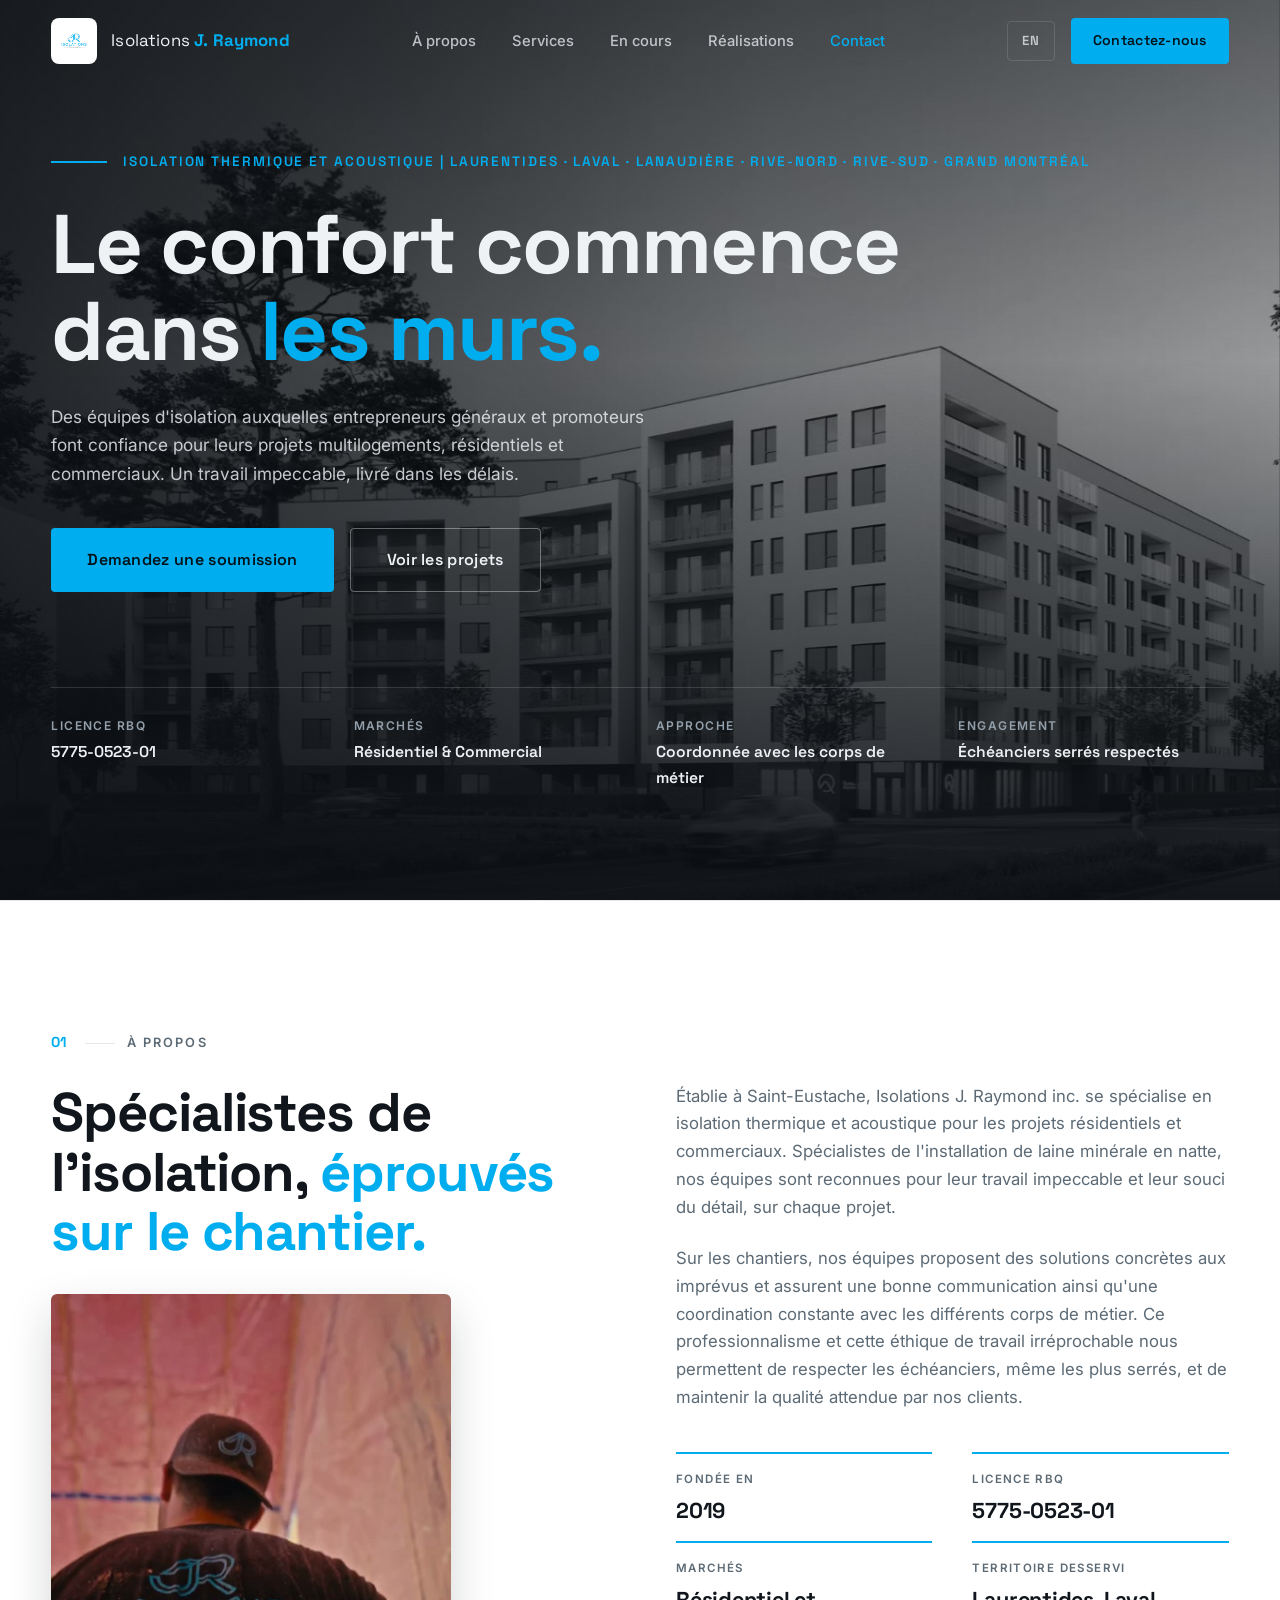
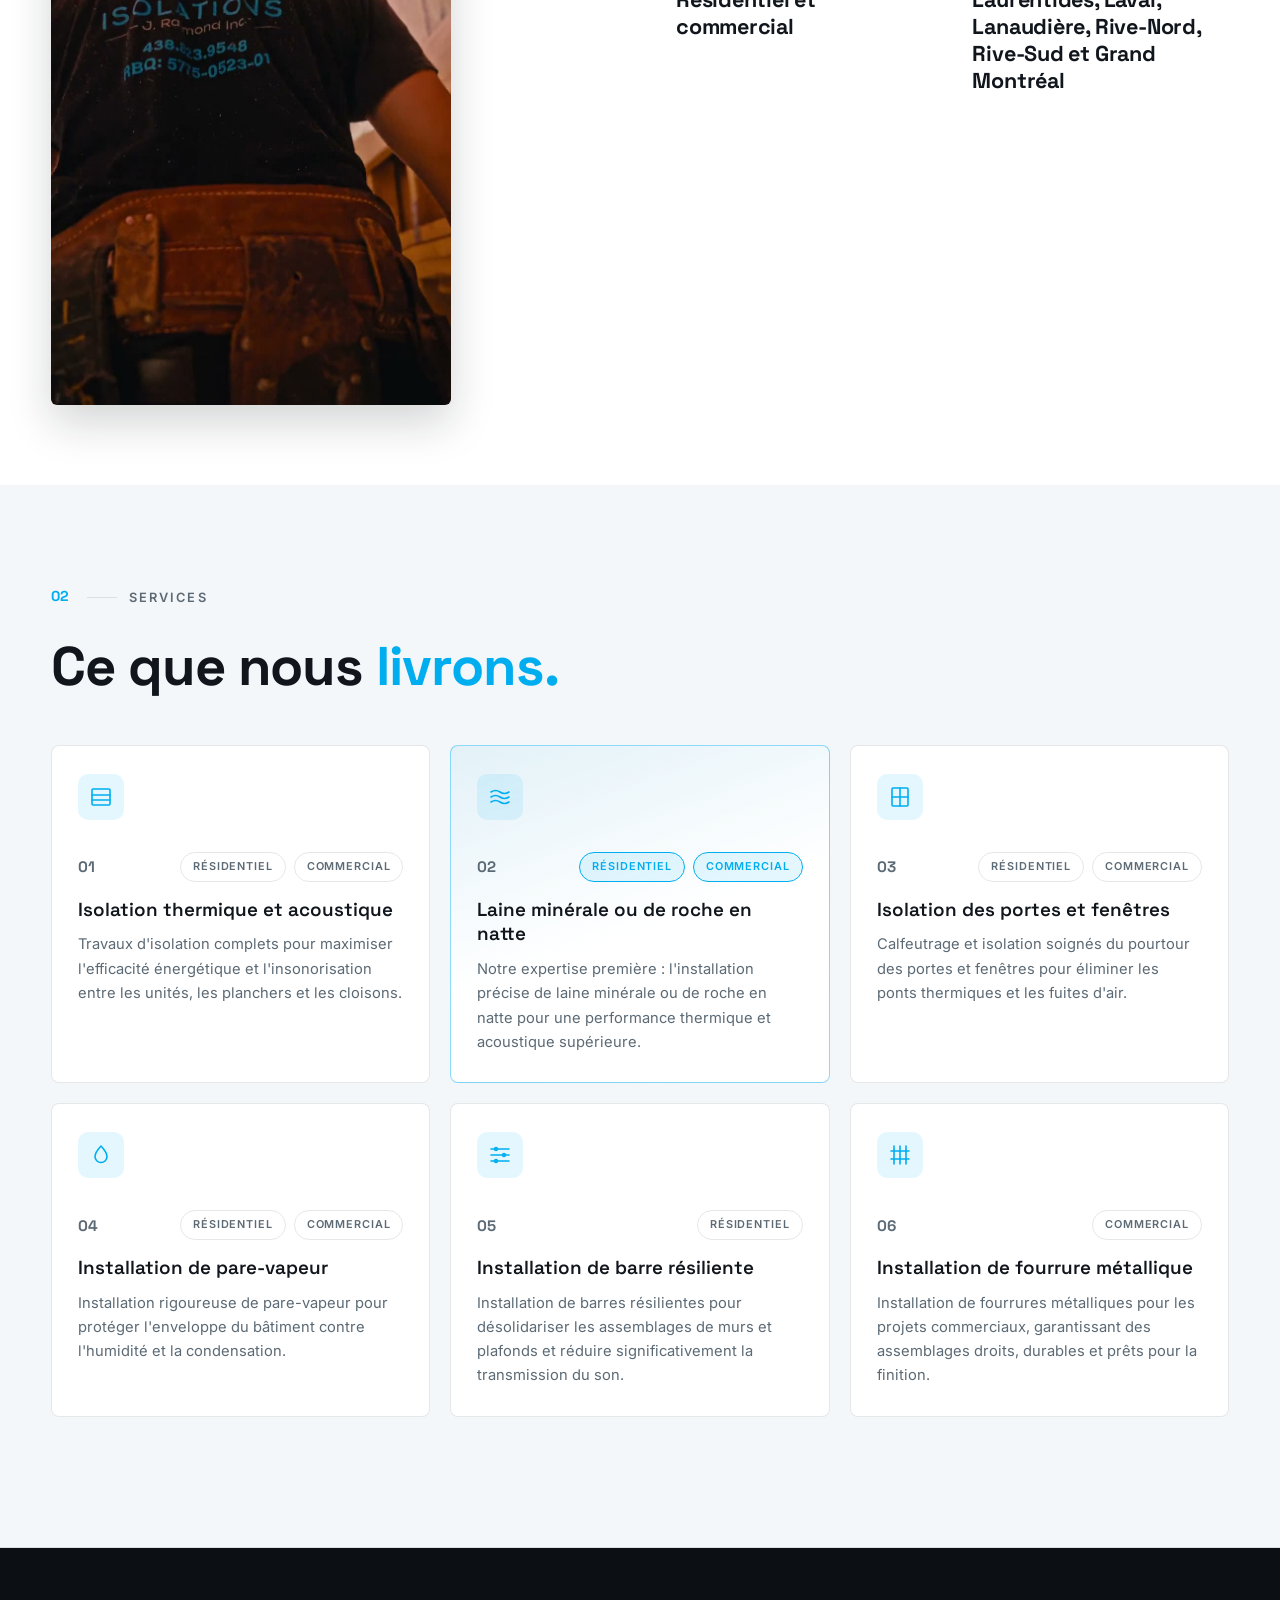
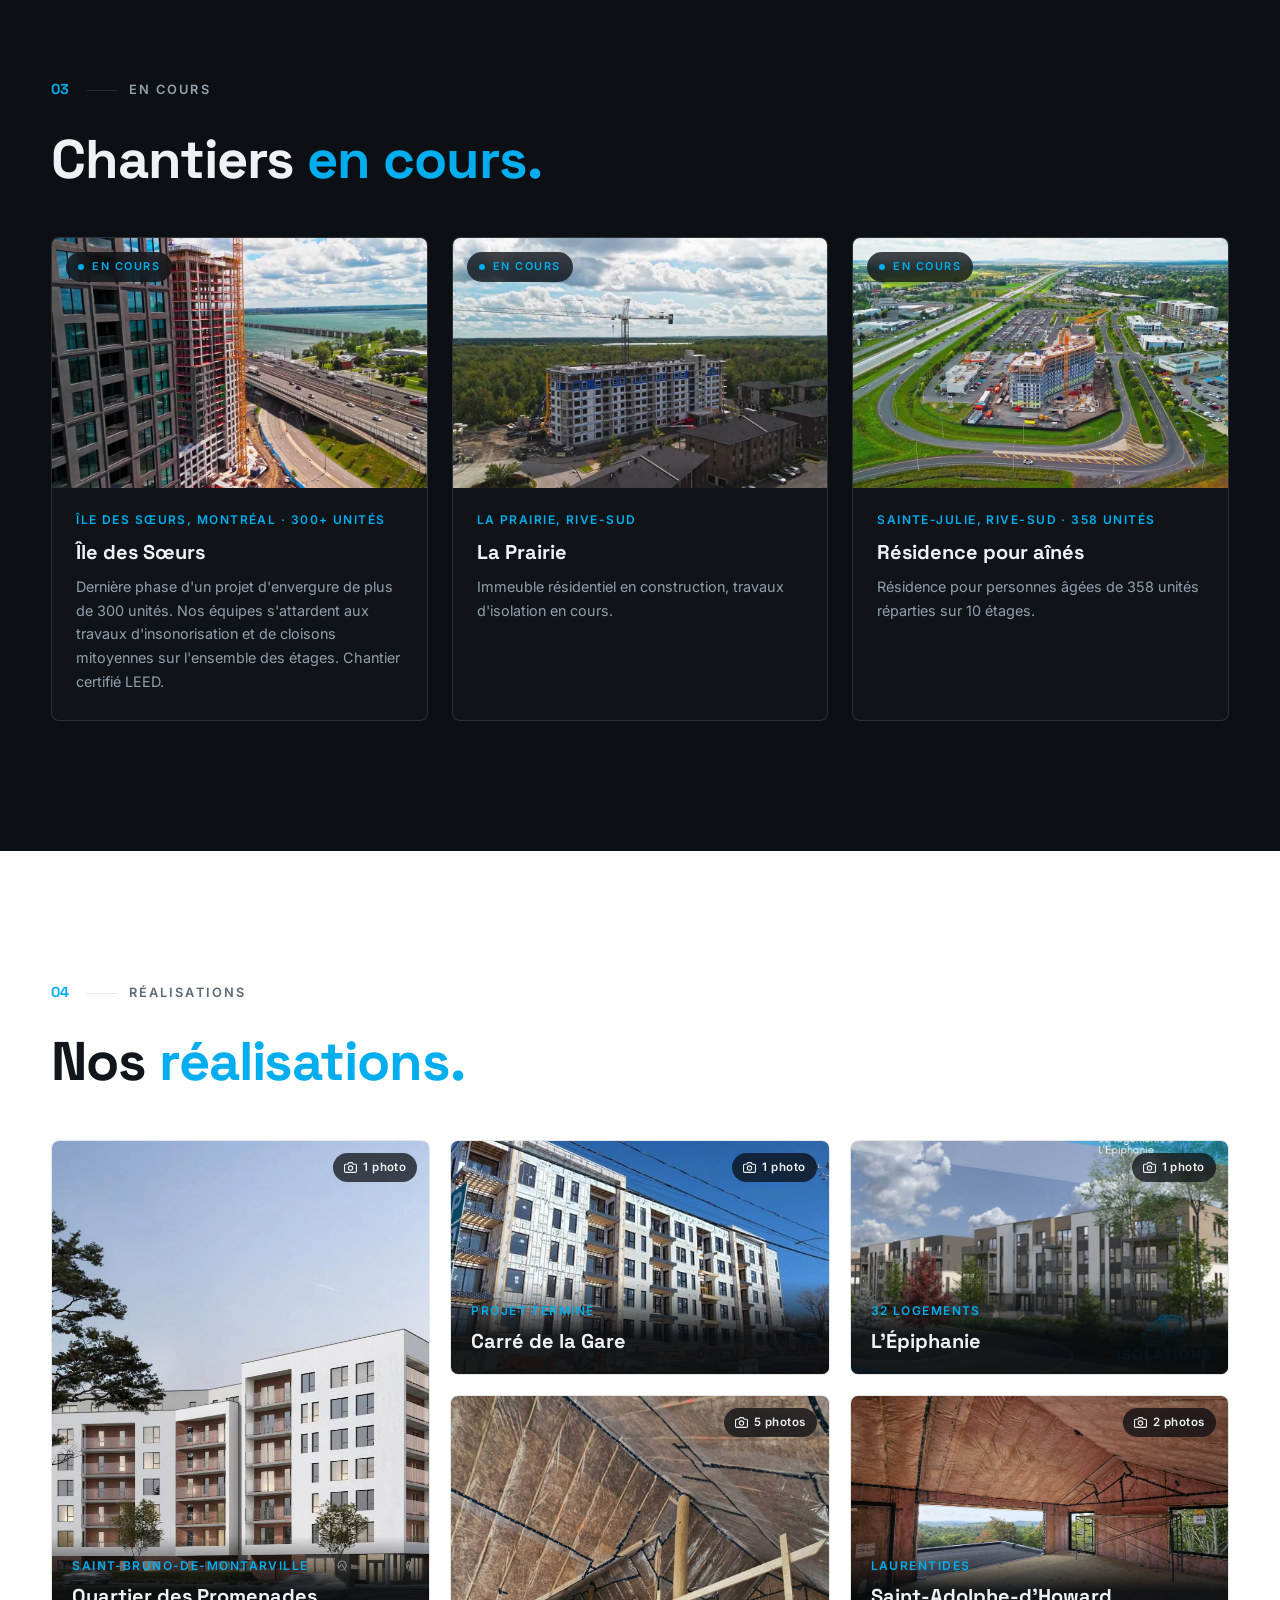
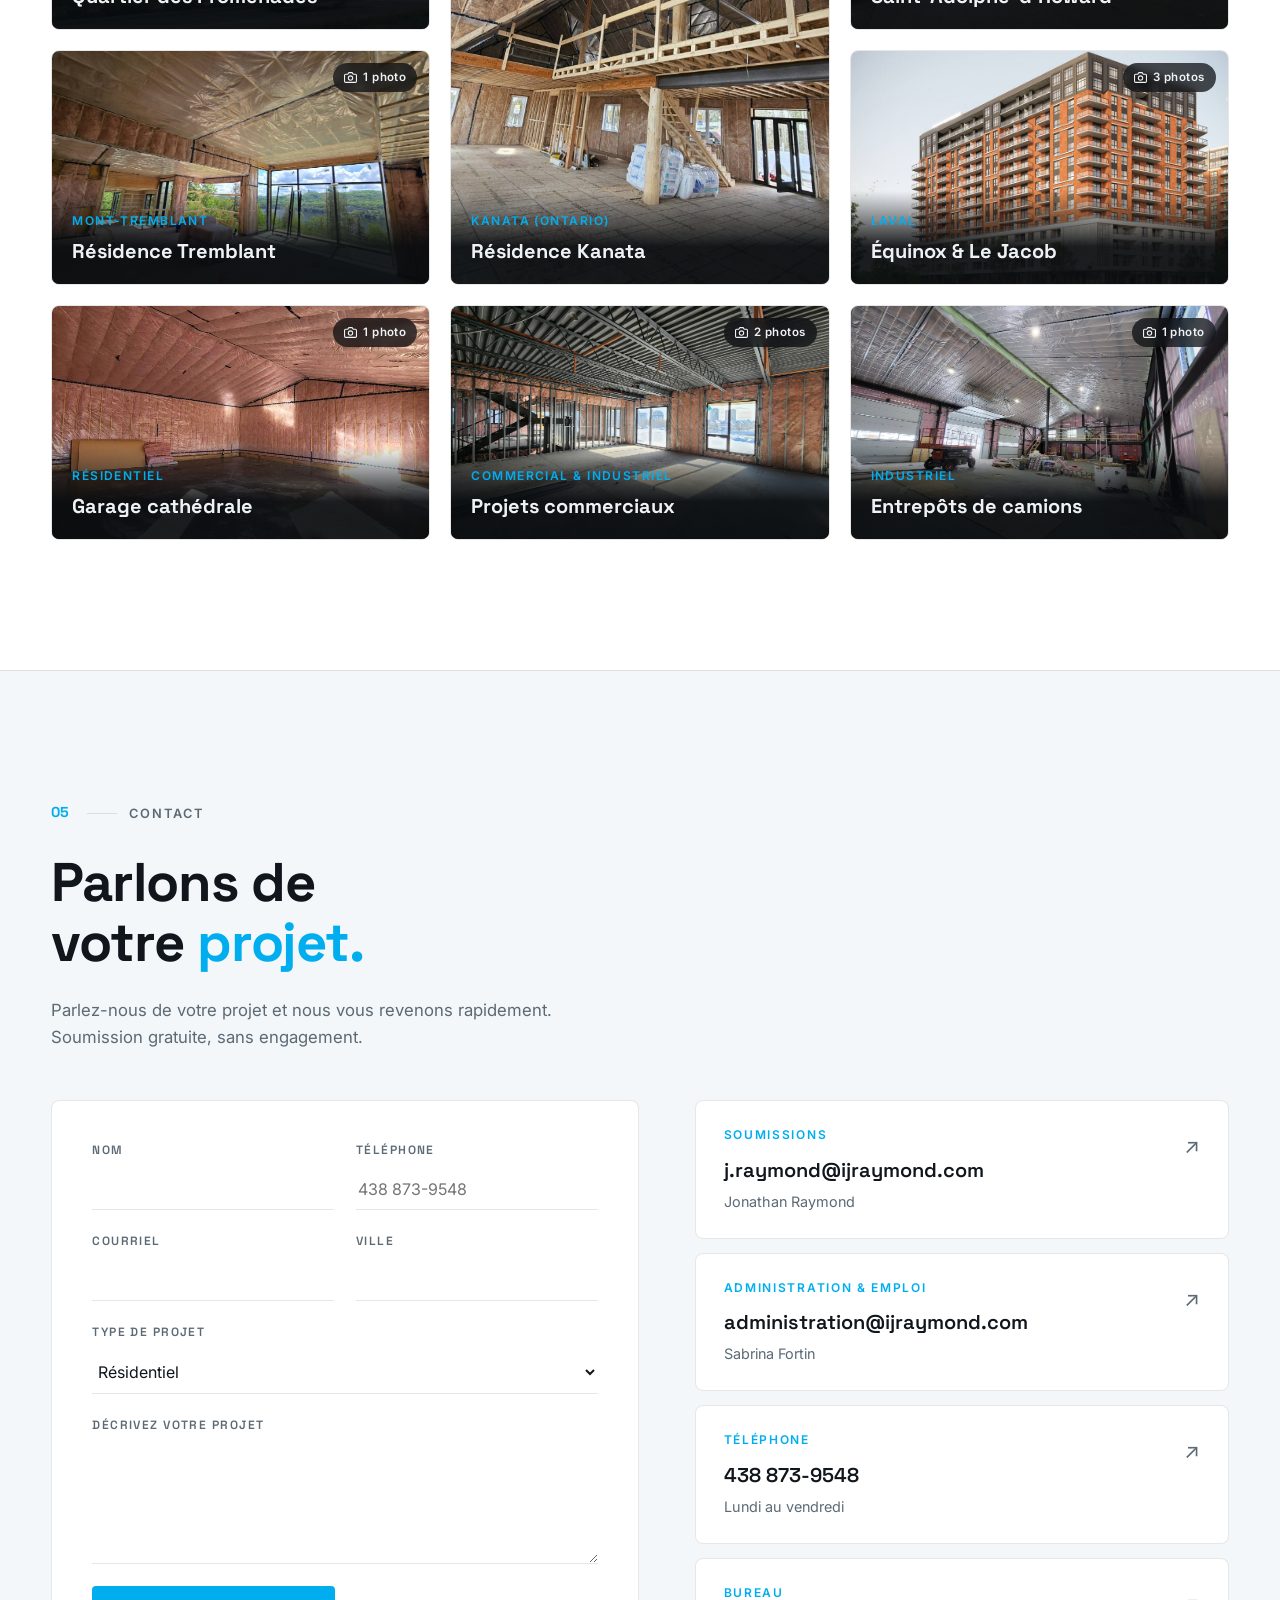
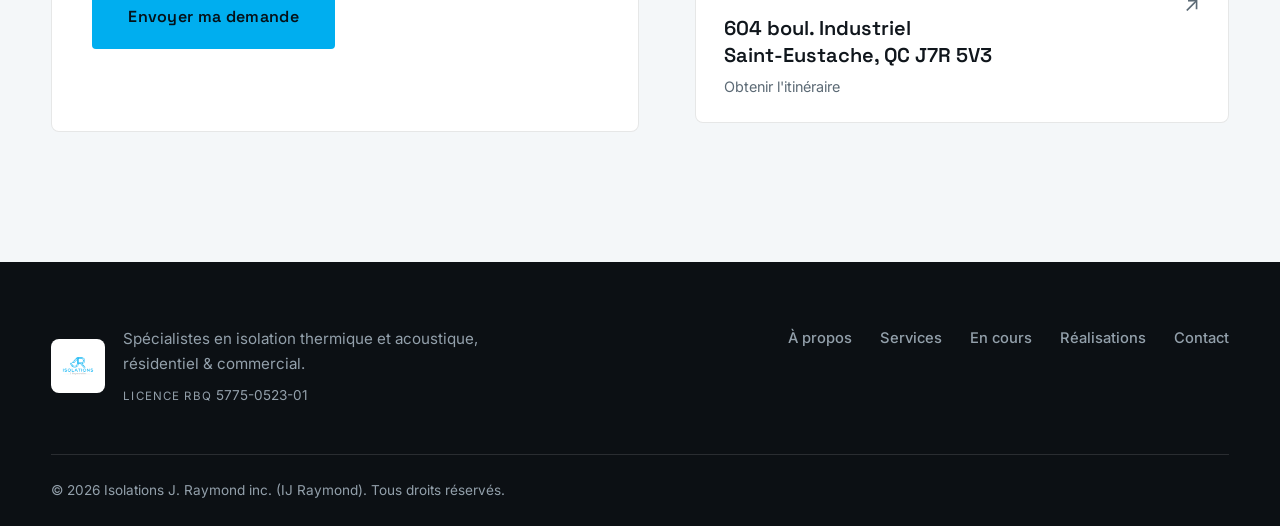
==== commit 7131f7cf: "Ajout de En cours au menu, retrait de Facebook, libelles uniformises Le menu ne montrait pas la sect" ====
--- a/index.html
+++ b/index.html
@@ -80,7 +80,8 @@
             <nav class="nav" id="navDesktop">
                 <a href="#about" class="nav-link" data-en="About" data-fr="À propos">À propos</a>
                 <a href="#services" class="nav-link" data-en="Services" data-fr="Services">Services</a>
-                <a href="#projects" class="nav-link" data-en="Projects" data-fr="Projets">Projets</a>
+                <a href="#encours" class="nav-link" data-en="In progress" data-fr="En cours">En cours</a>
+                <a href="#projects" class="nav-link" data-en="Projects" data-fr="Réalisations">Réalisations</a>
                 <a href="#contact" class="nav-link" data-en="Contact" data-fr="Contact">Contact</a>
             </nav>
 
@@ -99,7 +100,8 @@
         <nav class="mobile-nav">
             <a href="#about" class="mobile-link" data-en="About" data-fr="À propos">À propos</a>
             <a href="#services" class="mobile-link" data-en="Services" data-fr="Services">Services</a>
-            <a href="#projects" class="mobile-link" data-en="Projects" data-fr="Projets">Projets</a>
+            <a href="#encours" class="mobile-link" data-en="In progress" data-fr="En cours">En cours</a>
+            <a href="#projects" class="mobile-link" data-en="Projects" data-fr="Réalisations">Réalisations</a>
             <a href="#contact" class="mobile-link" data-en="Contact" data-fr="Contact">Contact</a>
             <a href="#contact" class="btn btn-solid mobile-cta" data-en="Contact Us" data-fr="Contactez-nous">Contactez-nous</a>
             <button class="lang-toggle mobile-lang" aria-label="Toggle language"><span class="mobile-lang-text">EN</span></button>
@@ -550,8 +552,6 @@
                 <a href="#encours" data-en="In progress" data-fr="En cours">En cours</a>
                 <a href="#projects" data-en="Projects" data-fr="Réalisations">Réalisations</a>
                 <a href="#contact" data-en="Contact" data-fr="Contact">Contact</a>
-                <!-- TODO: mettre l'URL exacte de la page Facebook du client -->
-                <a href="#" target="_blank" rel="noopener">Facebook</a>
             </nav>
         </div>
         <div class="container footer-bottom">
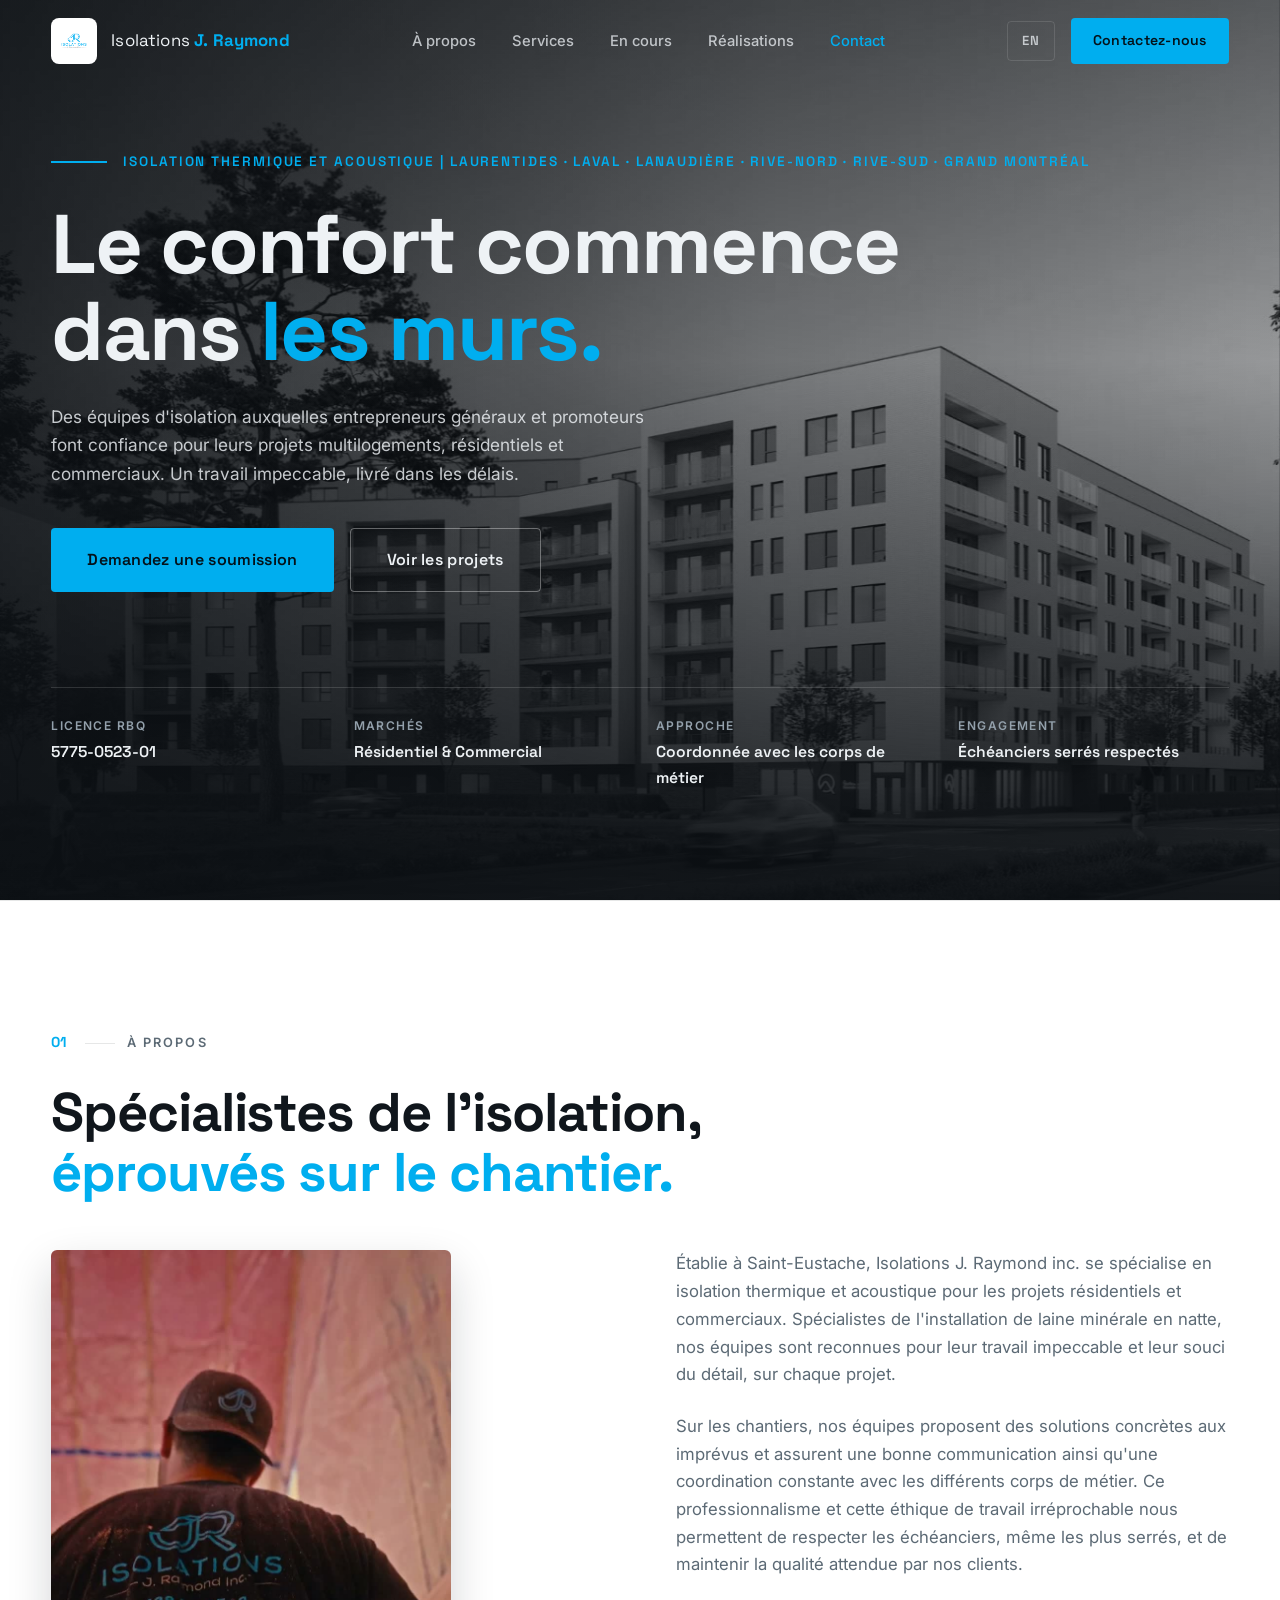
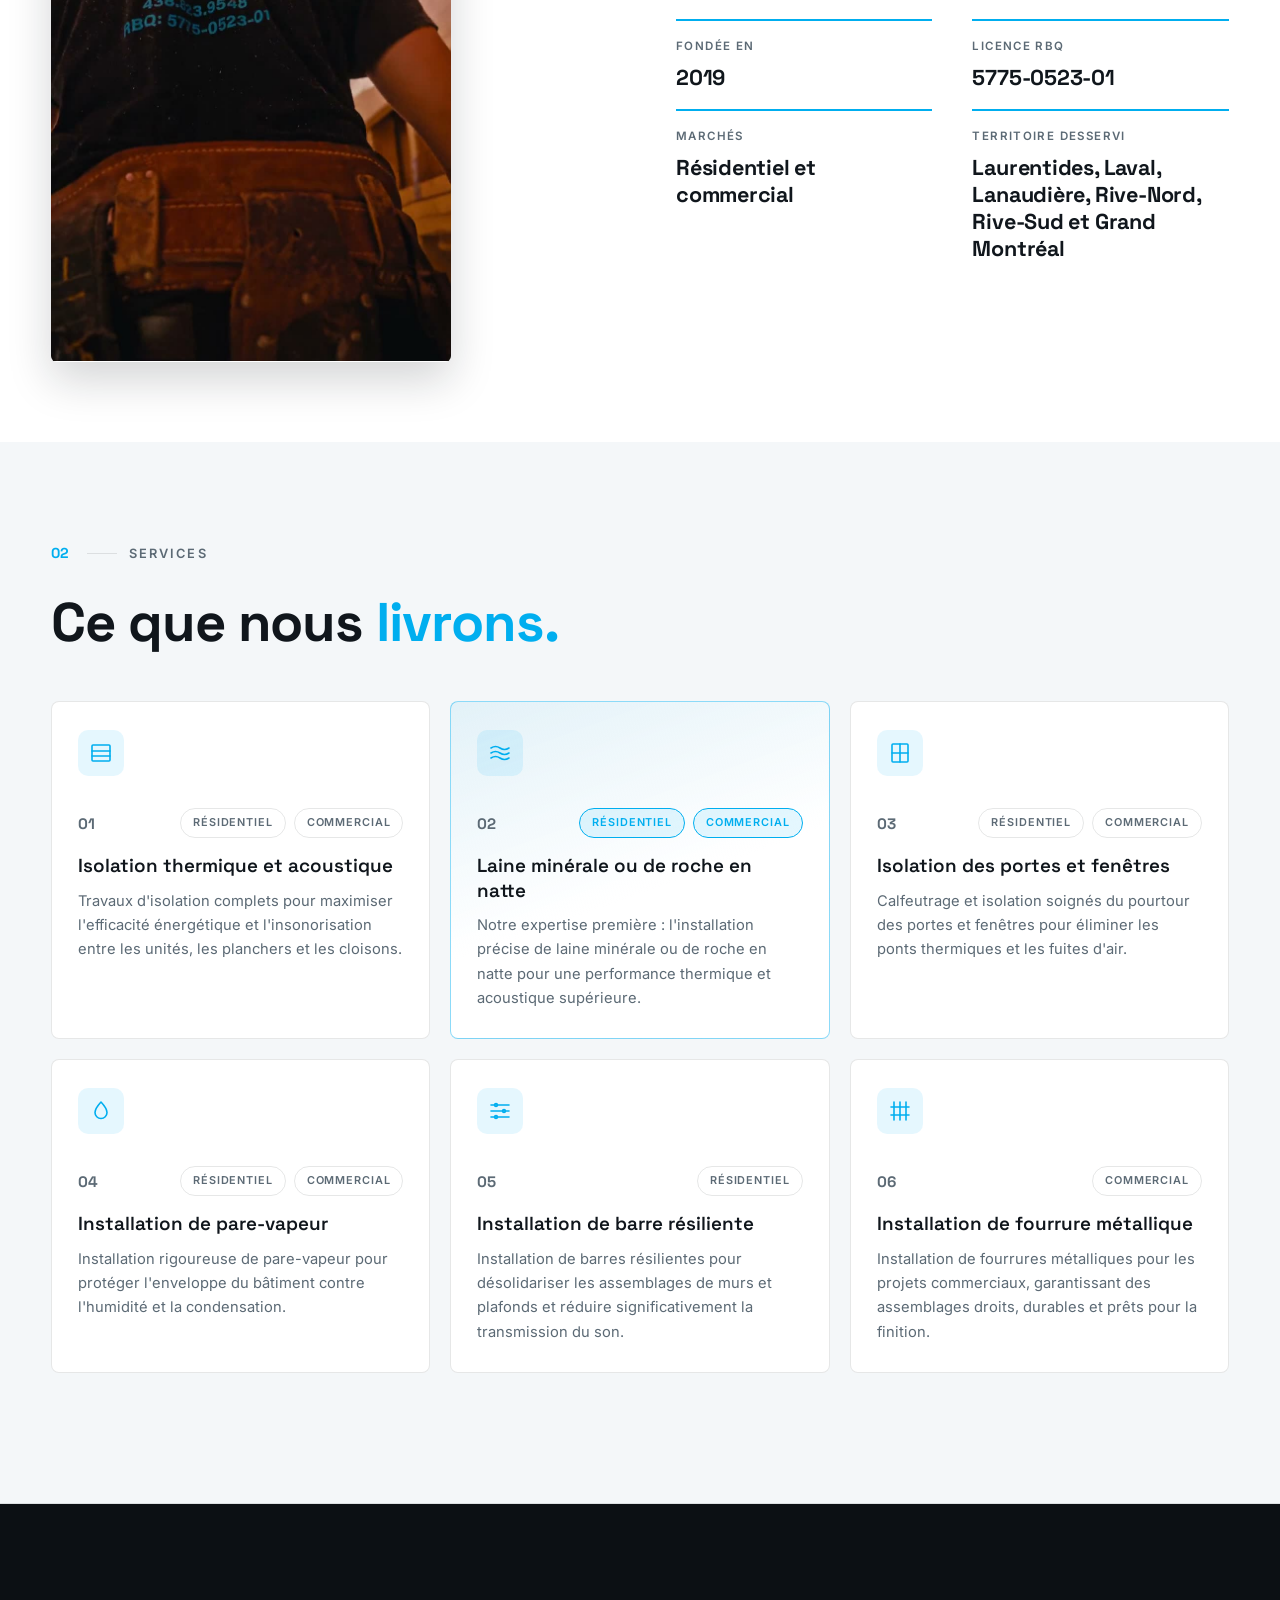
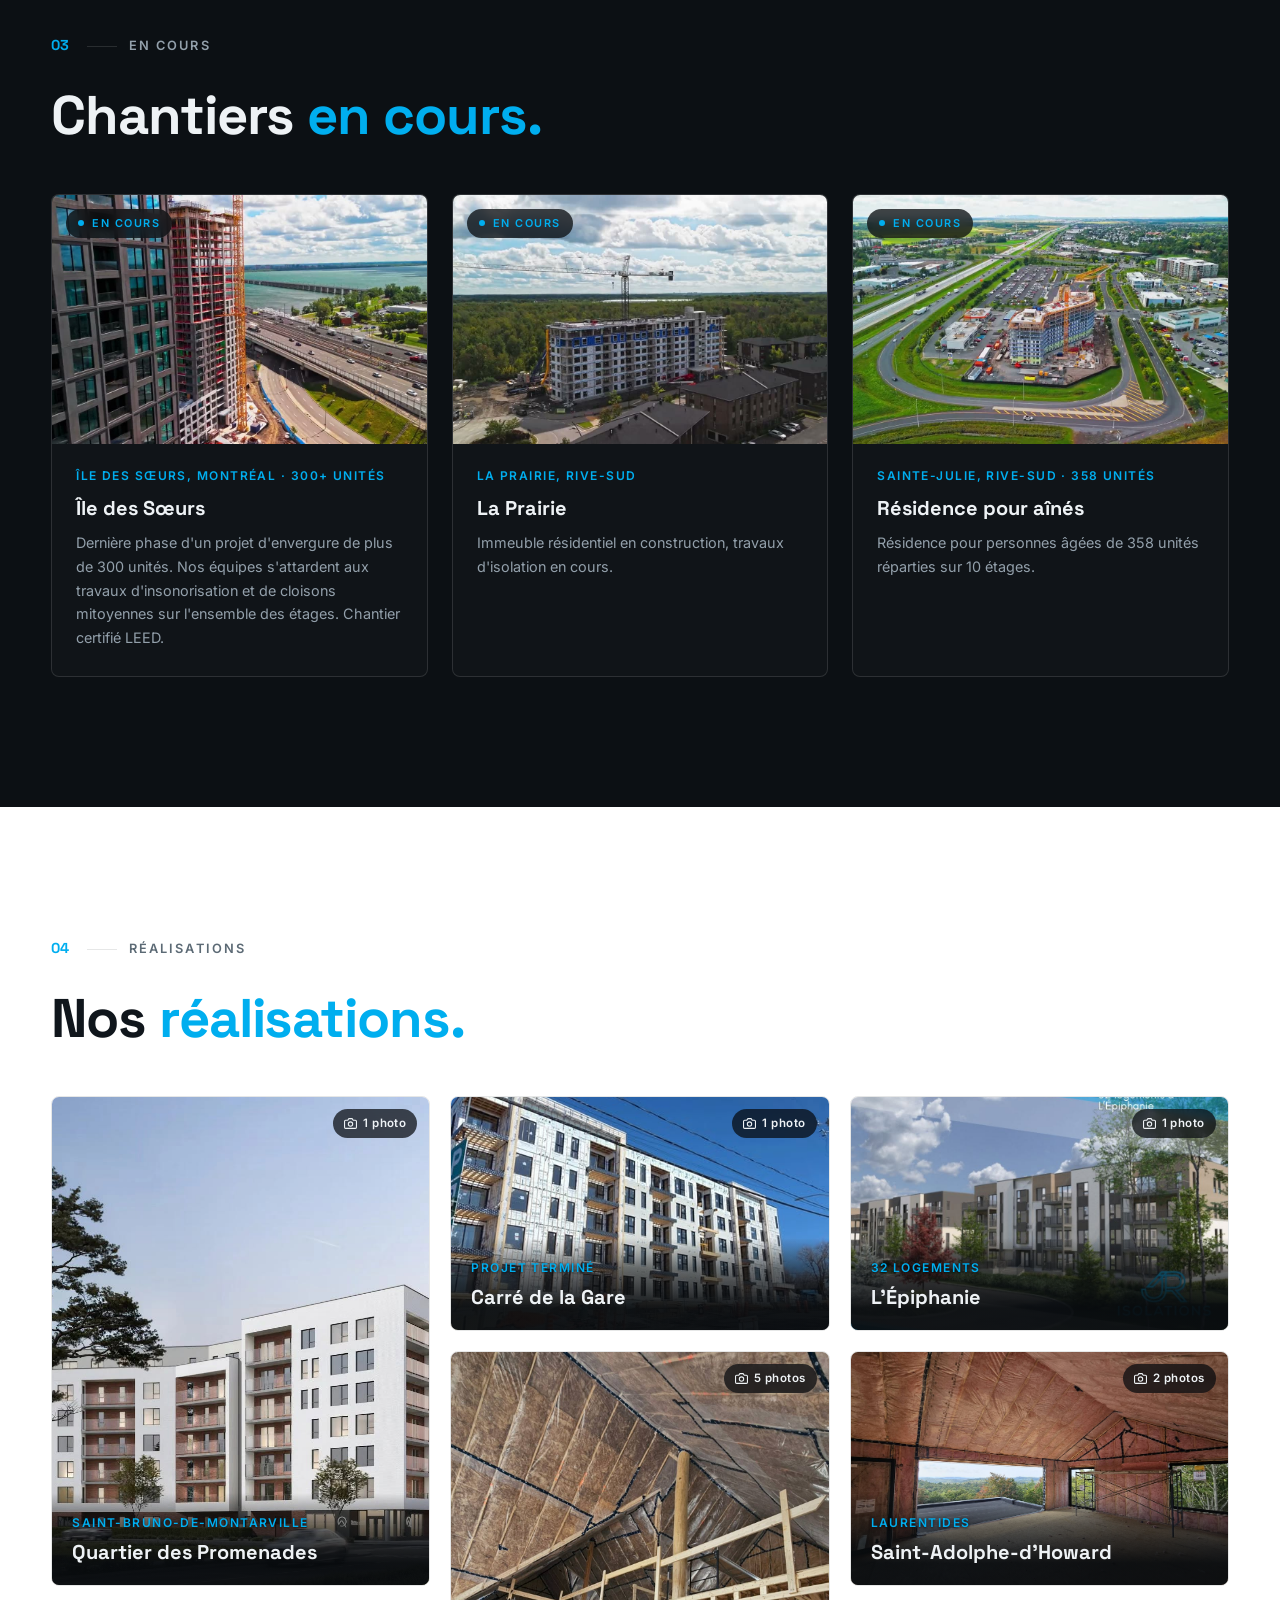
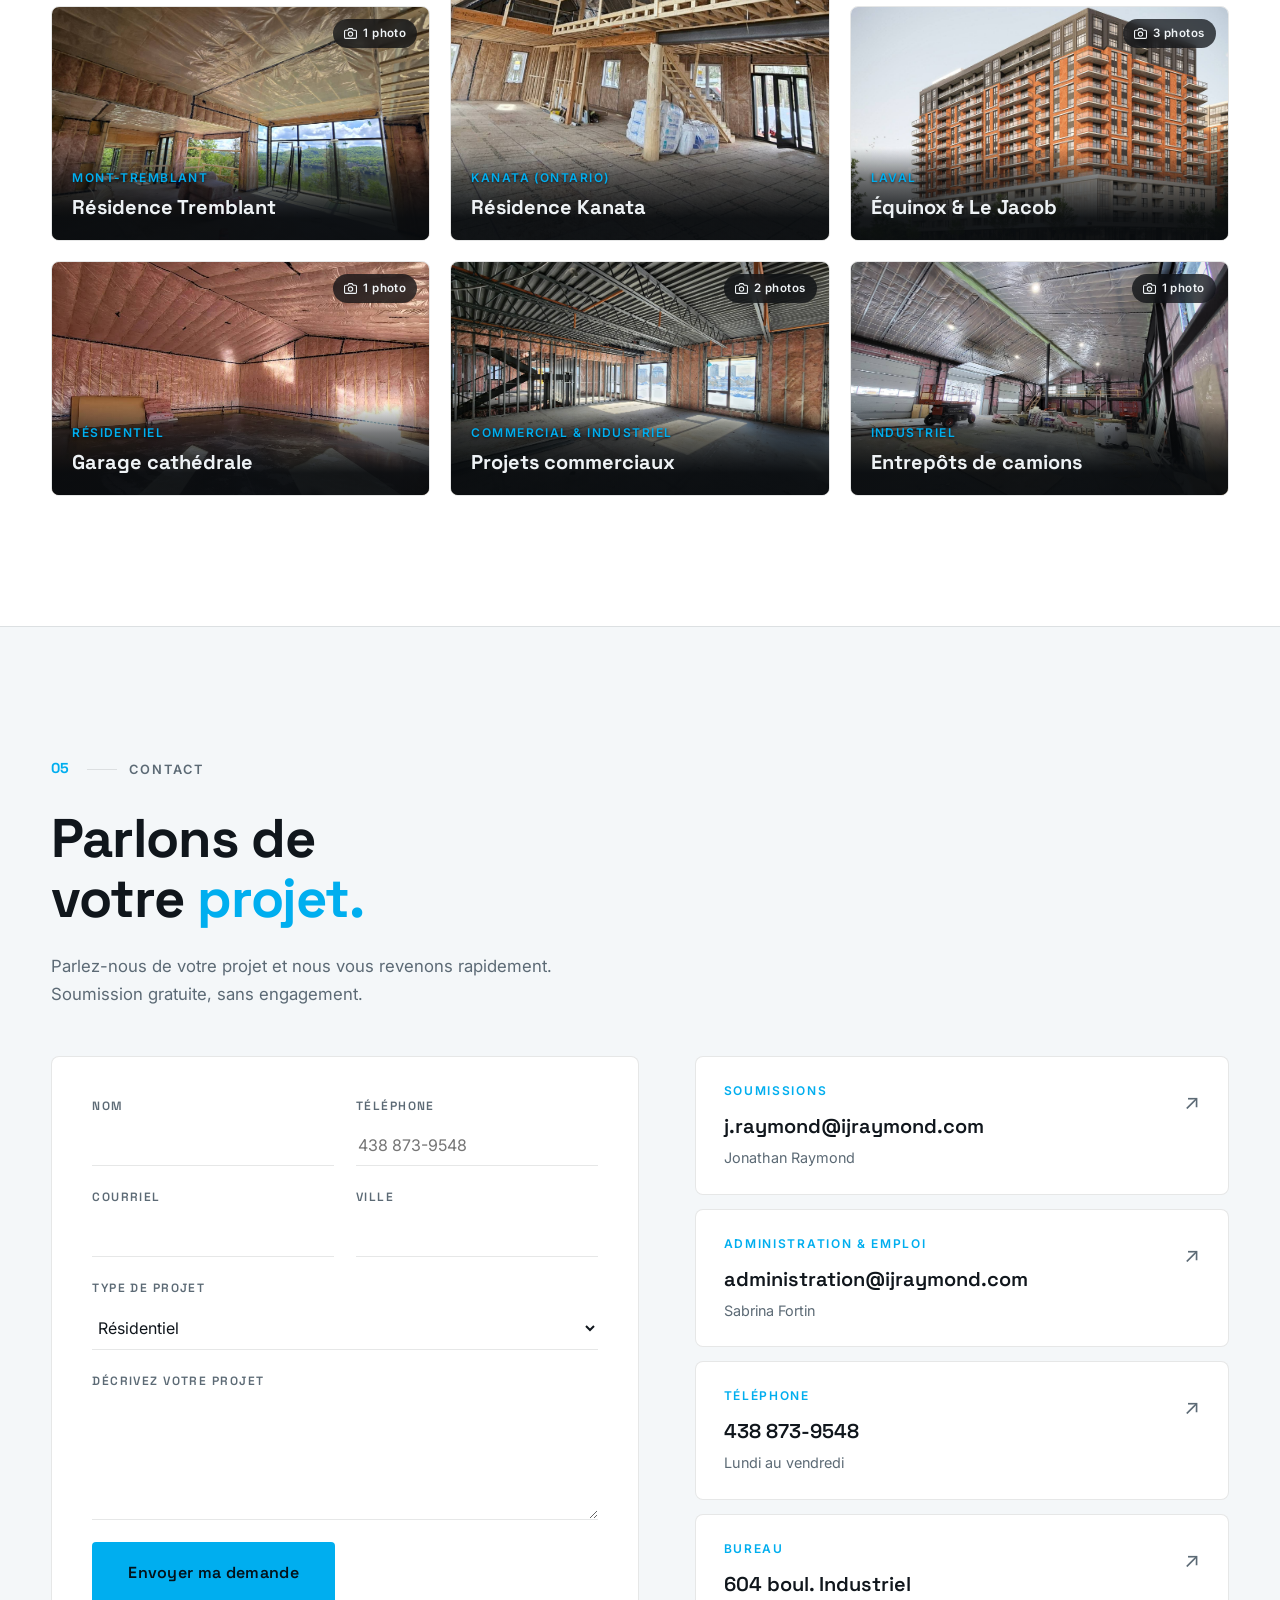
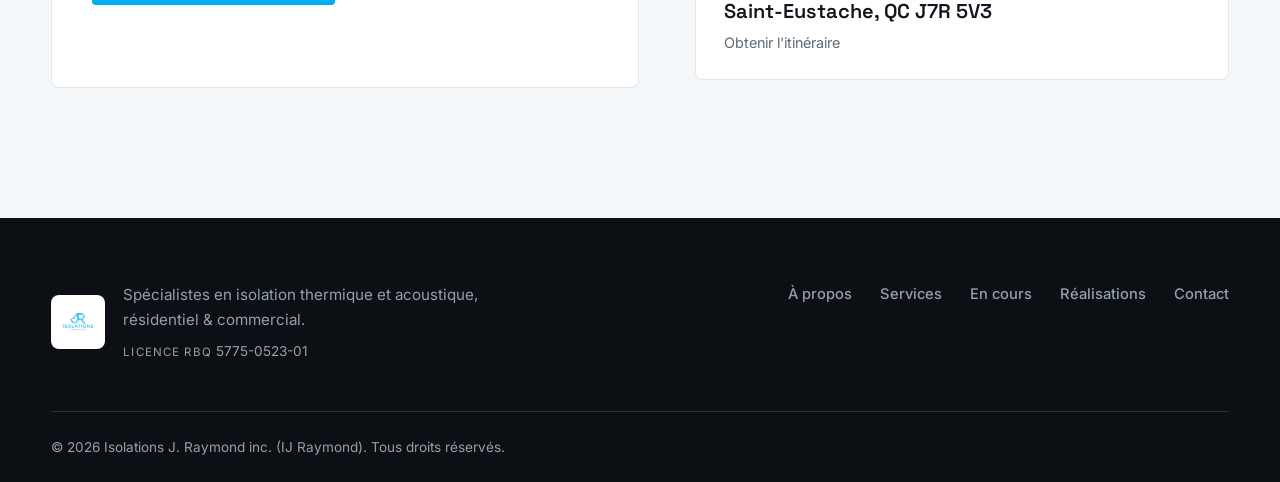
==== commit 17e9b303: "Le titre du A propos coiffe la section au lieu d'etre dans une colonne Colin trouvait que la section" ====
--- a/index.html
+++ b/index.html
@@ -156,9 +156,10 @@
                 <span class="section-index">01</span>
                 <span class="section-tag" data-en="About" data-fr="À propos">À propos</span>
             </div>
+            <h2 class="section-title reveal" data-en="Insulation specialists, <em>site-proven.</em>" data-fr="Spécialistes de l'isolation, <em>éprouvés sur le chantier.</em>">Spécialistes de l'isolation, <em>éprouvés sur le chantier.</em></h2>
+
             <div class="about-grid">
                 <div class="about-left">
-                    <h2 class="section-title reveal" data-en="Insulation specialists, <em>site-proven.</em>" data-fr="Spécialistes de l'isolation, <em>éprouvés sur le chantier.</em>">Spécialistes de l'isolation, <em>éprouvés sur le chantier.</em></h2>
                     <div class="about-video reveal" aria-label="Notre équipe à l'œuvre sur un chantier d'isolation">
                         <video class="autoplay-inview" muted loop playsinline preload="none" poster="intro-poster.jpg">
                             <source src="introVideo_web.webm" type="video/webm">
--- a/styles.css
+++ b/styles.css
@@ -523,7 +523,6 @@
 
 .about-left { position: sticky; top: 110px; }
 
-.about-left .section-title { margin-bottom: 32px; }
 
 .about-video {
     position: relative;
@@ -850,7 +849,10 @@
     position: absolute;
     inset: auto 0 0 0;
     padding: 20px;
-    background: linear-gradient(180deg, transparent 0%, rgba(8, 11, 14, 0.92) 55%);
+    /* The city sits at the very top of this block, where the old gradient was
+       still almost transparent. Darkening it earlier keeps the accent colour
+       readable over pale photos instead of recolouring the text. */
+    background: linear-gradient(180deg, transparent 0%, rgba(8, 11, 14, 0.55) 30%, rgba(8, 11, 14, 0.95) 70%);
     display: flex;
     flex-direction: column;
     gap: 4px;
@@ -866,6 +868,9 @@
     letter-spacing: 0.12em;
     text-transform: uppercase;
     color: var(--accent);
+    /* Second line of defence for the brightest photos, where the scrim alone
+       still leaves cyan short of a comfortable contrast ratio. */
+    text-shadow: 0 1px 3px rgba(8, 11, 14, 0.9);
 }
 
 .project-info h3 {
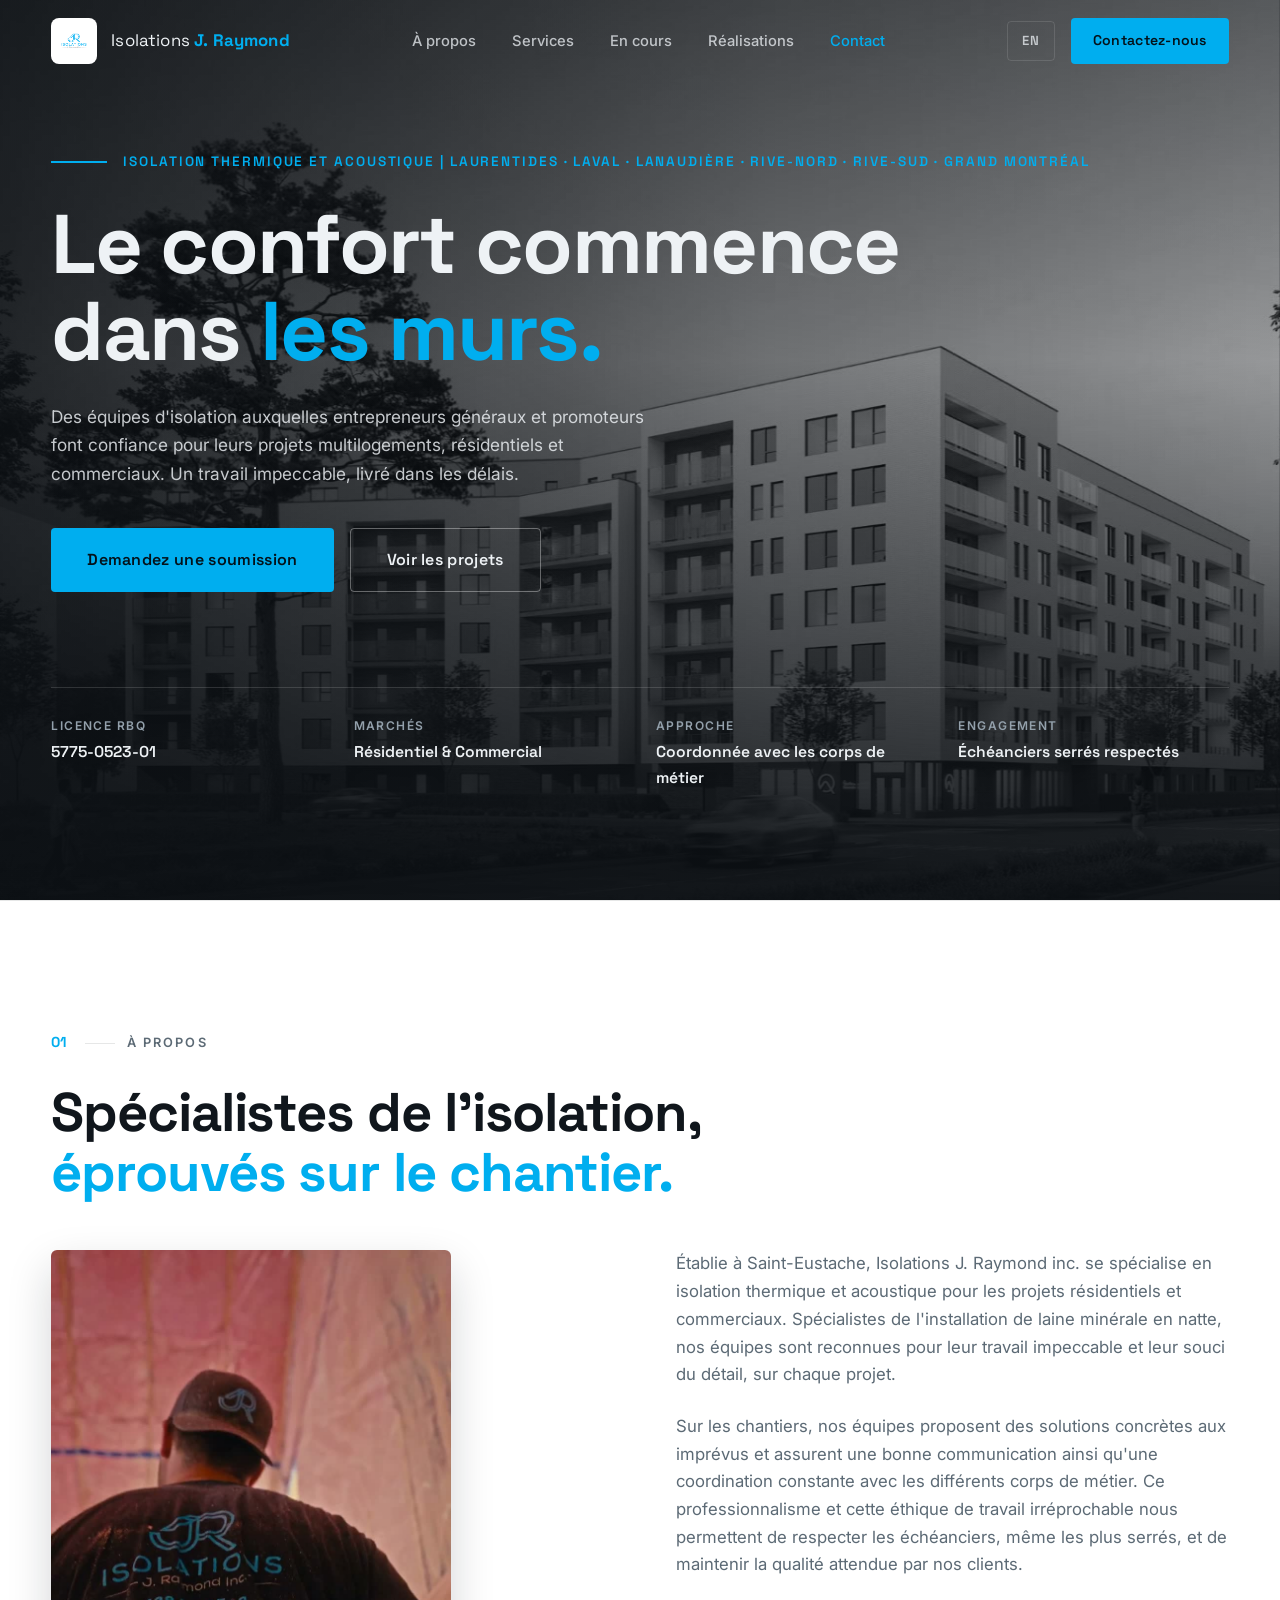
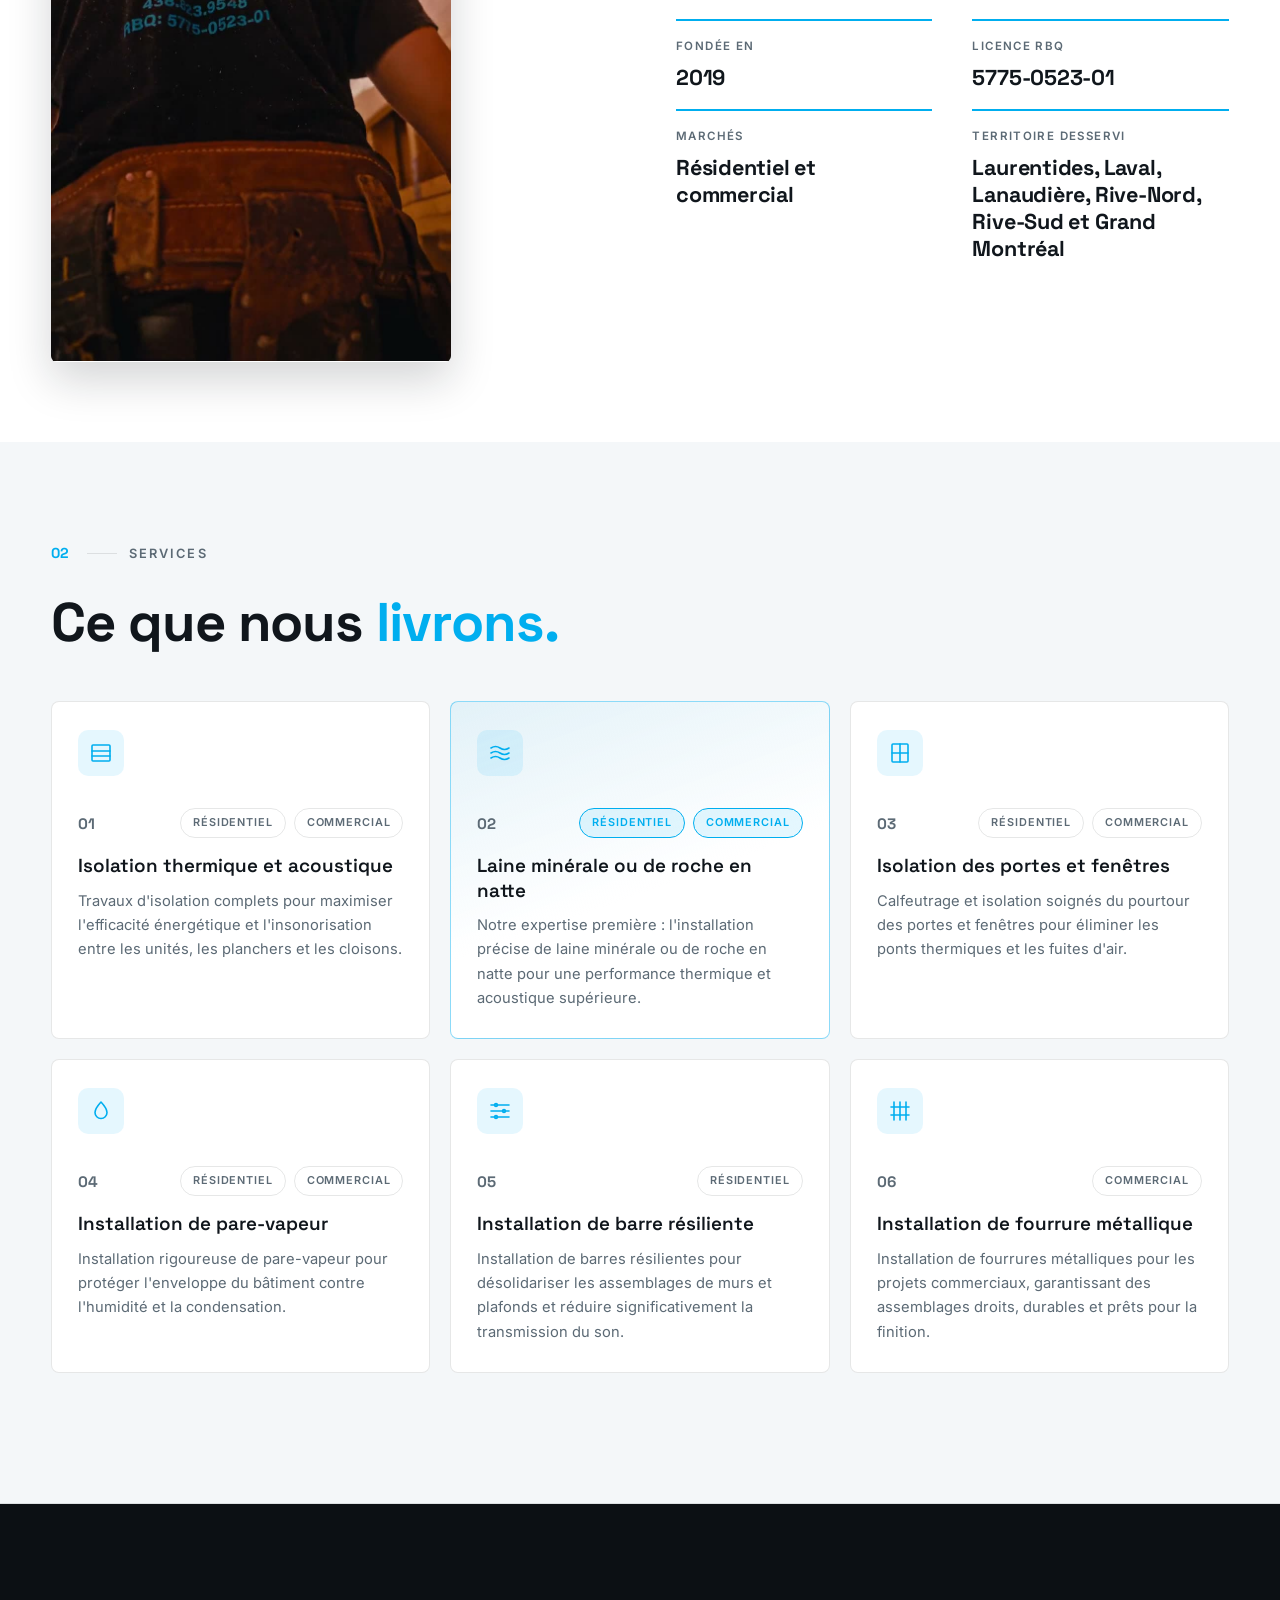
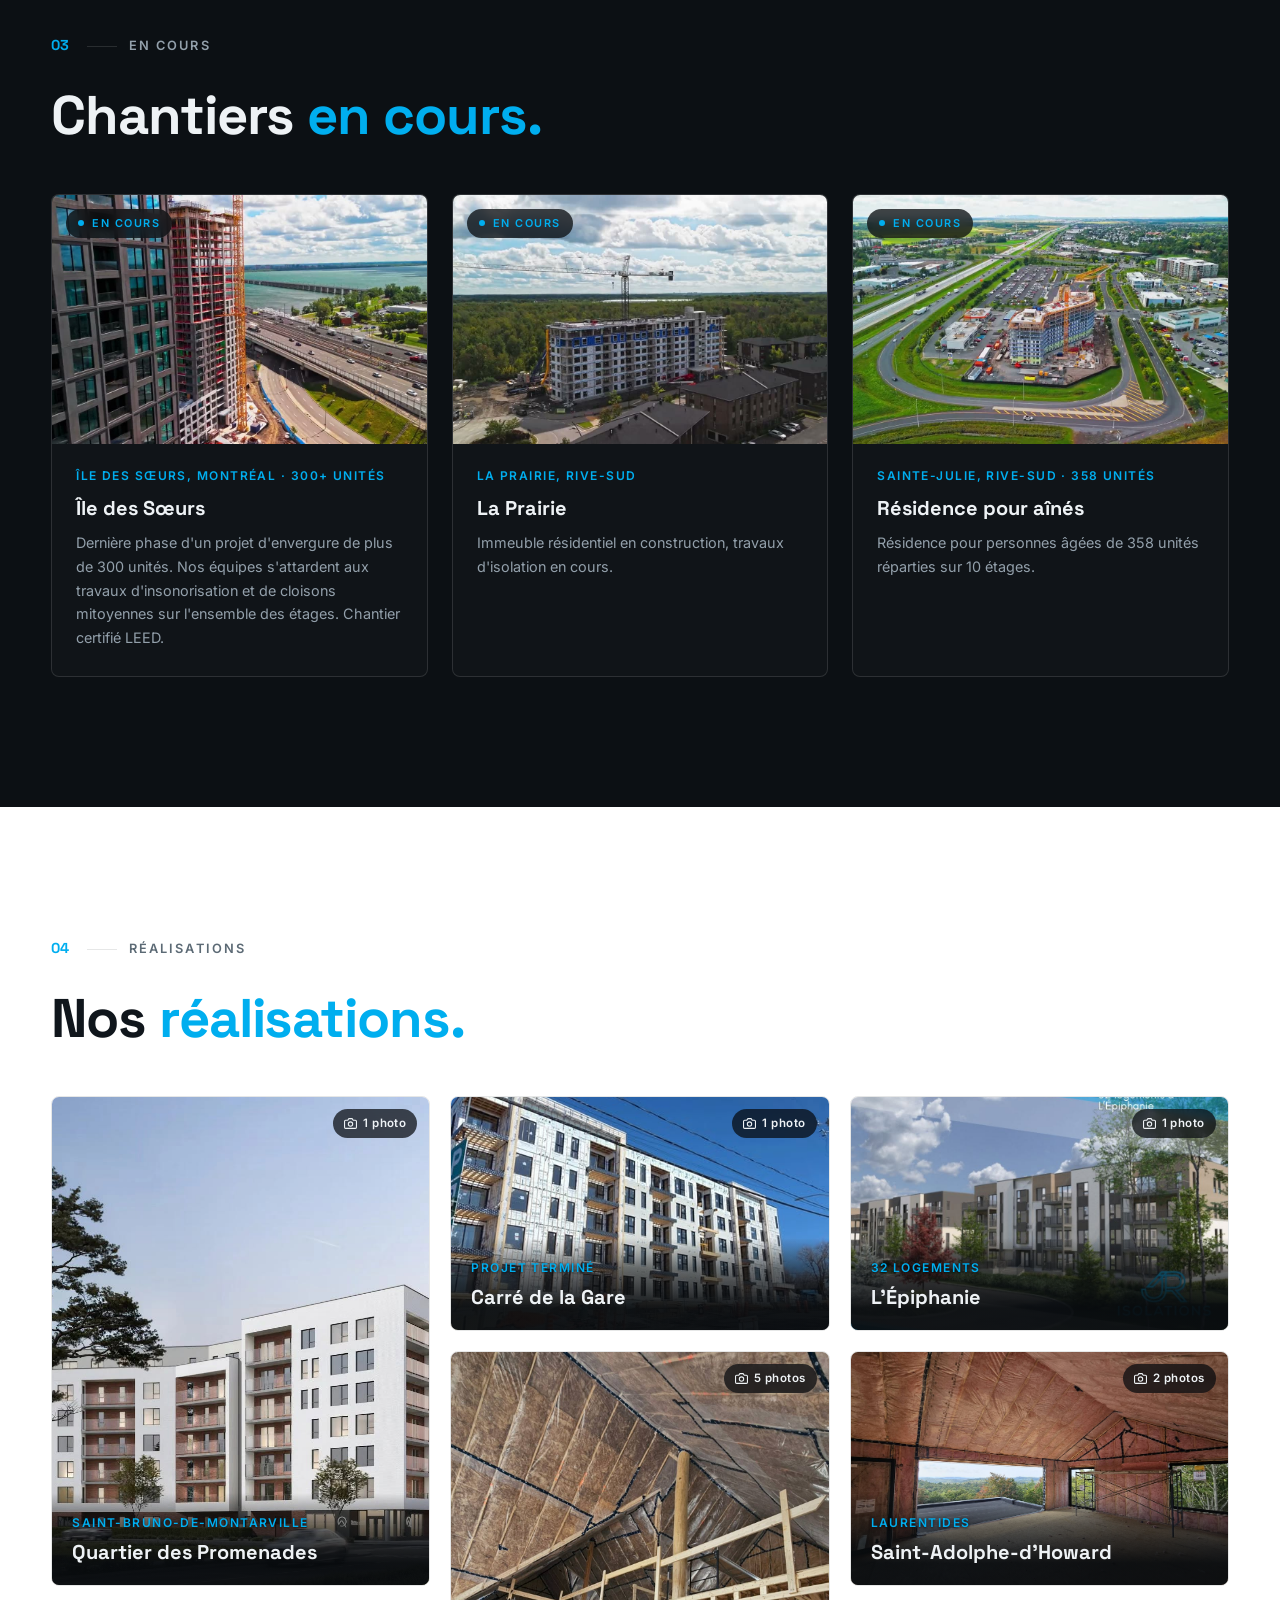
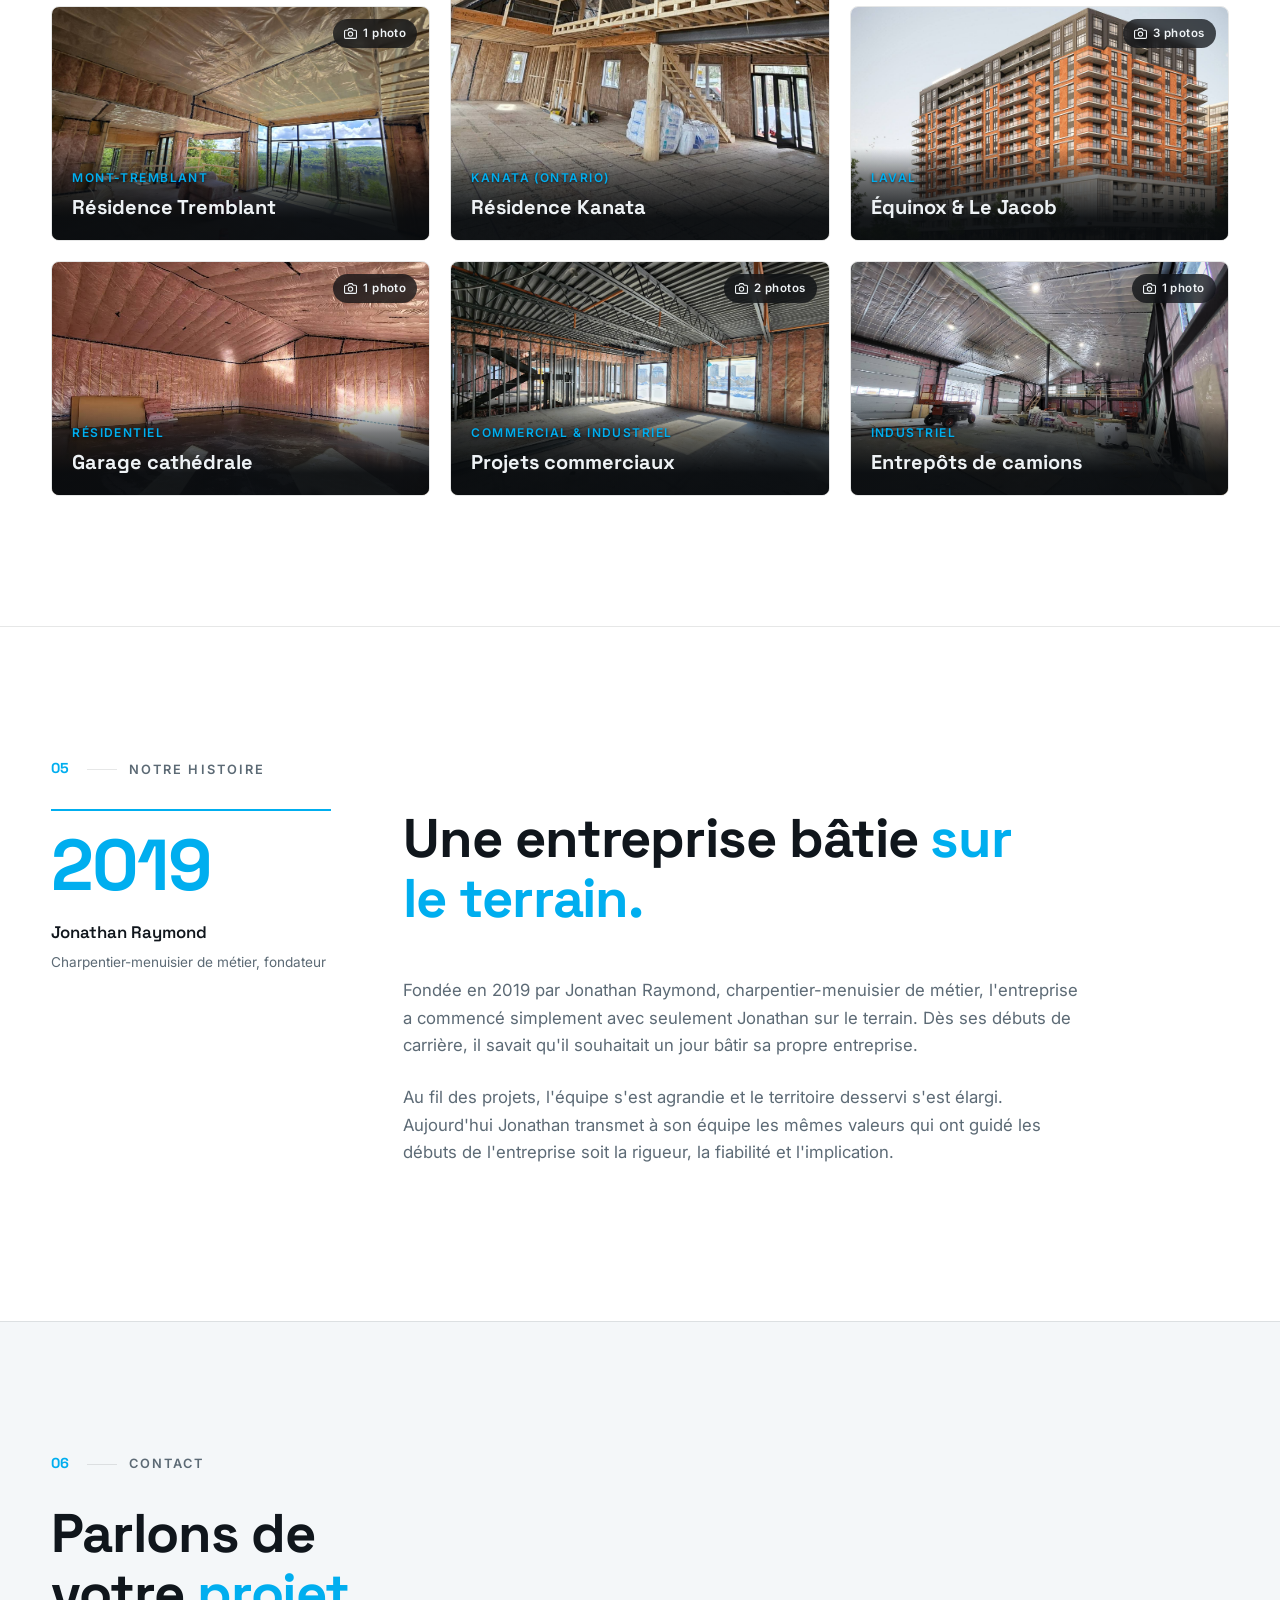
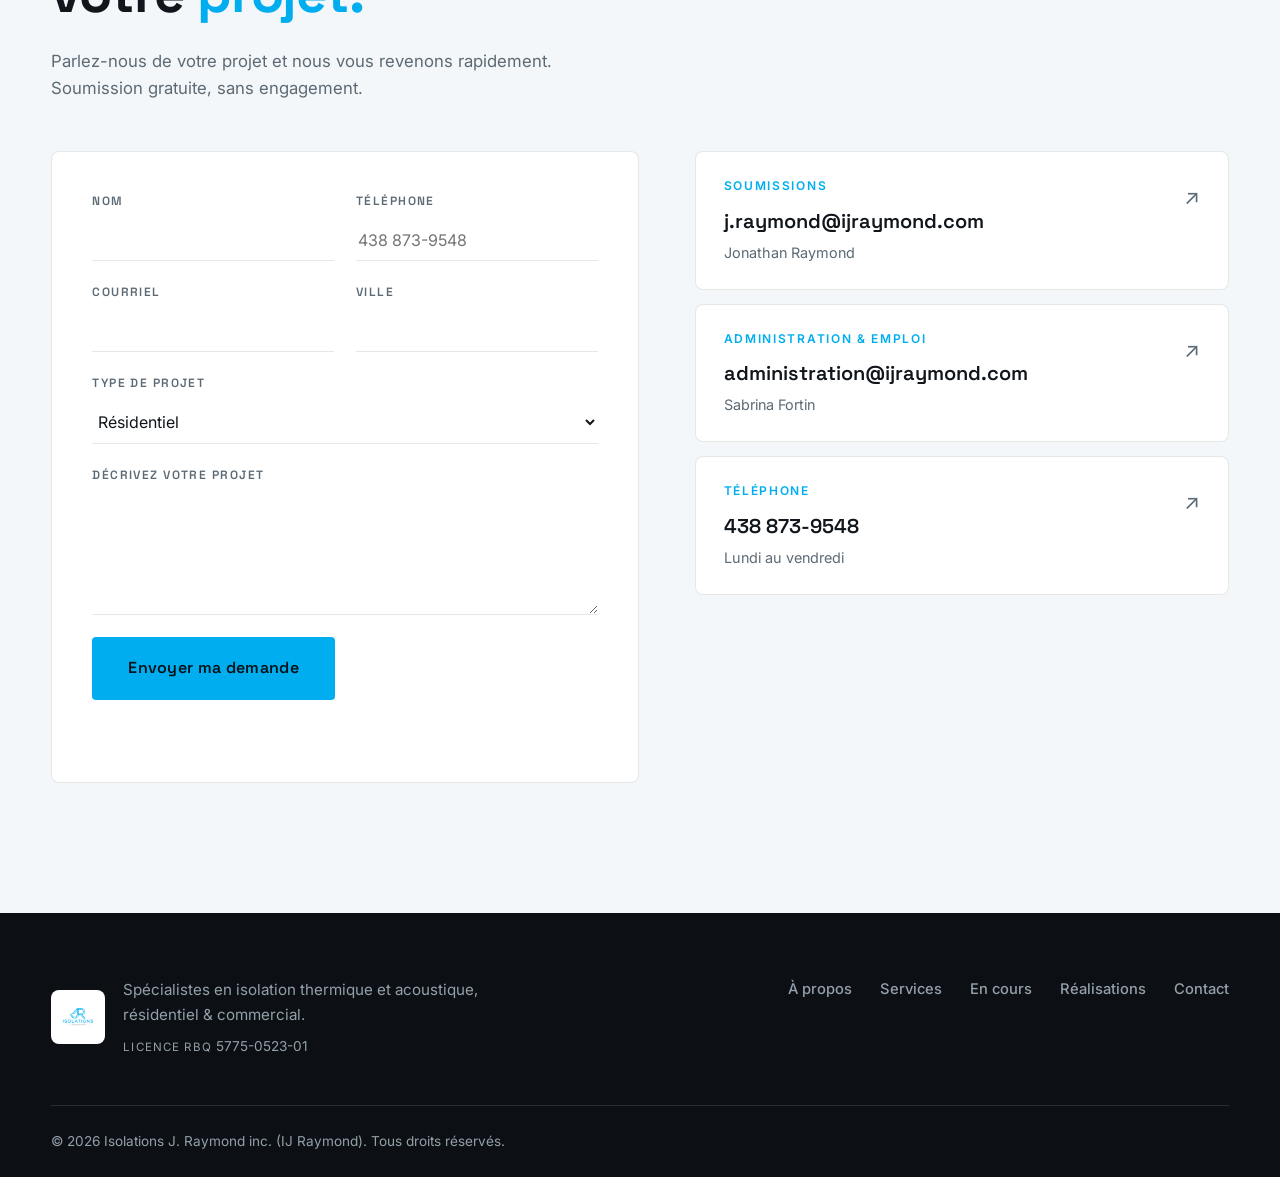
==== commit c57a0258: "Retour de Notre histoire et retrait de l'adresse du bureau Demandes du client: - La section Notre hi" ====
--- a/index.html
+++ b/index.html
@@ -48,10 +48,8 @@
       },
       "address": {
         "@type": "PostalAddress",
-        "streetAddress": "604 boul. Industriel",
         "addressLocality": "Saint-Eustache",
         "addressRegion": "QC",
-        "postalCode": "J7R 5V3",
         "addressCountry": "CA"
       },
       "telephone": "+1-438-873-9548",
@@ -453,11 +451,33 @@
         <button class="lightbox-nav lightbox-next" onclick="navigateGallery(1)" aria-label="Suivant">&#8250;</button>
     </div>
 
+    <!-- Notre histoire -->
+    <section class="section story" id="story">
+        <div class="container">
+            <div class="section-head reveal">
+                <span class="section-index">05</span>
+                <span class="section-tag" data-en="Our story" data-fr="Notre histoire">Notre histoire</span>
+            </div>
+            <div class="story-grid">
+                <div class="story-aside reveal">
+                    <span class="story-year">2019</span>
+                    <span class="story-founder">Jonathan Raymond</span>
+                    <span class="story-role" data-en="Carpenter-joiner by trade, founder" data-fr="Charpentier-menuisier de métier, fondateur">Charpentier-menuisier de métier, fondateur</span>
+                </div>
+                <div class="story-body">
+                    <h2 class="section-title reveal" data-en="A company built <em>on the job site.</em>" data-fr="Une entreprise bâtie <em>sur le terrain.</em>">Une entreprise bâtie <em>sur le terrain.</em></h2>
+                    <p class="reveal" data-en="Founded in 2019 by Jonathan Raymond, a carpenter-joiner by trade, the company started simply, with Jonathan alone on site. From the very beginning of his career, he knew he wanted to build his own company one day." data-fr="Fondée en 2019 par Jonathan Raymond, charpentier-menuisier de métier, l'entreprise a commencé simplement avec seulement Jonathan sur le terrain. Dès ses débuts de carrière, il savait qu'il souhaitait un jour bâtir sa propre entreprise.">Fondée en 2019 par Jonathan Raymond, charpentier-menuisier de métier, l'entreprise a commencé simplement avec seulement Jonathan sur le terrain. Dès ses débuts de carrière, il savait qu'il souhaitait un jour bâtir sa propre entreprise.</p>
+                    <p class="reveal" data-en="Project after project, the team grew and the service area expanded. Today Jonathan passes on to his team the same values that guided the company's early days: rigour, reliability and involvement." data-fr="Au fil des projets, l'équipe s'est agrandie et le territoire desservi s'est élargi. Aujourd'hui Jonathan transmet à son équipe les mêmes valeurs qui ont guidé les débuts de l'entreprise soit la rigueur, la fiabilité et l'implication.">Au fil des projets, l'équipe s'est agrandie et le territoire desservi s'est élargi. Aujourd'hui Jonathan transmet à son équipe les mêmes valeurs qui ont guidé les débuts de l'entreprise soit la rigueur, la fiabilité et l'implication.</p>
+                </div>
+            </div>
+        </div>
+    </section>
+
     <!-- Contact -->
     <section class="section contact" id="contact">
         <div class="container">
             <div class="section-head reveal">
-                <span class="section-index">05</span>
+                <span class="section-index">06</span>
                 <span class="section-tag" data-en="Contact" data-fr="Contact">Contact</span>
             </div>
             <h2 class="section-title reveal" data-en="Let's talk about<br>your <em>project.</em>" data-fr="Parlons de<br>votre <em>projet.</em>">Parlons de<br>votre <em>projet.</em></h2>
@@ -526,12 +546,6 @@
                     <span class="contact-note" data-en="Monday to Friday" data-fr="Lundi au vendredi">Lundi au vendredi</span>
                     <span class="contact-arrow">&#8599;</span>
                 </a>
-                <a href="https://maps.google.com/?q=604+boul.+Industriel,+Saint-Eustache,+QC+J7R+5V3" target="_blank" rel="noopener" class="contact-card reveal">
-                    <span class="contact-label" data-en="Office" data-fr="Bureau">Bureau</span>
-                    <span class="contact-value">604 boul. Industriel<br>Saint-Eustache, QC J7R 5V3</span>
-                    <span class="contact-note" data-en="Get directions" data-fr="Obtenir l'itinéraire">Obtenir l'itinéraire</span>
-                    <span class="contact-arrow">&#8599;</span>
-                </a>
                 </div>
             </div>
         </div>
--- a/styles.css
+++ b/styles.css
@@ -990,6 +990,58 @@
 .lightbox-prev { left: 16px; }
 .lightbox-next { right: 16px; }
 
+/* ===== Notre histoire ===== */
+.story {
+    border-top: 1px solid var(--line);
+}
+
+.story-grid {
+    display: grid;
+    grid-template-columns: 280px 1fr;
+    gap: 72px;
+    align-items: start;
+}
+
+.story-aside {
+    position: sticky;
+    top: 110px;
+    display: flex;
+    flex-direction: column;
+    padding-top: 18px;
+    border-top: 2px solid var(--accent);
+}
+
+.story-year {
+    font-family: var(--font-display);
+    font-size: clamp(3rem, 6vw, 4.5rem);
+    font-weight: 700;
+    line-height: 1;
+    letter-spacing: -0.03em;
+    color: var(--accent);
+}
+
+.story-founder {
+    font-family: var(--font-display);
+    font-weight: 600;
+    font-size: 1.05rem;
+    margin-top: 18px;
+}
+
+.story-role {
+    font-size: 0.85rem;
+    color: var(--muted);
+    margin-top: 4px;
+}
+
+.story-body .section-title { max-width: 18ch; }
+
+.story-body p {
+    color: var(--muted);
+    font-size: 1.05rem;
+    margin-bottom: 24px;
+    max-width: 62ch;
+}
+
 /* ===== Contact ===== */
 .contact {
     background: var(--bg-raise);
@@ -1253,12 +1305,22 @@
 
     .ongoing-grid { grid-template-columns: repeat(2, 1fr); }
 
+    .story-grid {
+        grid-template-columns: 1fr;
+        gap: 36px;
+    }
+
+    .story-aside { position: static; }
+
     .contact-layout {
         grid-template-columns: 1fr;
         gap: 40px;
     }
 
     .contact-layout .contact-grid { grid-template-columns: repeat(2, 1fr); }
+
+    /* Three cards on two columns would leave the last one stranded half width. */
+    .contact-layout .contact-card:last-child:nth-child(odd) { grid-column: 1 / -1; }
 }
 
 @media (max-width: 820px) {
